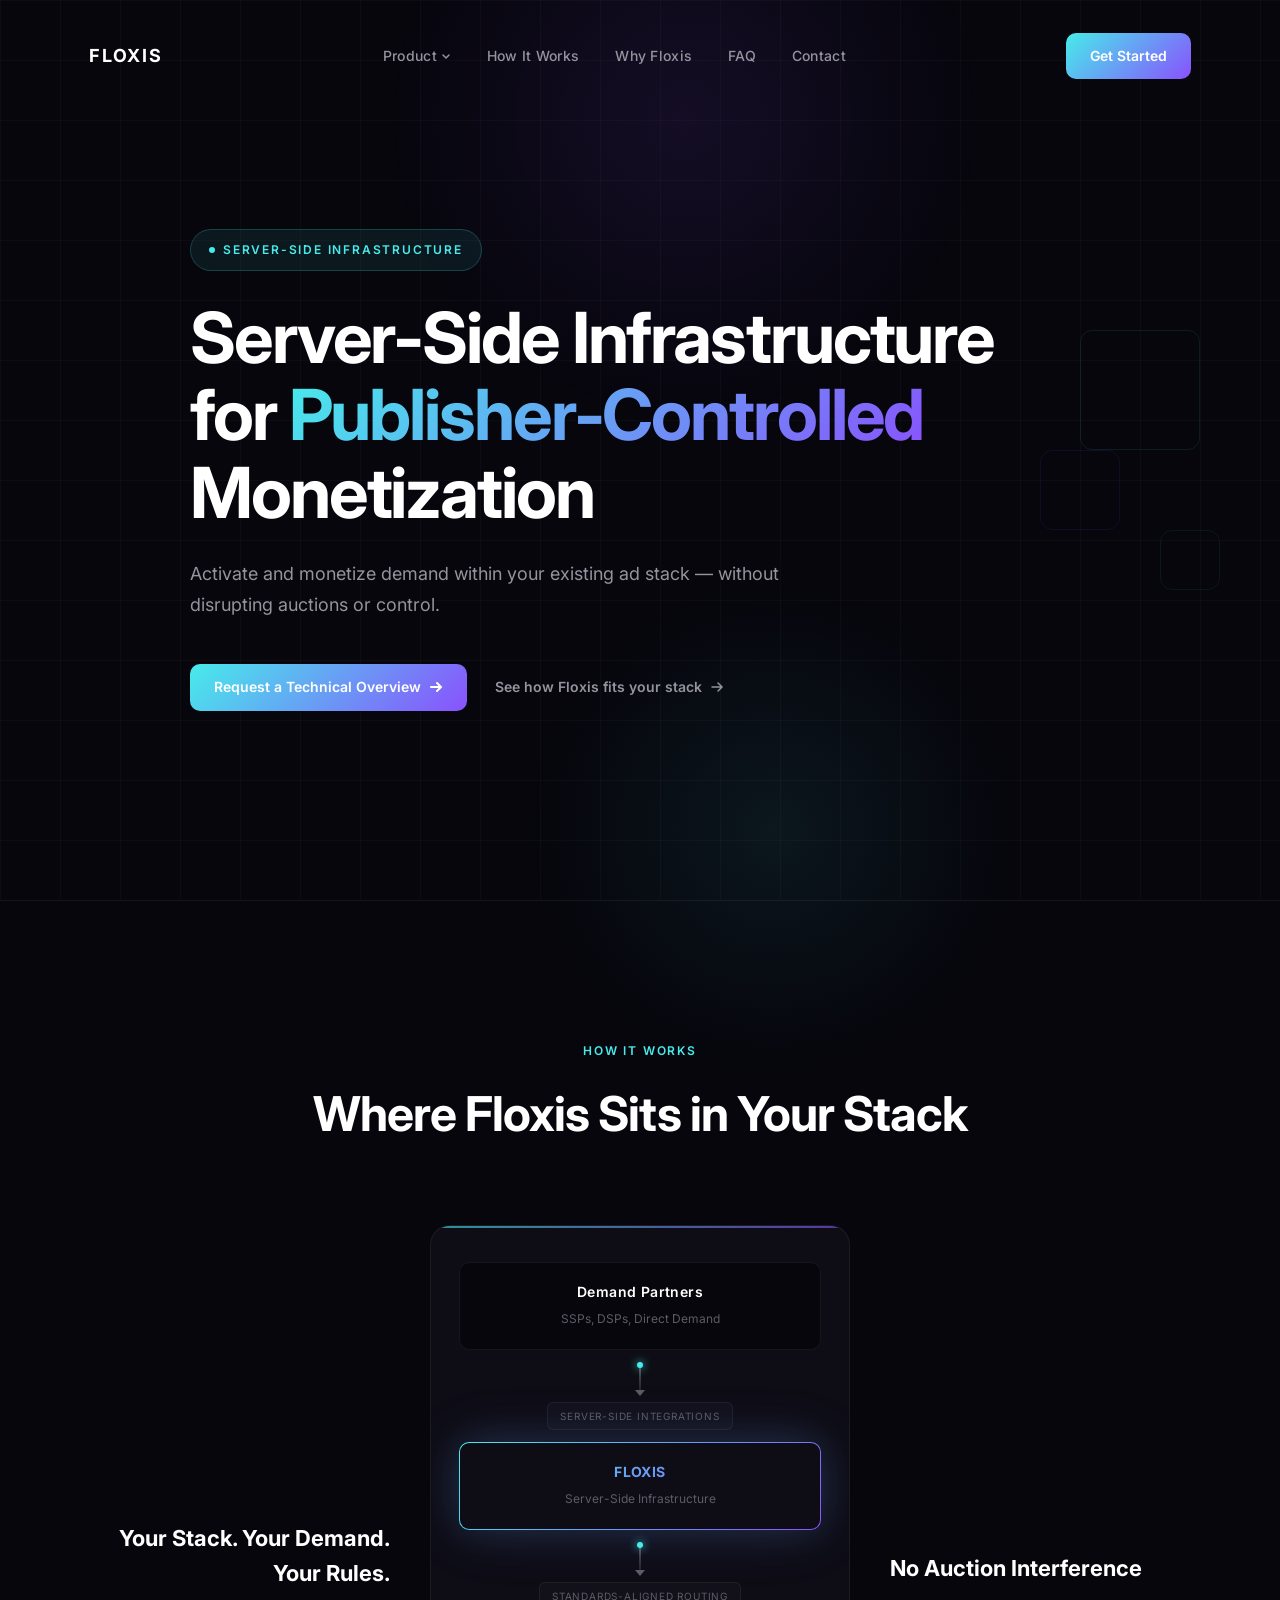
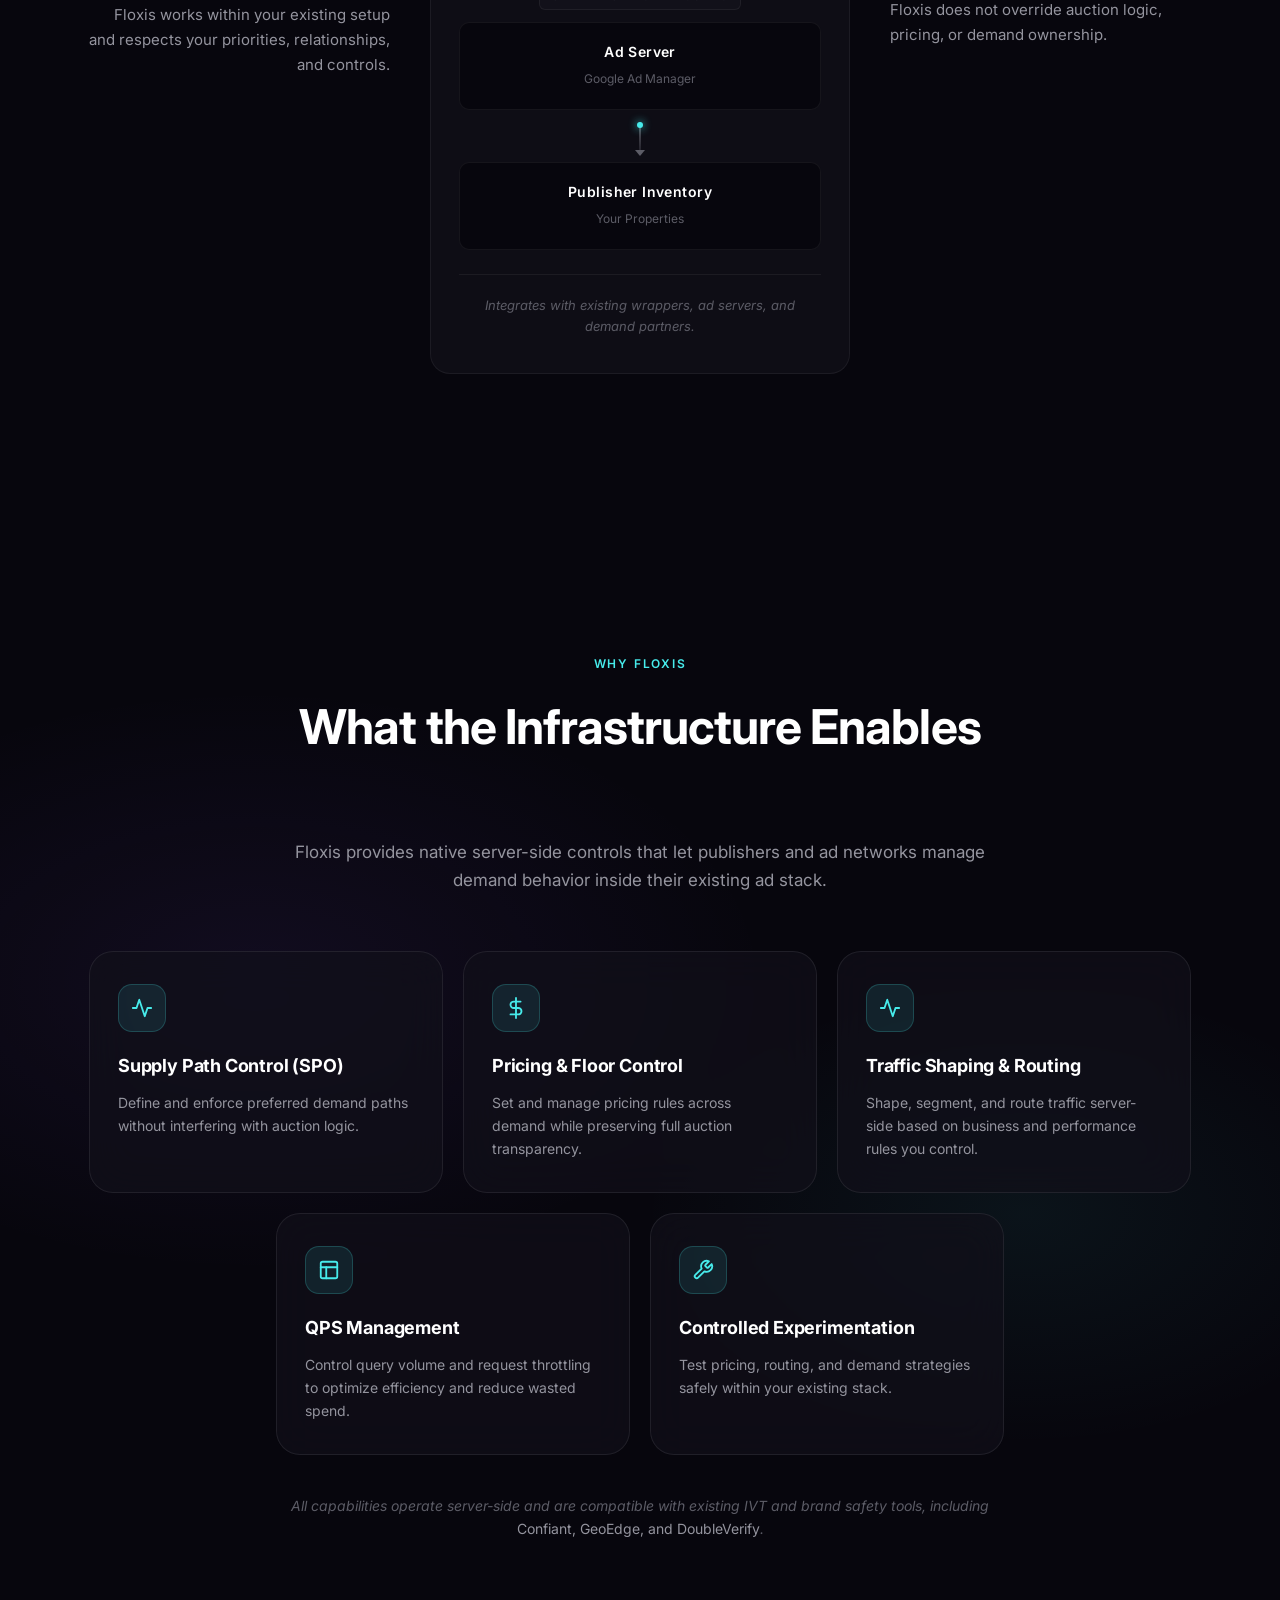
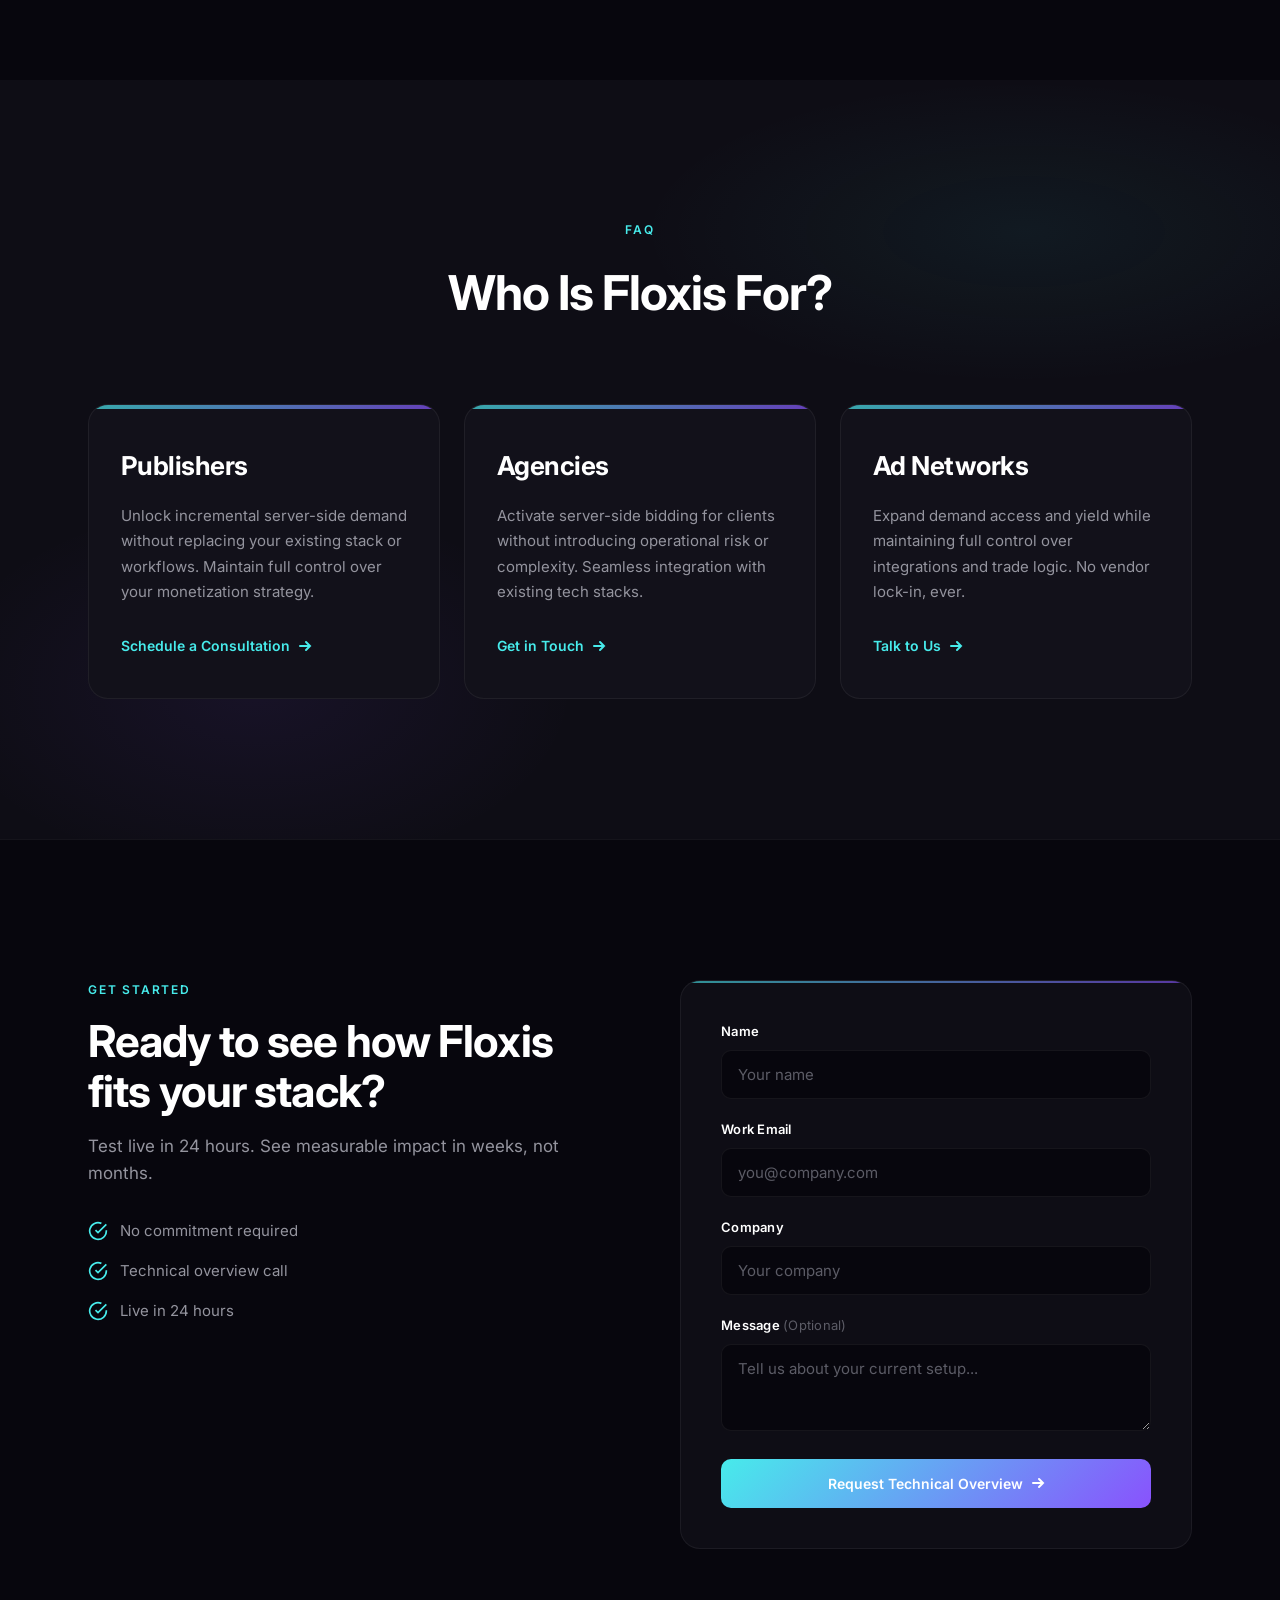
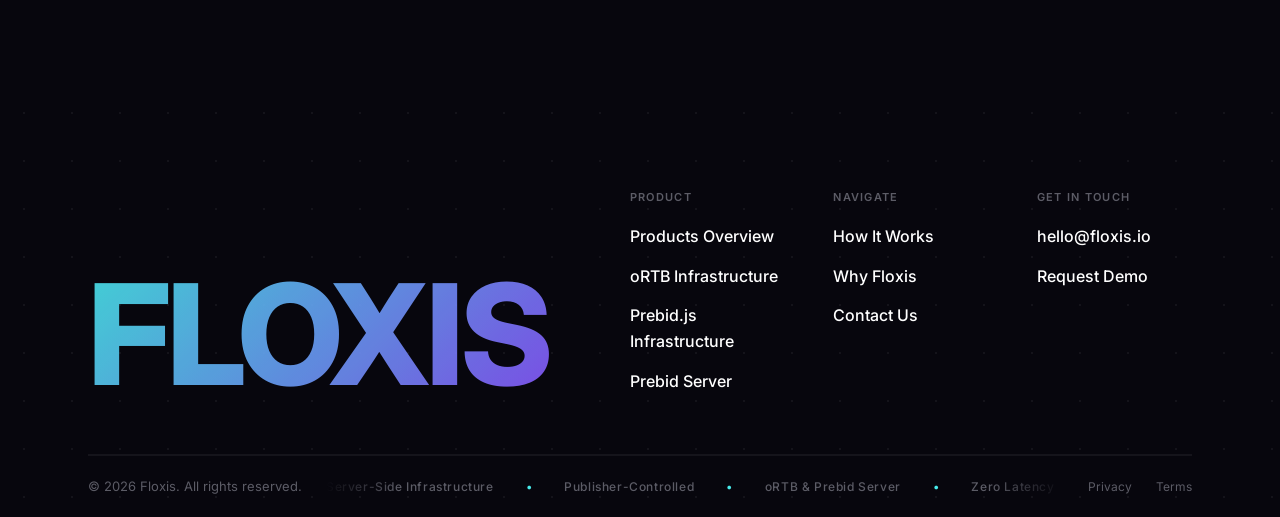
==== index.html @ 2d98938e "Add Product pages with dropdown nav and infrastructure detail pages Create products overview page an" ====
<!DOCTYPE html>
<html lang="en" data-theme="dark">
<head>
    <meta charset="UTF-8">
    <meta name="viewport" content="width=device-width, initial-scale=1.0">
    <title>Floxis — Server-Side Infrastructure for Publisher-Controlled Monetization</title>
    <link rel="preconnect" href="https://fonts.googleapis.com">
    <link rel="preconnect" href="https://fonts.gstatic.com" crossorigin>
    <link href="https://fonts.googleapis.com/css2?family=Inter:wght@400;500;600;700;800&display=swap" rel="stylesheet">
    <style>
        *, *::before, *::after {
            margin: 0;
            padding: 0;
            box-sizing: border-box;
        }

        :root {
            /* Brand Colors from Floxis Brand Guide */
            --cyan: #47EBEB;
            --cyan-light: #87FFFF;
            --cyan-dark: #00B8B9;
            --purple: #8952FD;
            --purple-light: #9F75F9;
            --purple-dark: #632CDA;

            /* Gradient */
            --gradient: linear-gradient(135deg, #47EBEB 0%, #8952FD 100%);
            --glow-cyan: rgba(71, 235, 235, 0.15);
            --glow-purple: rgba(137, 82, 253, 0.15);
        }

        /* Dark Theme (Default) */
        [data-theme="dark"] {
            --bg: #07060D;
            --bg-elevated: #0E0D15;
            --bg-card: #12111A;
            --text-primary: #FFFFFF;
            --text-secondary: #94949E;
            --text-dim: #5C5C66;
            --border: rgba(255, 255, 255, 0.06);
            --border-light: rgba(255, 255, 255, 0.12);
            --nav-bg: rgba(7, 6, 13, 0.92);
            --card-bg: #12111A;
            --input-bg: #07060D;
        }

        /* Light Theme (kept for future use - toggle removed, always dark) */
        [data-theme="light"] {
            --bg: #FFFFFF;
            --bg-elevated: #F8F7F4;
            --bg-card: #FFFFFF;
            --text-primary: #1A1A1A;
            --text-secondary: #666666;
            --text-dim: #999999;
            --border: rgba(0, 0, 0, 0.08);
            --border-light: rgba(0, 0, 0, 0.12);
            --nav-bg: rgba(255, 255, 255, 0.92);
            --card-bg: #FFFFFF;
            --input-bg: #F5F5F5;
            --glow-cyan: rgba(71, 235, 235, 0.25);
            --glow-purple: rgba(137, 82, 253, 0.2);
            --accent: #8952FD;
            --accent-light: #9F75F9;
            --gradient-text: linear-gradient(135deg, #632CDA 0%, #47EBEB 100%);
        }

        [data-theme="dark"] {
            --accent: #47EBEB;
            --accent-light: #87FFFF;
            --gradient-text: linear-gradient(135deg, #47EBEB 0%, #8952FD 100%);
        }

        html {
            scroll-behavior: smooth;
        }

        body {
            font-family: 'Inter', -apple-system, BlinkMacSystemFont, sans-serif;
            background: var(--bg);
            color: var(--text-primary);
            line-height: 1.6;
            -webkit-font-smoothing: antialiased;
            -moz-osx-font-smoothing: grayscale;
            overflow-x: hidden;
            transition: background 0.5s ease, color 0.5s ease;
        }

        ::selection {
            background: var(--accent);
            color: var(--bg);
        }

        /* Background Effects - Subtle grid for "axis" concept */
        .bg-grid {
            position: fixed;
            inset: 0;
            background-image:
                linear-gradient(var(--border) 1px, transparent 1px),
                linear-gradient(90deg, var(--border) 1px, transparent 1px);
            background-size: 60px 60px;
            pointer-events: none;
            z-index: 0;
            opacity: 0.5;
            transition: opacity 0.5s ease;
        }

        [data-theme="light"] .bg-grid {
            opacity: 0.3;
        }

        .bg-glow {
            position: fixed;
            top: -20%;
            left: 30%;
            width: 600px;
            height: 600px;
            background: radial-gradient(ellipse at center, var(--glow-purple) 0%, transparent 70%);
            pointer-events: none;
            z-index: 0;
            opacity: 0.7;
            transition: opacity 0.5s ease;
        }

        .bg-glow-cyan {
            position: fixed;
            bottom: -20%;
            right: 20%;
            width: 500px;
            height: 500px;
            background: radial-gradient(ellipse at center, var(--glow-cyan) 0%, transparent 70%);
            pointer-events: none;
            z-index: 0;
            opacity: 0.5;
            transition: opacity 0.5s ease;
        }

        [data-theme="light"] .bg-glow,
        [data-theme="light"] .bg-glow-cyan {
            opacity: 0.4;
        }

        .container {
            max-width: 1200px;
            margin: 0 auto;
            padding: 0 48px;
            position: relative;
            z-index: 1;
        }

        @media (max-width: 768px) {
            .container {
                padding: 0 24px;
            }
        }

        /* Navigation */
        nav {
            position: fixed;
            top: 0;
            left: 0;
            right: 0;
            z-index: 100;
            padding: 20px 0;
            transition: all 0.6s ease;
        }

        nav.scrolled {
            padding: 16px 0;
        }

        .nav-wrapper {
            max-width: 100%;
            margin: 0 auto;
            background: transparent;
            backdrop-filter: none;
            -webkit-backdrop-filter: none;
            border: 1px solid transparent;
            border-radius: 0;
            padding: 12px 0;
            transition: all 0.6s ease;
        }

        nav.scrolled .nav-wrapper {
            max-width: 1000px;
            background: var(--nav-bg);
            backdrop-filter: blur(16px);
            -webkit-backdrop-filter: blur(16px);
            border: 1px solid var(--border);
            border-radius: 12px;
            padding: 10px 24px;
        }

        /* Theme Toggle */
        .theme-toggle {
            width: 44px;
            height: 44px;
            border-radius: 10px;
            border: 1px solid var(--border);
            background: transparent;
            cursor: pointer;
            display: flex;
            align-items: center;
            justify-content: center;
            transition: all 0.3s ease;
            color: var(--text-secondary);
        }

        .theme-toggle:hover {
            border-color: var(--border-light);
            color: var(--text-primary);
            background: var(--bg-elevated);
        }

        .theme-toggle svg {
            width: 20px;
            height: 20px;
            transition: transform 0.3s ease;
        }

        .theme-toggle:hover svg {
            transform: rotate(15deg);
        }

        .theme-toggle .sun-icon {
            display: none;
        }

        .theme-toggle .moon-icon {
            display: block;
        }

        [data-theme="light"] .theme-toggle .sun-icon {
            display: block;
        }

        [data-theme="light"] .theme-toggle .moon-icon {
            display: none;
        }

        .nav-actions {
            display: flex;
            align-items: center;
            gap: 12px;
        }

        .nav-inner {
            display: flex;
            align-items: center;
            justify-content: space-between;
        }

        .nav-cta {
            transition: all 0.6s ease;
        }

        nav.scrolled .nav-cta {
            padding: 10px 18px;
            border-radius: 8px;
            font-size: 13px;
        }

        .logo {
            font-family: 'Inter', sans-serif;
            font-size: 18px;
            font-weight: 700;
            letter-spacing: 0.1em;
            color: var(--text-primary);
            text-decoration: none;
            transition: all 0.6s ease;
        }

        .logo:hover {
            color: var(--accent);
        }

        .nav-links {
            display: flex;
            align-items: center;
            gap: 36px;
            list-style: none;
            transition: gap 0.6s ease;
        }

        nav.scrolled .nav-links {
            gap: 28px;
        }

        .nav-links li {
            position: relative;
        }

        .nav-links a {
            font-size: 14px;
            font-weight: 500;
            color: var(--text-secondary);
            text-decoration: none;
            padding: 8px 0;
            display: inline-block;
            position: relative;
            transition: all 0.3s ease;
            letter-spacing: 0.02em;
        }

        nav.scrolled .nav-links a {
            color: var(--text-primary);
            font-weight: 500;
        }

        .nav-links a::after {
            content: '';
            position: absolute;
            bottom: 0;
            left: 0;
            right: 0;
            height: 2px;
            background: var(--gradient);
            transform: scaleX(0);
            transform-origin: right;
            transition: transform 0.4s cubic-bezier(0.19, 1, 0.22, 1);
        }

        .nav-links a:hover {
            color: var(--text-primary);
        }

        .nav-links a:hover::after {
            transform: scaleX(1);
            transform-origin: left;
        }

        /* Nav Dropdown */
        .nav-dropdown {
            position: relative;
        }

        .nav-dropdown > a {
            display: inline-flex;
            align-items: center;
            gap: 4px;
        }

        .nav-dropdown > a .dropdown-arrow {
            width: 10px;
            height: 10px;
            transition: transform 0.3s ease;
        }

        .nav-dropdown:hover > a .dropdown-arrow {
            transform: rotate(180deg);
        }

        .nav-dropdown-menu {
            position: absolute;
            top: calc(100% + 8px);
            left: 50%;
            transform: translateX(-50%);
            min-width: 240px;
            background: var(--bg-elevated);
            border: 1px solid var(--border);
            border-radius: 12px;
            padding: 8px;
            opacity: 0;
            visibility: hidden;
            transition: opacity 0.2s ease, visibility 0.2s ease, transform 0.2s ease;
            transform: translateX(-50%) translateY(4px);
            z-index: 200;
            backdrop-filter: blur(16px);
            -webkit-backdrop-filter: blur(16px);
        }

        [data-theme="light"] .nav-dropdown-menu {
            background: rgba(255, 255, 255, 0.95);
            box-shadow: 0 8px 32px rgba(0, 0, 0, 0.1);
        }

        .nav-dropdown:hover .nav-dropdown-menu {
            opacity: 1;
            visibility: visible;
            transform: translateX(-50%) translateY(0);
        }

        .nav-dropdown-menu a {
            display: block;
            padding: 10px 14px;
            font-size: 13px;
            font-weight: 500;
            color: var(--text-secondary);
            text-decoration: none;
            border-radius: 8px;
            transition: all 0.2s ease;
            white-space: nowrap;
        }

        .nav-dropdown-menu a::after {
            display: none;
        }

        .nav-dropdown-menu a:hover {
            color: var(--text-primary);
            background: rgba(71, 235, 235, 0.08);
        }

        [data-theme="light"] .nav-dropdown-menu a:hover {
            background: rgba(137, 82, 253, 0.08);
        }

        .btn {
            display: inline-flex;
            align-items: center;
            gap: 8px;
            font-family: 'Inter', sans-serif;
            font-size: 14px;
            font-weight: 600;
            text-decoration: none;
            transition: all 0.3s cubic-bezier(0.19, 1, 0.22, 1);
            cursor: pointer;
            border: none;
        }

        .btn-primary {
            background: var(--gradient);
            color: #FFFFFF;
            padding: 12px 24px;
            border-radius: 10px;
            position: relative;
            overflow: hidden;
            transition: all 0.4s cubic-bezier(0.19, 1, 0.22, 1);
        }

        [data-theme="light"] .btn-primary {
            background: linear-gradient(135deg, #8952FD 0%, #47EBEB 100%);
        }

        .btn-primary span {
            position: relative;
            z-index: 1;
            display: flex;
            align-items: center;
            gap: 8px;
        }

        .btn-primary:hover {
            transform: translateY(-2px);
            box-shadow: 0 8px 32px var(--glow-cyan), 0 4px 16px var(--glow-purple);
        }

        [data-theme="light"] .btn-primary:hover {
            background: linear-gradient(135deg, #632CDA 0%, #00B8B9 100%);
            box-shadow: 0 8px 32px var(--glow-purple), 0 4px 16px var(--glow-cyan);
        }

        .btn-ghost {
            color: var(--text-secondary);
            padding: 12px 0;
            position: relative;
        }

        .btn-ghost::after {
            content: '';
            position: absolute;
            bottom: 8px;
            left: 0;
            width: 0;
            height: 1px;
            background: var(--accent);
            transition: width 0.3s ease;
        }

        .btn-ghost:hover {
            color: var(--accent);
        }

        .btn-ghost:hover::after {
            width: 100%;
        }

        .btn-ghost svg {
            transition: transform 0.3s ease;
        }

        .btn-ghost:hover svg {
            transform: translateX(4px);
        }

        /* Hero */
        .hero {
            min-height: 100vh;
            display: flex;
            align-items: center;
            padding: 140px 0 100px;
            position: relative;
        }

        .hero-content {
            max-width: 900px;
        }

        .hero-label {
            display: inline-flex;
            align-items: center;
            gap: 8px;
            font-size: 12px;
            font-weight: 600;
            letter-spacing: 0.15em;
            text-transform: uppercase;
            color: var(--accent);
            margin-bottom: 28px;
            padding: 10px 18px;
            background: rgba(71, 235, 235, 0.08);
            border: 1px solid rgba(71, 235, 235, 0.2);
            border-radius: 100px;
            opacity: 0;
            animation: fadeUp 0.7s cubic-bezier(0.19, 1, 0.22, 1) forwards;
            transition: all 0.4s cubic-bezier(0.19, 1, 0.22, 1);
            cursor: default;
        }

        .hero-label:hover {
            background: rgba(71, 235, 235, 0.15);
            border-color: rgba(71, 235, 235, 0.4);
            transform: translateY(-2px);
            box-shadow: 0 8px 24px rgba(71, 235, 235, 0.2);
        }

        [data-theme="light"] .hero-label {
            background: rgba(137, 82, 253, 0.08);
            border-color: rgba(137, 82, 253, 0.2);
        }

        [data-theme="light"] .hero-label:hover {
            background: rgba(137, 82, 253, 0.15);
            border-color: rgba(137, 82, 253, 0.4);
            box-shadow: 0 8px 24px rgba(137, 82, 253, 0.2);
        }

        .hero-label::before {
            content: '';
            width: 6px;
            height: 6px;
            background: var(--accent);
            border-radius: 50%;
            animation: pulse 2s ease-in-out infinite;
        }

        @keyframes pulse {
            0%, 100% { opacity: 1; transform: scale(1); }
            50% { opacity: 0.5; transform: scale(1.2); }
        }

        .hero h1 {
            font-family: 'Inter', sans-serif;
            font-size: clamp(42px, 5.5vw, 72px);
            font-weight: 700;
            line-height: 1.1;
            letter-spacing: -0.03em;
            color: var(--text-primary);
            margin-bottom: 28px;
            opacity: 0;
            animation: fadeUp 0.7s cubic-bezier(0.19, 1, 0.22, 1) 0.1s forwards;
        }

        .hero h1 em {
            font-style: normal;
            background: var(--gradient-text);
            -webkit-background-clip: text;
            -webkit-text-fill-color: transparent;
            background-clip: text;
        }

        .hero-sub {
            font-size: 18px;
            line-height: 1.7;
            color: var(--text-secondary);
            max-width: 600px;
            margin-bottom: 44px;
            opacity: 0;
            animation: fadeUp 0.7s cubic-bezier(0.19, 1, 0.22, 1) 0.2s forwards;
        }

        .hero-ctas {
            display: flex;
            align-items: center;
            gap: 28px;
            flex-wrap: wrap;
            opacity: 0;
            animation: fadeUp 0.7s cubic-bezier(0.19, 1, 0.22, 1) 0.3s forwards;
        }

        @keyframes fadeUp {
            from {
                opacity: 0;
                transform: translateY(24px);
            }
            to {
                opacity: 1;
                transform: translateY(0);
            }
        }

        /* Floating elements */
        .hero-visual {
            position: absolute;
            right: 0;
            top: 50%;
            transform: translateY(-50%);
            width: 400px;
            height: 400px;
            pointer-events: none;
            opacity: 0.5;
        }

        .floating-shape {
            position: absolute;
            border: 1px solid var(--border);
            border-radius: 12px;
            animation: float 6s ease-in-out infinite;
        }

        .floating-shape:nth-child(1) {
            width: 120px;
            height: 120px;
            top: 20%;
            right: 20%;
            animation-delay: 0s;
            border-color: rgba(71, 235, 235, 0.2);
        }

        .floating-shape:nth-child(2) {
            width: 80px;
            height: 80px;
            top: 50%;
            right: 40%;
            animation-delay: -2s;
            border-color: rgba(137, 82, 253, 0.2);
        }

        .floating-shape:nth-child(3) {
            width: 60px;
            height: 60px;
            top: 70%;
            right: 15%;
            animation-delay: -4s;
            border-color: rgba(71, 235, 235, 0.15);
        }

        @keyframes float {
            0%, 100% { transform: translateY(0) rotate(0deg); }
            50% { transform: translateY(-20px) rotate(5deg); }
        }

        /* Stack Section */
        .stack-section {
            padding: 140px 0;
            border-top: 1px solid var(--border);
            position: relative;
            transition: border-color 0.5s ease;
        }

        .section-header {
            text-align: center;
            margin-bottom: 72px;
        }

        .section-label {
            font-size: 12px;
            font-weight: 600;
            letter-spacing: 0.15em;
            text-transform: uppercase;
            color: var(--accent);
            margin-bottom: 16px;
            transition: color 0.5s ease;
        }

        .section-title {
            font-family: 'Inter', sans-serif;
            font-size: clamp(32px, 4vw, 48px);
            font-weight: 700;
            color: var(--text-primary);
            letter-spacing: -0.02em;
        }

        .stack-layout {
            display: grid;
            grid-template-columns: 1fr 420px 1fr;
            gap: 40px;
            align-items: center;
        }

        @media (max-width: 1024px) {
            .stack-layout {
                grid-template-columns: 1fr;
                gap: 24px;
            }
        }

        .stack-callout {
            padding: 28px 0;
        }

        .stack-callout.left {
            text-align: right;
        }

        @media (max-width: 1024px) {
            .stack-callout,
            .stack-callout.left {
                text-align: center;
                background: var(--bg-card);
                padding: 28px;
                border-radius: 16px;
                border: 1px solid var(--border);
            }
        }

        .stack-callout h4 {
            font-family: 'Inter', sans-serif;
            font-size: 22px;
            font-weight: 700;
            color: var(--text-primary);
            margin-bottom: 12px;
        }

        .stack-callout p {
            font-size: 15px;
            color: var(--text-secondary);
            line-height: 1.65;
        }

        /* Stack Diagram */
        .stack-diagram {
            background: var(--bg-elevated);
            border: 1px solid var(--border);
            border-radius: 20px;
            padding: 36px 28px;
            position: relative;
            overflow: hidden;
        }

        .stack-diagram::before {
            content: '';
            position: absolute;
            top: 0;
            left: 0;
            right: 0;
            height: 2px;
            background: var(--gradient);
            opacity: 0.6;
        }

        .stack-layer {
            text-align: center;
            padding: 18px 20px;
            border-radius: 10px;
            border: 1px solid var(--border);
            background: var(--bg);
            transition: all 0.4s cubic-bezier(0.19, 1, 0.22, 1);
            position: relative;
            opacity: 0;
            transform: translateY(20px);
        }

        .stack-diagram.animated .stack-layer {
            animation: stackReveal 0.6s ease forwards;
        }

        .stack-diagram.animated .stack-layer:nth-child(1) { animation-delay: 0.1s; }
        .stack-diagram.animated .stack-connector:nth-child(2) { animation-delay: 0.2s; }
        .stack-diagram.animated .stack-layer:nth-child(3) { animation-delay: 0.3s; }
        .stack-diagram.animated .stack-connector:nth-child(4) { animation-delay: 0.4s; }
        .stack-diagram.animated .stack-layer:nth-child(5) { animation-delay: 0.5s; }
        .stack-diagram.animated .stack-connector:nth-child(6) { animation-delay: 0.6s; }
        .stack-diagram.animated .stack-layer:nth-child(7) { animation-delay: 0.7s; }
        .stack-diagram.animated .stack-footer { animation-delay: 0.8s; }

        .stack-connector {
            opacity: 0;
            transform: translateY(10px);
        }

        .stack-diagram.animated .stack-connector {
            animation: stackReveal 0.5s ease forwards;
        }

        .stack-footer {
            opacity: 0;
        }

        .stack-diagram.animated .stack-footer {
            animation: stackReveal 0.5s ease forwards;
        }

        @keyframes stackReveal {
            to {
                opacity: 1;
                transform: translateY(0);
            }
        }

        .stack-layer:hover {
            border-color: var(--border-light);
            transform: scale(1.02);
        }

        .stack-layer.floxis {
            border: 1.5px solid transparent;
            background: linear-gradient(var(--bg-elevated), var(--bg-elevated)) padding-box,
                        var(--gradient) border-box;
            box-shadow: 0 0 40px var(--glow-cyan), 0 0 60px var(--glow-purple);
        }

        .stack-diagram.animated .stack-layer.floxis {
            animation: stackReveal 0.6s ease forwards, floxisPulse 3s ease-in-out 1s infinite;
        }

        .stack-layer.floxis:hover {
            box-shadow: 0 0 60px var(--glow-cyan), 0 0 100px var(--glow-purple);
        }

        @keyframes floxisPulse {
            0%, 100% {
                box-shadow: 0 0 30px var(--glow-cyan), 0 0 50px var(--glow-purple);
            }
            50% {
                box-shadow: 0 0 50px var(--glow-cyan), 0 0 80px var(--glow-purple);
            }
        }

        .stack-layer h5 {
            font-family: 'Inter', sans-serif;
            font-size: 14px;
            font-weight: 600;
            color: var(--text-primary);
            margin-bottom: 2px;
            letter-spacing: 0.03em;
        }

        .stack-layer.floxis h5 {
            background: var(--gradient);
            -webkit-background-clip: text;
            -webkit-text-fill-color: transparent;
            background-clip: text;
            font-weight: 700;
        }

        .stack-layer span {
            font-size: 12px;
            color: var(--text-dim);
        }

        .stack-connector {
            display: flex;
            flex-direction: column;
            align-items: center;
            padding: 12px 0;
            position: relative;
        }

        .stack-connector-line {
            width: 2px;
            height: 28px;
            background: linear-gradient(to bottom, var(--text-dim), rgba(92, 92, 102, 0.3));
            position: relative;
            overflow: visible;
        }

        .stack-connector-line::before {
            content: '';
            position: absolute;
            top: 0;
            left: 50%;
            transform: translateX(-50%);
            width: 6px;
            height: 6px;
            background: var(--accent);
            border-radius: 50%;
            animation: flowDown 2s ease-in-out infinite;
            box-shadow: 0 0 8px var(--accent);
            transition: background 0.5s ease, box-shadow 0.5s ease;
        }

        .stack-connector:nth-child(2) .stack-connector-line::before {
            animation-delay: 0s;
        }

        .stack-connector:nth-child(4) .stack-connector-line::before {
            animation-delay: 0.5s;
        }

        .stack-connector:nth-child(6) .stack-connector-line::before {
            animation-delay: 1s;
        }

        @keyframes flowDown {
            0% {
                top: -4px;
                opacity: 0;
            }
            20% {
                opacity: 1;
            }
            80% {
                opacity: 1;
            }
            100% {
                top: calc(100% - 4px);
                opacity: 0;
            }
        }

        .stack-connector-line::after {
            content: '';
            position: absolute;
            bottom: -6px;
            left: 50%;
            transform: translateX(-50%);
            width: 0;
            height: 0;
            border-left: 5px solid transparent;
            border-right: 5px solid transparent;
            border-top: 6px solid var(--text-dim);
        }

        .stack-connector-label {
            font-size: 10px;
            letter-spacing: 0.08em;
            text-transform: uppercase;
            color: var(--text-dim);
            margin-top: 12px;
            background: var(--bg-card);
            padding: 5px 12px;
            border-radius: 6px;
            border: 1px solid var(--border);
        }

        .stack-footer {
            text-align: center;
            margin-top: 24px;
            padding-top: 20px;
            border-top: 1px solid var(--border);
        }

        .stack-footer p {
            font-size: 13px;
            color: var(--text-dim);
            font-style: italic;
        }

        /* Capabilities Section */
        .capabilities-section {
            padding: 140px 0;
            background: var(--bg);
            position: relative;
            overflow: hidden;
            transition: background 0.5s ease;
        }

        .capabilities-section::before {
            content: '';
            position: absolute;
            inset: 0;
            background:
                radial-gradient(ellipse 80% 50% at 20% 40%, rgba(137, 82, 253, 0.08) 0%, transparent 50%),
                radial-gradient(ellipse 60% 40% at 80% 60%, rgba(71, 235, 235, 0.06) 0%, transparent 50%);
            pointer-events: none;
        }

        [data-theme="light"] .capabilities-section::before {
            background:
                radial-gradient(ellipse 80% 50% at 20% 40%, rgba(137, 82, 253, 0.12) 0%, transparent 50%),
                radial-gradient(ellipse 60% 40% at 80% 60%, rgba(71, 235, 235, 0.1) 0%, transparent 50%);
        }

        .capabilities-intro {
            max-width: 700px;
            margin: 0 auto 56px;
            text-align: center;
        }

        .capabilities-intro p {
            font-size: 17px;
            color: var(--text-secondary);
            line-height: 1.7;
        }

        .capabilities-grid {
            display: flex;
            flex-wrap: wrap;
            justify-content: center;
            gap: 20px;
            position: relative;
            z-index: 1;
        }

        .capability-card {
            flex: 0 1 calc(33.333% - 14px);
            max-width: calc(33.333% - 14px);
        }

        @media (max-width: 1024px) {
            .capability-card {
                flex: 0 1 calc(50% - 10px);
                max-width: calc(50% - 10px);
            }
        }

        @media (max-width: 640px) {
            .capability-card {
                flex: 0 1 100%;
                max-width: 100%;
            }
        }

        .capability-card {
            position: relative;
            padding: 32px 28px;
            background: rgba(18, 17, 26, 0.7);
            border: 1px solid rgba(255, 255, 255, 0.08);
            border-radius: 24px;
            backdrop-filter: blur(20px);
            -webkit-backdrop-filter: blur(20px);
            overflow: hidden;
            transition: all 0.4s cubic-bezier(0.19, 1, 0.22, 1);
            display: flex;
            flex-direction: column;
            min-height: 200px;
            box-sizing: border-box;
        }

        [data-theme="light"] .capability-card {
            background: rgba(255, 255, 255, 0.85);
            border: 1px solid rgba(0, 0, 0, 0.08);
            box-shadow: 0 4px 24px rgba(0, 0, 0, 0.06);
        }

        .capability-card:hover {
            transform: translateY(-4px);
            border-color: rgba(71, 235, 235, 0.3);
            box-shadow: 0 16px 48px rgba(71, 235, 235, 0.12), 0 8px 24px rgba(137, 82, 253, 0.08);
        }

        [data-theme="light"] .capability-card:hover {
            border-color: rgba(137, 82, 253, 0.25);
            box-shadow: 0 16px 48px rgba(137, 82, 253, 0.1);
        }

        .capability-card-header {
            display: flex;
            justify-content: space-between;
            align-items: flex-start;
            margin-bottom: 20px;
        }

        .capability-icon {
            width: 48px;
            height: 48px;
            border-radius: 14px;
            background: rgba(71, 235, 235, 0.1);
            border: 1px solid rgba(71, 235, 235, 0.2);
            display: flex;
            align-items: center;
            justify-content: center;
            color: var(--cyan);
            transition: all 0.3s ease;
        }

        [data-theme="light"] .capability-icon {
            background: rgba(137, 82, 253, 0.08);
            border-color: rgba(137, 82, 253, 0.2);
            color: var(--purple);
        }

        .capability-card:hover .capability-icon {
            background: rgba(71, 235, 235, 0.15);
            border-color: rgba(71, 235, 235, 0.35);
            transform: scale(1.05);
        }

        [data-theme="light"] .capability-card:hover .capability-icon {
            background: rgba(137, 82, 253, 0.12);
            border-color: rgba(137, 82, 253, 0.35);
        }

        .capability-icon svg {
            width: 22px;
            height: 22px;
        }

        .capability-content {
            flex: 1;
            display: flex;
            flex-direction: column;
        }

        .capability-card h4 {
            font-family: 'Inter', sans-serif;
            font-size: 18px;
            font-weight: 700;
            color: var(--text-primary);
            margin-bottom: 10px;
            letter-spacing: -0.01em;
        }

        .capability-card p {
            font-size: 14px;
            color: var(--text-secondary);
            line-height: 1.65;
            flex: 1;
        }

        .capabilities-footer {
            margin-top: 40px;
            text-align: center;
        }

        .capabilities-footer p {
            font-size: 14px;
            color: var(--text-dim);
            font-style: italic;
            max-width: 700px;
            margin: 0 auto;
        }

        .capabilities-footer span {
            color: var(--text-secondary);
            font-style: normal;
        }

        /* CTA Section */
        .cta-section {
            padding: 140px 0;
            border-top: 1px solid var(--border);
            position: relative;
            transition: border-color 0.5s ease;
        }

        .cta-content-wrapper {
            display: grid;
            grid-template-columns: 1fr 1fr;
            gap: 80px;
            align-items: start;
        }

        @media (max-width: 900px) {
            .cta-content-wrapper {
                grid-template-columns: 1fr;
                gap: 48px;
            }
        }

        .cta-text h3 {
            font-family: 'Inter', sans-serif;
            font-size: clamp(32px, 4vw, 44px);
            font-weight: 700;
            color: var(--text-primary);
            margin-bottom: 16px;
            letter-spacing: -0.02em;
            line-height: 1.15;
        }

        .cta-description {
            font-size: 17px;
            color: var(--text-secondary);
            margin-bottom: 32px;
            line-height: 1.6;
        }

        .cta-features {
            display: flex;
            flex-direction: column;
            gap: 16px;
        }

        .cta-feature {
            display: flex;
            align-items: center;
            gap: 12px;
            font-size: 15px;
            color: var(--text-secondary);
        }

        .cta-feature svg {
            flex-shrink: 0;
            color: var(--accent);
            transition: color 0.5s ease;
        }

        /* Contact Form */
        .contact-form-wrapper {
            background: var(--bg-elevated);
            border: 1px solid var(--border);
            border-radius: 20px;
            padding: 40px;
            position: relative;
            overflow: hidden;
            transition: background 0.5s ease, border-color 0.5s ease;
        }

        [data-theme="light"] .contact-form-wrapper {
            box-shadow: 0 4px 24px rgba(0, 0, 0, 0.08);
        }

        .contact-form-wrapper::before {
            content: '';
            position: absolute;
            top: 0;
            left: 0;
            right: 0;
            height: 2px;
            background: var(--gradient);
            opacity: 0.6;
        }

        .contact-form {
            display: flex;
            flex-direction: column;
            gap: 20px;
        }

        .form-group {
            display: flex;
            flex-direction: column;
            gap: 8px;
        }

        .form-group label {
            font-size: 13px;
            font-weight: 600;
            color: var(--text-primary);
            letter-spacing: 0.02em;
        }

        .form-group label .optional {
            font-weight: 400;
            color: var(--text-dim);
        }

        .form-group input,
        .form-group textarea {
            background: var(--input-bg);
            border: 1px solid var(--border);
            border-radius: 10px;
            padding: 14px 16px;
            font-family: 'Inter', sans-serif;
            font-size: 15px;
            color: var(--text-primary);
            transition: all 0.3s ease;
            outline: none;
        }

        .form-group input::placeholder,
        .form-group textarea::placeholder {
            color: var(--text-dim);
        }

        .form-group input:focus,
        .form-group textarea:focus {
            border-color: var(--accent);
            box-shadow: 0 0 0 3px var(--glow-purple);
        }

        .form-group textarea {
            resize: vertical;
            min-height: 80px;
        }

        .btn-submit {
            width: 100%;
            justify-content: center;
            margin-top: 8px;
            padding: 16px 24px;
        }

        /* Who It's For Section */
        .audience-section {
            padding: 140px 0;
            background: var(--bg-elevated);
            position: relative;
            overflow: hidden;
            transition: background 0.5s ease;
        }

        [data-theme="light"] .audience-section {
            background: #F8F7F4;
        }

        .audience-section::before {
            content: '';
            position: absolute;
            inset: 0;
            background:
                radial-gradient(ellipse 60% 40% at 80% 20%, rgba(71, 235, 235, 0.06) 0%, transparent 50%),
                radial-gradient(ellipse 50% 50% at 20% 80%, rgba(137, 82, 253, 0.08) 0%, transparent 50%);
            pointer-events: none;
        }

        .audience-grid {
            display: grid;
            grid-template-columns: repeat(3, 1fr);
            gap: 24px;
            position: relative;
            z-index: 1;
        }

        @media (max-width: 900px) {
            .audience-grid {
                grid-template-columns: 1fr;
                gap: 20px;
            }
        }

        .audience-card {
            background: var(--bg-card);
            border: 1px solid var(--border);
            border-radius: 20px;
            padding: 40px 32px;
            position: relative;
            overflow: hidden;
            transition: all 0.5s cubic-bezier(0.19, 1, 0.22, 1);
        }

        [data-theme="light"] .audience-card {
            background: #FFFFFF;
            border-color: rgba(0, 0, 0, 0.08);
            box-shadow: 0 2px 12px rgba(0, 0, 0, 0.04);
        }

        /* Gradient top border */
        .audience-card::before {
            content: '';
            position: absolute;
            top: 0;
            left: 0;
            right: 0;
            height: 4px;
            background: var(--gradient);
            opacity: 0.7;
            transition: opacity 0.4s ease;
        }

        .audience-card:hover {
            transform: translateY(-4px);
            border-color: rgba(137, 82, 253, 0.2);
            box-shadow: 0 16px 48px rgba(137, 82, 253, 0.12);
        }

        [data-theme="light"] .audience-card:hover {
            box-shadow: 0 16px 48px rgba(137, 82, 253, 0.1);
        }

        .audience-card:hover::before {
            opacity: 1;
        }

        .audience-card h4 {
            font-family: 'Inter', sans-serif;
            font-size: 26px;
            font-weight: 700;
            color: var(--text-primary);
            margin-bottom: 16px;
            letter-spacing: -0.02em;
        }

        .audience-card p {
            font-size: 15px;
            color: var(--text-secondary);
            line-height: 1.7;
            margin-bottom: 28px;
        }

        .audience-card .btn-ghost {
            font-size: 14px;
            font-weight: 600;
            color: var(--accent);
            padding: 0;
        }

        .audience-card .btn-ghost:hover {
            color: var(--accent);
        }

        /* Footer */
        footer {
            padding: 100px 0 0 0;
            background: var(--bg);
            position: relative;
            overflow: hidden;
            transition: background 0.5s ease;
        }

        /* Subtle cross/plus pattern background */
        footer::before {
            content: '';
            position: absolute;
            inset: 0;
            background-image:
                radial-gradient(circle at center, var(--text-dim) 1px, transparent 1px);
            background-size: 48px 48px;
            opacity: 0.15;
            pointer-events: none;
        }

        [data-theme="light"] footer::before {
            opacity: 0.25;
        }

        .footer-content {
            position: relative;
            z-index: 1;
        }

        .footer-main {
            display: grid;
            grid-template-columns: 1fr auto;
            gap: 80px;
            align-items: end;
            padding-bottom: 60px;
            border-bottom: 1px solid var(--border);
        }

        @media (max-width: 900px) {
            .footer-main {
                grid-template-columns: 1fr;
                gap: 48px;
            }
        }

        .footer-grid {
            display: grid;
            grid-template-columns: repeat(3, 1fr);
            gap: 48px;
        }

        @media (max-width: 768px) {
            .footer-grid {
                grid-template-columns: 1fr;
                gap: 36px;
            }
        }

        .footer-col {
            display: flex;
            flex-direction: column;
            gap: 14px;
        }

        .footer-col-label {
            font-size: 11px;
            font-weight: 600;
            letter-spacing: 0.12em;
            text-transform: uppercase;
            color: var(--text-dim);
            margin-bottom: 4px;
        }

        .footer-col a {
            font-size: 16px;
            font-weight: 500;
            color: var(--text-primary);
            text-decoration: none;
            transition: all 0.3s ease;
            position: relative;
            width: fit-content;
        }

        .footer-col a::after {
            content: '';
            position: absolute;
            bottom: -2px;
            left: 0;
            width: 0;
            height: 1px;
            background: var(--accent);
            transition: width 0.3s ease;
        }

        .footer-col a:hover {
            color: var(--accent);
        }

        .footer-col a:hover::after {
            width: 100%;
        }

        /* Large logo section */
        .footer-brand {
            position: relative;
        }

        .footer-logo-large {
            font-family: 'Inter', sans-serif;
            font-size: clamp(64px, 12vw, 140px);
            font-weight: 800;
            letter-spacing: -0.03em;
            line-height: 0.85;
            background: var(--gradient);
            -webkit-background-clip: text;
            -webkit-text-fill-color: transparent;
            background-clip: text;
            opacity: 0.9;
            user-select: none;
        }

        @media (max-width: 900px) {
            .footer-brand {
                order: -1;
            }
        }

        /* Bottom bar with ticker */
        .footer-bottom {
            border-top: 1px solid var(--border);
            padding: 20px 0;
            display: flex;
            align-items: center;
            justify-content: space-between;
            gap: 24px;
        }

        @media (max-width: 768px) {
            .footer-bottom {
                flex-direction: column;
                text-align: center;
            }
        }

        .footer-copy {
            font-size: 13px;
            color: var(--text-dim);
        }

        .footer-ticker {
            flex: 1;
            overflow: hidden;
            mask-image: linear-gradient(90deg, transparent, black 10%, black 90%, transparent);
            -webkit-mask-image: linear-gradient(90deg, transparent, black 10%, black 90%, transparent);
        }

        .footer-ticker-inner {
            display: flex;
            gap: 32px;
            animation: ticker 30s linear infinite;
            white-space: nowrap;
        }

        .footer-ticker-inner span {
            font-size: 12px;
            font-weight: 500;
            letter-spacing: 0.05em;
            color: var(--text-dim);
            display: flex;
            align-items: center;
            gap: 32px;
        }

        .footer-ticker-inner span::after {
            content: '•';
            color: var(--accent);
        }

        @keyframes ticker {
            0% { transform: translateX(0); }
            100% { transform: translateX(-50%); }
        }

        .footer-legal {
            display: flex;
            gap: 24px;
        }

        .footer-legal a {
            font-size: 12px;
            color: var(--text-dim);
            text-decoration: none;
            transition: color 0.3s ease;
        }

        .footer-legal a:hover {
            color: var(--text-primary);
        }

        /* Mobile nav */
        @media (max-width: 768px) {
            .nav-links {
                display: none;
            }

            .hero-ctas {
                flex-direction: column;
                align-items: flex-start;
                gap: 16px;
            }

            .hero-visual {
                display: none;
            }

            .footer-links {
                flex-wrap: wrap;
                justify-content: center;
                gap: 20px;
            }

            .contact-form-wrapper {
                padding: 28px 24px;
            }
        }

        /* Scroll animations */
        .fade-in {
            opacity: 0;
            transform: translateY(32px);
            transition: opacity 0.7s cubic-bezier(0.19, 1, 0.22, 1),
                        transform 0.7s cubic-bezier(0.19, 1, 0.22, 1);
        }

        .fade-in.visible {
            opacity: 1;
            transform: translateY(0);
        }

        .fade-in:nth-child(1) { transition-delay: 0s; }
        .fade-in:nth-child(2) { transition-delay: 0.1s; }
        .fade-in:nth-child(3) { transition-delay: 0.2s; }
    </style>
</head>
<body>
    <div class="bg-grid"></div>
    <div class="bg-glow"></div>
    <div class="bg-glow-cyan"></div>

    <!-- Navigation -->
    <nav id="nav">
        <div class="container">
            <div class="nav-wrapper">
                <div class="nav-inner">
                    <a href="#" class="logo">FLOXIS</a>
                    <ul class="nav-links">
                        <li class="nav-dropdown">
                            <a href="products.html">Product <svg class="dropdown-arrow" viewBox="0 0 10 10" fill="none" stroke="currentColor" stroke-width="1.5" stroke-linecap="round"><path d="M2 4l3 3 3-3"/></svg></a>
                            <div class="nav-dropdown-menu">
                                <a href="products.html">Products Overview</a>
                                <a href="product-ortb.html">oRTB Infrastructure</a>
                                <a href="product-prebidjs.html">Prebid.js Infrastructure</a>
                                <a href="product-prebid-server.html">Prebid Server Infrastructure</a>
                            </div>
                        </li>
                        <li><a href="#stack">How It Works</a></li>
                        <li><a href="#values">Why Floxis</a></li>
                        <li><a href="#faq">FAQ</a></li>
                        <li><a href="#cta">Contact</a></li>
                    </ul>
                    <div class="nav-actions">
                        <a href="#cta" class="btn btn-primary nav-cta">
                            <span>Get Started</span>
                        </a>
                    </div>
                </div>
            </div>
        </div>
    </nav>

    <!-- Hero -->
    <section class="hero">
        <div class="container">
            <div class="hero-content">
                <span class="hero-label">Server-Side Infrastructure</span>
                <h1>Server-Side Infrastructure for <em>Publisher-Controlled</em> Monetization</h1>
                <p class="hero-sub">Activate and monetize demand within your existing ad stack — without disrupting auctions or control.</p>
                <div class="hero-ctas">
                    <a href="#cta" class="btn btn-primary">
                        <span>
                            Request a Technical Overview
                            <svg width="14" height="14" viewBox="0 0 14 14" fill="none" stroke="currentColor" stroke-width="2" stroke-linecap="round">
                                <path d="M2 7h10M8 3l4 4-4 4"/>
                            </svg>
                        </span>
                    </a>
                    <a href="#stack" class="btn btn-ghost">
                        See how Floxis fits your stack
                        <svg width="14" height="14" viewBox="0 0 14 14" fill="none" stroke="currentColor" stroke-width="1.5" stroke-linecap="round">
                            <path d="M2 7h10M8 3l4 4-4 4"/>
                        </svg>
                    </a>
                </div>
            </div>
        </div>
        <div class="hero-visual">
            <div class="floating-shape"></div>
            <div class="floating-shape"></div>
            <div class="floating-shape"></div>
        </div>
    </section>

    <!-- Stack Section -->
    <section class="stack-section" id="stack">
        <div class="container">
            <div class="section-header fade-in">
                <p class="section-label">How It Works</p>
                <h2 class="section-title">Where Floxis Sits in Your Stack</h2>
            </div>

            <div class="stack-layout">
                <div class="stack-callout left fade-in">
                    <h4>Your Stack. Your Demand. Your Rules.</h4>
                    <p>Floxis works within your existing setup and respects your priorities, relationships, and controls.</p>
                </div>

                <div class="stack-diagram fade-in">
                    <div class="stack-layer">
                        <h5>Demand Partners</h5>
                        <span>SSPs, DSPs, Direct Demand</span>
                    </div>

                    <div class="stack-connector">
                        <div class="stack-connector-line"></div>
                        <span class="stack-connector-label">Server-side integrations</span>
                    </div>

                    <div class="stack-layer floxis">
                        <h5>FLOXIS</h5>
                        <span>Server-Side Infrastructure</span>
                    </div>

                    <div class="stack-connector">
                        <div class="stack-connector-line"></div>
                        <span class="stack-connector-label">Standards-aligned routing</span>
                    </div>

                    <div class="stack-layer">
                        <h5>Ad Server</h5>
                        <span>Google Ad Manager</span>
                    </div>

                    <div class="stack-connector">
                        <div class="stack-connector-line"></div>
                    </div>

                    <div class="stack-layer">
                        <h5>Publisher Inventory</h5>
                        <span>Your Properties</span>
                    </div>

                    <div class="stack-footer">
                        <p>Integrates with existing wrappers, ad servers, and demand partners.</p>
                    </div>
                </div>

                <div class="stack-callout fade-in">
                    <h4>No Auction Interference</h4>
                    <p>Floxis does not override auction logic, pricing, or demand ownership.</p>
                </div>
            </div>
        </div>
    </section>

    <!-- Capabilities Section -->
    <section class="capabilities-section" id="values">
        <div class="container">
            <div class="section-header fade-in">
                <p class="section-label">Why Floxis</p>
                <h2 class="section-title">What the Infrastructure Enables</h2>
            </div>

            <div class="capabilities-intro fade-in">
                <p>Floxis provides native server-side controls that let publishers and ad networks manage demand behavior inside their existing ad stack.</p>
            </div>

            <div class="capabilities-grid fade-in">
                <div class="capability-card">
                    <div class="capability-card-header">
                        <div class="capability-icon">
                            <svg viewBox="0 0 24 24" fill="none" stroke="currentColor" stroke-width="2" stroke-linecap="round" stroke-linejoin="round">
                                <path d="M22 12h-4l-3 9L9 3l-3 9H2"/>
                            </svg>
                        </div>
                    </div>
                    <div class="capability-content">
                        <h4>Supply Path Control (SPO)</h4>
                        <p>Define and enforce preferred demand paths without interfering with auction logic.</p>
                    </div>
                </div>

                <div class="capability-card">
                    <div class="capability-card-header">
                        <div class="capability-icon">
                            <svg viewBox="0 0 24 24" fill="none" stroke="currentColor" stroke-width="2" stroke-linecap="round" stroke-linejoin="round">
                                <line x1="12" y1="1" x2="12" y2="23"/>
                                <path d="M17 5H9.5a3.5 3.5 0 0 0 0 7h5a3.5 3.5 0 0 1 0 7H6"/>
                            </svg>
                        </div>
                    </div>
                    <div class="capability-content">
                        <h4>Pricing & Floor Control</h4>
                        <p>Set and manage pricing rules across demand while preserving full auction transparency.</p>
                    </div>
                </div>

                <div class="capability-card">
                    <div class="capability-card-header">
                        <div class="capability-icon">
                            <svg viewBox="0 0 24 24" fill="none" stroke="currentColor" stroke-width="2" stroke-linecap="round" stroke-linejoin="round">
                                <polyline points="22 12 18 12 15 21 9 3 6 12 2 12"/>
                            </svg>
                        </div>
                    </div>
                    <div class="capability-content">
                        <h4>Traffic Shaping & Routing</h4>
                        <p>Shape, segment, and route traffic server-side based on business and performance rules you control.</p>
                    </div>
                </div>

                <div class="capability-card">
                    <div class="capability-card-header">
                        <div class="capability-icon">
                            <svg viewBox="0 0 24 24" fill="none" stroke="currentColor" stroke-width="2" stroke-linecap="round" stroke-linejoin="round">
                                <rect x="3" y="3" width="18" height="18" rx="2" ry="2"/>
                                <line x1="3" y1="9" x2="21" y2="9"/>
                                <line x1="9" y1="21" x2="9" y2="9"/>
                            </svg>
                        </div>
                    </div>
                    <div class="capability-content">
                        <h4>QPS Management</h4>
                        <p>Control query volume and request throttling to optimize efficiency and reduce wasted spend.</p>
                    </div>
                </div>

                <div class="capability-card">
                    <div class="capability-card-header">
                        <div class="capability-icon">
                            <svg viewBox="0 0 24 24" fill="none" stroke="currentColor" stroke-width="2" stroke-linecap="round" stroke-linejoin="round">
                                <path d="M14.7 6.3a1 1 0 0 0 0 1.4l1.6 1.6a1 1 0 0 0 1.4 0l3.77-3.77a6 6 0 0 1-7.94 7.94l-6.91 6.91a2.12 2.12 0 0 1-3-3l6.91-6.91a6 6 0 0 1 7.94-7.94l-3.76 3.76z"/>
                            </svg>
                        </div>
                    </div>
                    <div class="capability-content">
                        <h4>Controlled Experimentation</h4>
                        <p>Test pricing, routing, and demand strategies safely within your existing stack.</p>
                    </div>
                </div>
            </div>

            <div class="capabilities-footer fade-in">
                <p>All capabilities operate server-side and are compatible with existing IVT and brand safety tools, including <span>Confiant, GeoEdge, and DoubleVerify</span>.</p>
            </div>
        </div>
    </section>

    <!-- FAQ Section -->
    <section class="audience-section" id="faq">
        <div class="container">
            <div class="section-header fade-in">
                <p class="section-label">FAQ</p>
                <h2 class="section-title">Who Is Floxis For?</h2>
            </div>
            <div class="audience-grid">
                <div class="audience-card fade-in">
                    <h4>Publishers</h4>
                    <p>Unlock incremental server-side demand without replacing your existing stack or workflows. Maintain full control over your monetization strategy.</p>
                    <a href="#cta" class="btn btn-ghost">
                        <span>Schedule a Consultation</span>
                        <svg width="14" height="14" viewBox="0 0 14 14" fill="none" stroke="currentColor" stroke-width="2" stroke-linecap="round">
                            <path d="M2 7h10M8 3l4 4-4 4"/>
                        </svg>
                    </a>
                </div>
                <div class="audience-card fade-in">
                    <h4>Agencies</h4>
                    <p>Activate server-side bidding for clients without introducing operational risk or complexity. Seamless integration with existing tech stacks.</p>
                    <a href="#cta" class="btn btn-ghost">
                        <span>Get in Touch</span>
                        <svg width="14" height="14" viewBox="0 0 14 14" fill="none" stroke="currentColor" stroke-width="2" stroke-linecap="round">
                            <path d="M2 7h10M8 3l4 4-4 4"/>
                        </svg>
                    </a>
                </div>
                <div class="audience-card fade-in">
                    <h4>Ad Networks</h4>
                    <p>Expand demand access and yield while maintaining full control over integrations and trade logic. No vendor lock-in, ever.</p>
                    <a href="#cta" class="btn btn-ghost">
                        <span>Talk to Us</span>
                        <svg width="14" height="14" viewBox="0 0 14 14" fill="none" stroke="currentColor" stroke-width="2" stroke-linecap="round">
                            <path d="M2 7h10M8 3l4 4-4 4"/>
                        </svg>
                    </a>
                </div>
            </div>
        </div>
    </section>

    <!-- CTA & Contact Section -->
    <section class="cta-section" id="cta">
        <div class="container">
            <div class="cta-content-wrapper fade-in">
                <div class="cta-text">
                    <p class="section-label">Get Started</p>
                    <h3>Ready to see how Floxis fits your stack?</h3>
                    <p class="cta-description">Test live in 24 hours. See measurable impact in weeks, not months.</p>

                    <div class="cta-features">
                        <div class="cta-feature">
                            <svg width="20" height="20" viewBox="0 0 24 24" fill="none" stroke="currentColor" stroke-width="2" class="feature-icon">
                                <path d="M22 11.08V12a10 10 0 1 1-5.93-9.14"/>
                                <polyline points="22 4 12 14.01 9 11.01"/>
                            </svg>
                            <span>No commitment required</span>
                        </div>
                        <div class="cta-feature">
                            <svg width="20" height="20" viewBox="0 0 24 24" fill="none" stroke="currentColor" stroke-width="2" class="feature-icon">
                                <path d="M22 11.08V12a10 10 0 1 1-5.93-9.14"/>
                                <polyline points="22 4 12 14.01 9 11.01"/>
                            </svg>
                            <span>Technical overview call</span>
                        </div>
                        <div class="cta-feature">
                            <svg width="20" height="20" viewBox="0 0 24 24" fill="none" stroke="currentColor" stroke-width="2" class="feature-icon">
                                <path d="M22 11.08V12a10 10 0 1 1-5.93-9.14"/>
                                <polyline points="22 4 12 14.01 9 11.01"/>
                            </svg>
                            <span>Live in 24 hours</span>
                        </div>
                    </div>
                </div>

                <div class="contact-form-wrapper">
                    <form class="contact-form" id="contactForm">
                        <div class="form-group">
                            <label for="name">Name</label>
                            <input type="text" id="name" name="name" placeholder="Your name" required>
                        </div>
                        <div class="form-group">
                            <label for="email">Work Email</label>
                            <input type="email" id="email" name="email" placeholder="you@company.com" required>
                        </div>
                        <div class="form-group">
                            <label for="company">Company</label>
                            <input type="text" id="company" name="company" placeholder="Your company">
                        </div>
                        <div class="form-group">
                            <label for="message">Message <span class="optional">(Optional)</span></label>
                            <textarea id="message" name="message" rows="3" placeholder="Tell us about your current setup..."></textarea>
                        </div>
                        <button type="submit" class="btn btn-primary btn-submit">
                            <span>
                                Request Technical Overview
                                <svg width="14" height="14" viewBox="0 0 14 14" fill="none" stroke="currentColor" stroke-width="2" stroke-linecap="round">
                                    <path d="M2 7h10M8 3l4 4-4 4"/>
                                </svg>
                            </span>
                        </button>
                    </form>
                </div>
            </div>
        </div>
    </section>

    <!-- Footer -->
    <footer>
        <div class="container">
            <div class="footer-content">
                <!-- Logo + Links side by side -->
                <div class="footer-main">
                    <!-- Large brand logo on left -->
                    <div class="footer-brand">
                        <span class="footer-logo-large">FLOXIS</span>
                    </div>

                    <!-- Three column links on right -->
                    <div class="footer-grid">
                        <div class="footer-col">
                            <span class="footer-col-label">Product</span>
                            <a href="products.html">Products Overview</a>
                            <a href="product-ortb.html">oRTB Infrastructure</a>
                            <a href="product-prebidjs.html">Prebid.js Infrastructure</a>
                            <a href="product-prebid-server.html">Prebid Server</a>
                        </div>
                        <div class="footer-col">
                            <span class="footer-col-label">Navigate</span>
                            <a href="#stack">How It Works</a>
                            <a href="#values">Why Floxis</a>
                            <a href="#cta">Contact Us</a>
                        </div>
                        <div class="footer-col">
                            <span class="footer-col-label">Get In Touch</span>
                            <a href="mailto:hello@floxis.io">hello@floxis.io</a>
                            <a href="#cta">Request Demo</a>
                        </div>
                    </div>
                </div>

                <!-- Bottom bar -->
                <div class="footer-bottom">
                    <p class="footer-copy">© 2026 Floxis. All rights reserved.</p>
                    <div class="footer-ticker">
                        <div class="footer-ticker-inner">
                            <span>Server-Side Infrastructure</span>
                            <span>Publisher-Controlled</span>
                            <span>oRTB & Prebid Server</span>
                            <span>Zero Latency</span>
                            <span>No Lock-In</span>
                            <span>Server-Side Infrastructure</span>
                            <span>Publisher-Controlled</span>
                            <span>oRTB & Prebid Server</span>
                            <span>Zero Latency</span>
                            <span>No Lock-In</span>
                        </div>
                    </div>
                    <div class="footer-legal">
                        <a href="#">Privacy</a>
                        <a href="#">Terms</a>
                    </div>
                </div>
            </div>
        </div>
    </footer>

    <script>
        /* Theme toggle (disabled - dark mode only)
        const themeToggle = document.getElementById('themeToggle');
        const html = document.documentElement;

        const savedTheme = localStorage.getItem('floxis-theme');
        if (savedTheme) {
            html.setAttribute('data-theme', savedTheme);
        }

        themeToggle.addEventListener('click', () => {
            const currentTheme = html.getAttribute('data-theme');
            const newTheme = currentTheme === 'dark' ? 'light' : 'dark';
            html.setAttribute('data-theme', newTheme);
            localStorage.setItem('floxis-theme', newTheme);
        });
        */

        // Nav scroll effect
        const nav = document.getElementById('nav');
        window.addEventListener('scroll', () => {
            nav.classList.toggle('scrolled', window.scrollY > 50);
        });

        // Scroll reveal animations
        const observerOptions = {
            threshold: 0.15,
            rootMargin: '0px 0px -60px 0px'
        };

        const observer = new IntersectionObserver((entries) => {
            entries.forEach((entry) => {
                if (entry.isIntersecting) {
                    entry.target.classList.add('visible');
                }
            });
        }, observerOptions);

        document.querySelectorAll('.fade-in').forEach(el => observer.observe(el));

        // Stack diagram animation
        const stackDiagram = document.querySelector('.stack-diagram');
        const stackObserver = new IntersectionObserver((entries) => {
            entries.forEach((entry) => {
                if (entry.isIntersecting) {
                    entry.target.classList.add('animated');
                    stackObserver.unobserve(entry.target);
                }
            });
        }, { threshold: 0.3 });

        if (stackDiagram) {
            stackObserver.observe(stackDiagram);
        }

        // Contact form handling
        const contactForm = document.getElementById('contactForm');
        if (contactForm) {
            contactForm.addEventListener('submit', function(e) {
                e.preventDefault();

                const submitBtn = contactForm.querySelector('.btn-submit');
                const originalContent = submitBtn.innerHTML;

                // Show loading state
                submitBtn.innerHTML = '<span>Sending...</span>';
                submitBtn.disabled = true;

                // Simulate form submission (replace with actual form handling)
                setTimeout(() => {
                    submitBtn.innerHTML = '<span>✓ Request Sent!</span>';
                    submitBtn.style.background = 'var(--accent)';

                    // Reset form
                    contactForm.reset();

                    // Reset button after delay
                    setTimeout(() => {
                        submitBtn.innerHTML = originalContent;
                        submitBtn.style.background = '';
                        submitBtn.disabled = false;
                    }, 3000);
                }, 1500);
            });
        }
    </script>
</body>
</html>
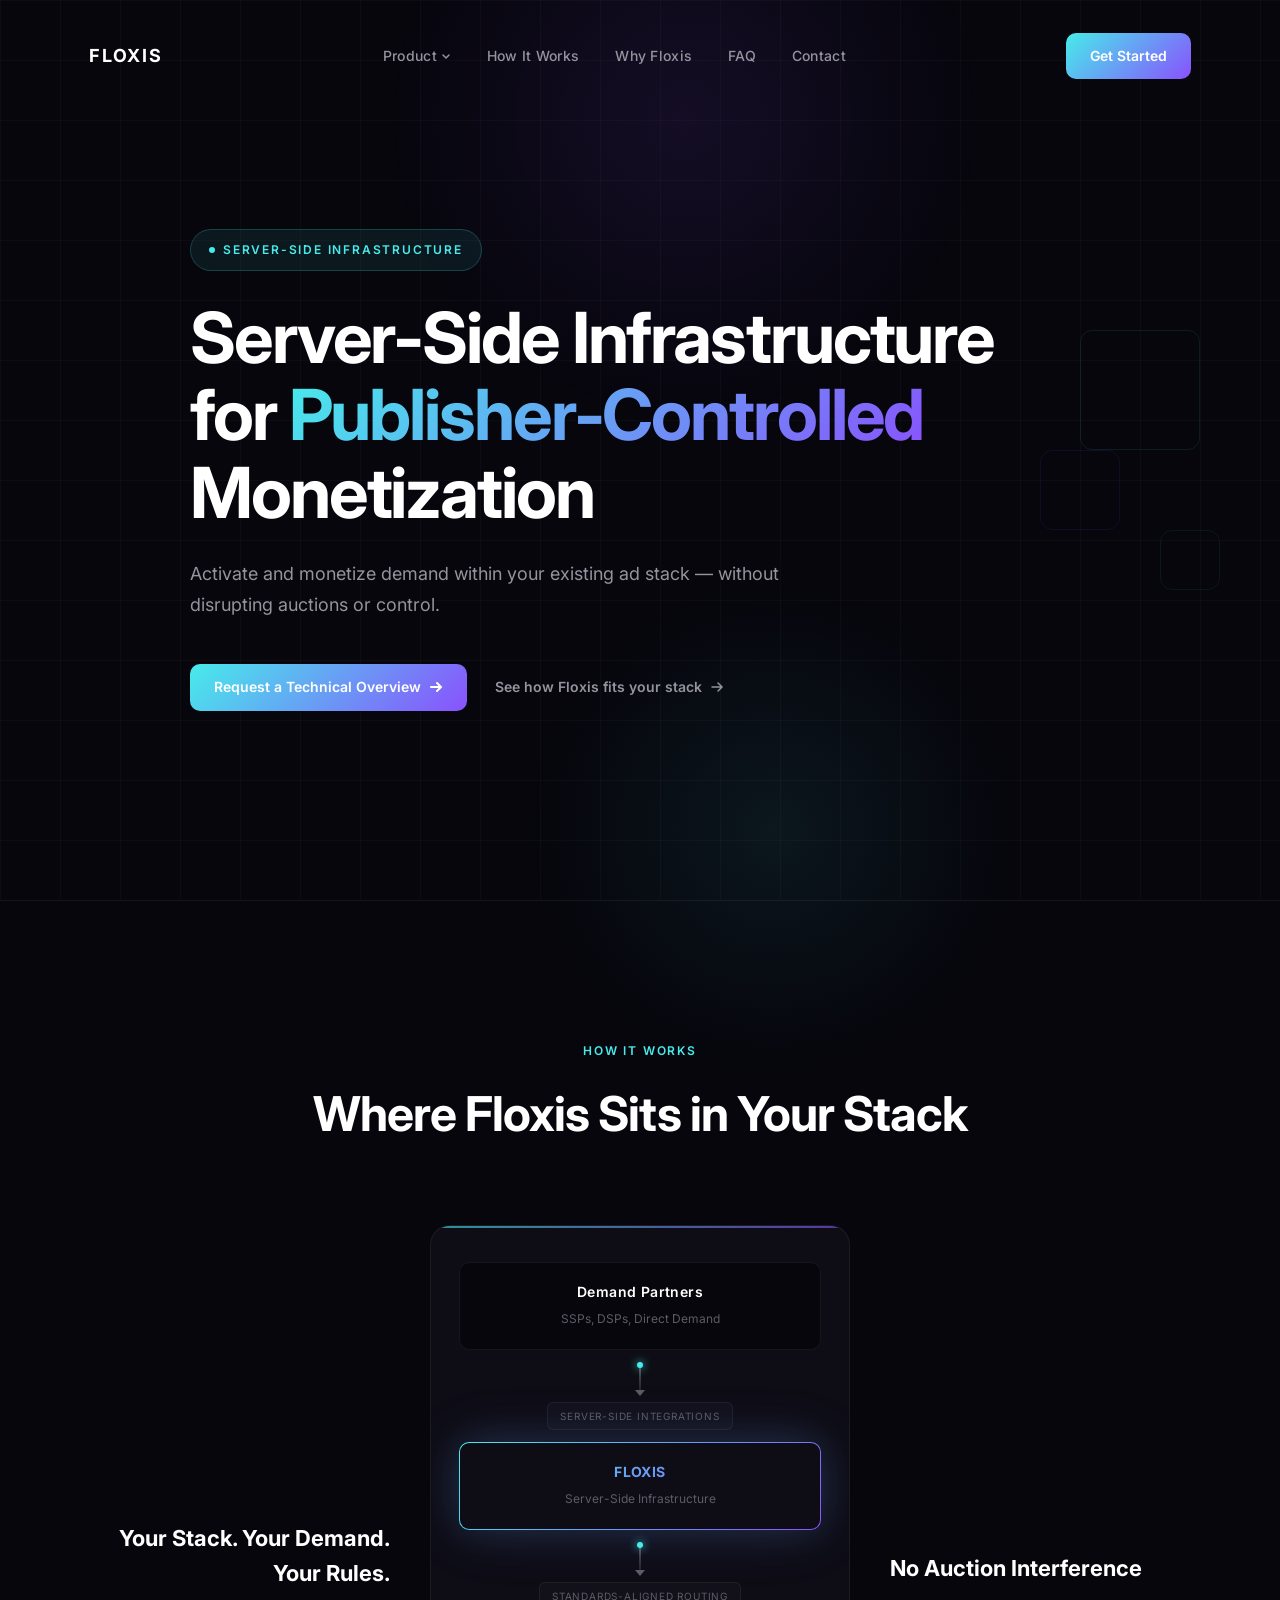
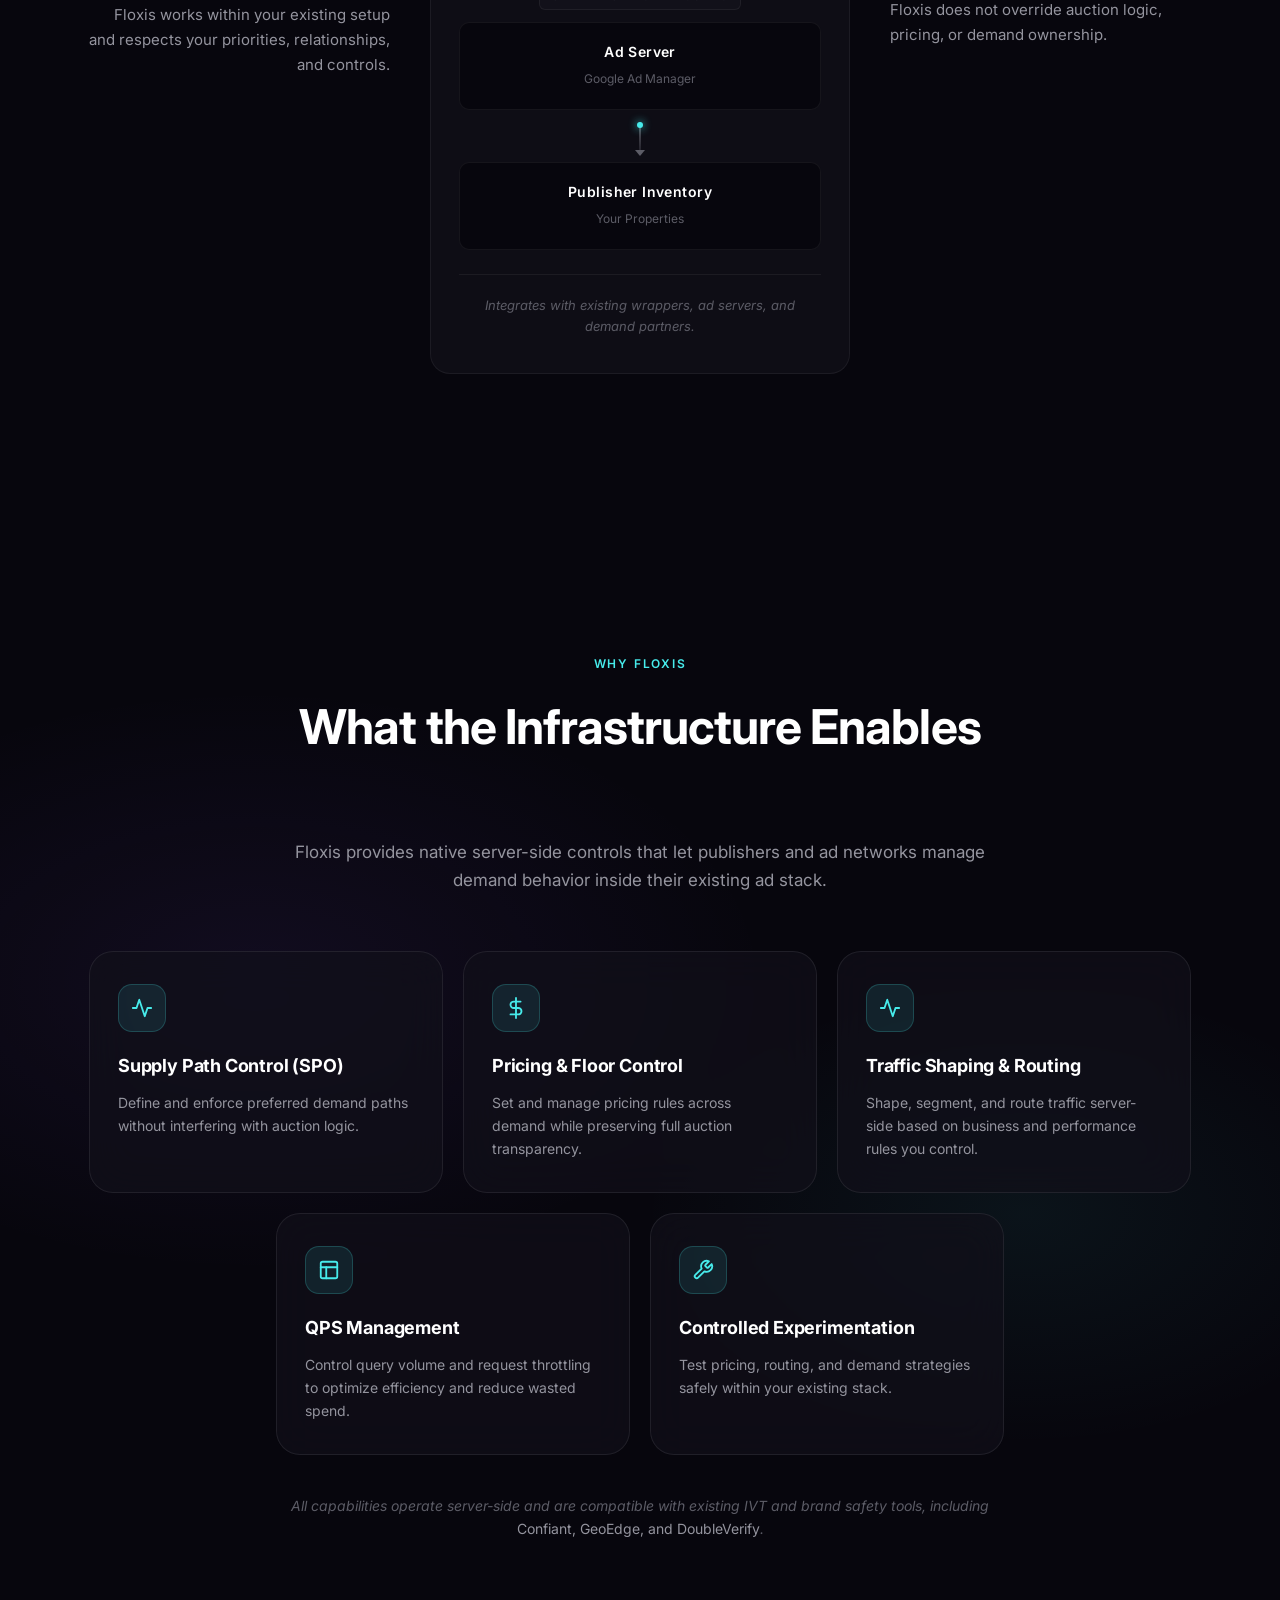
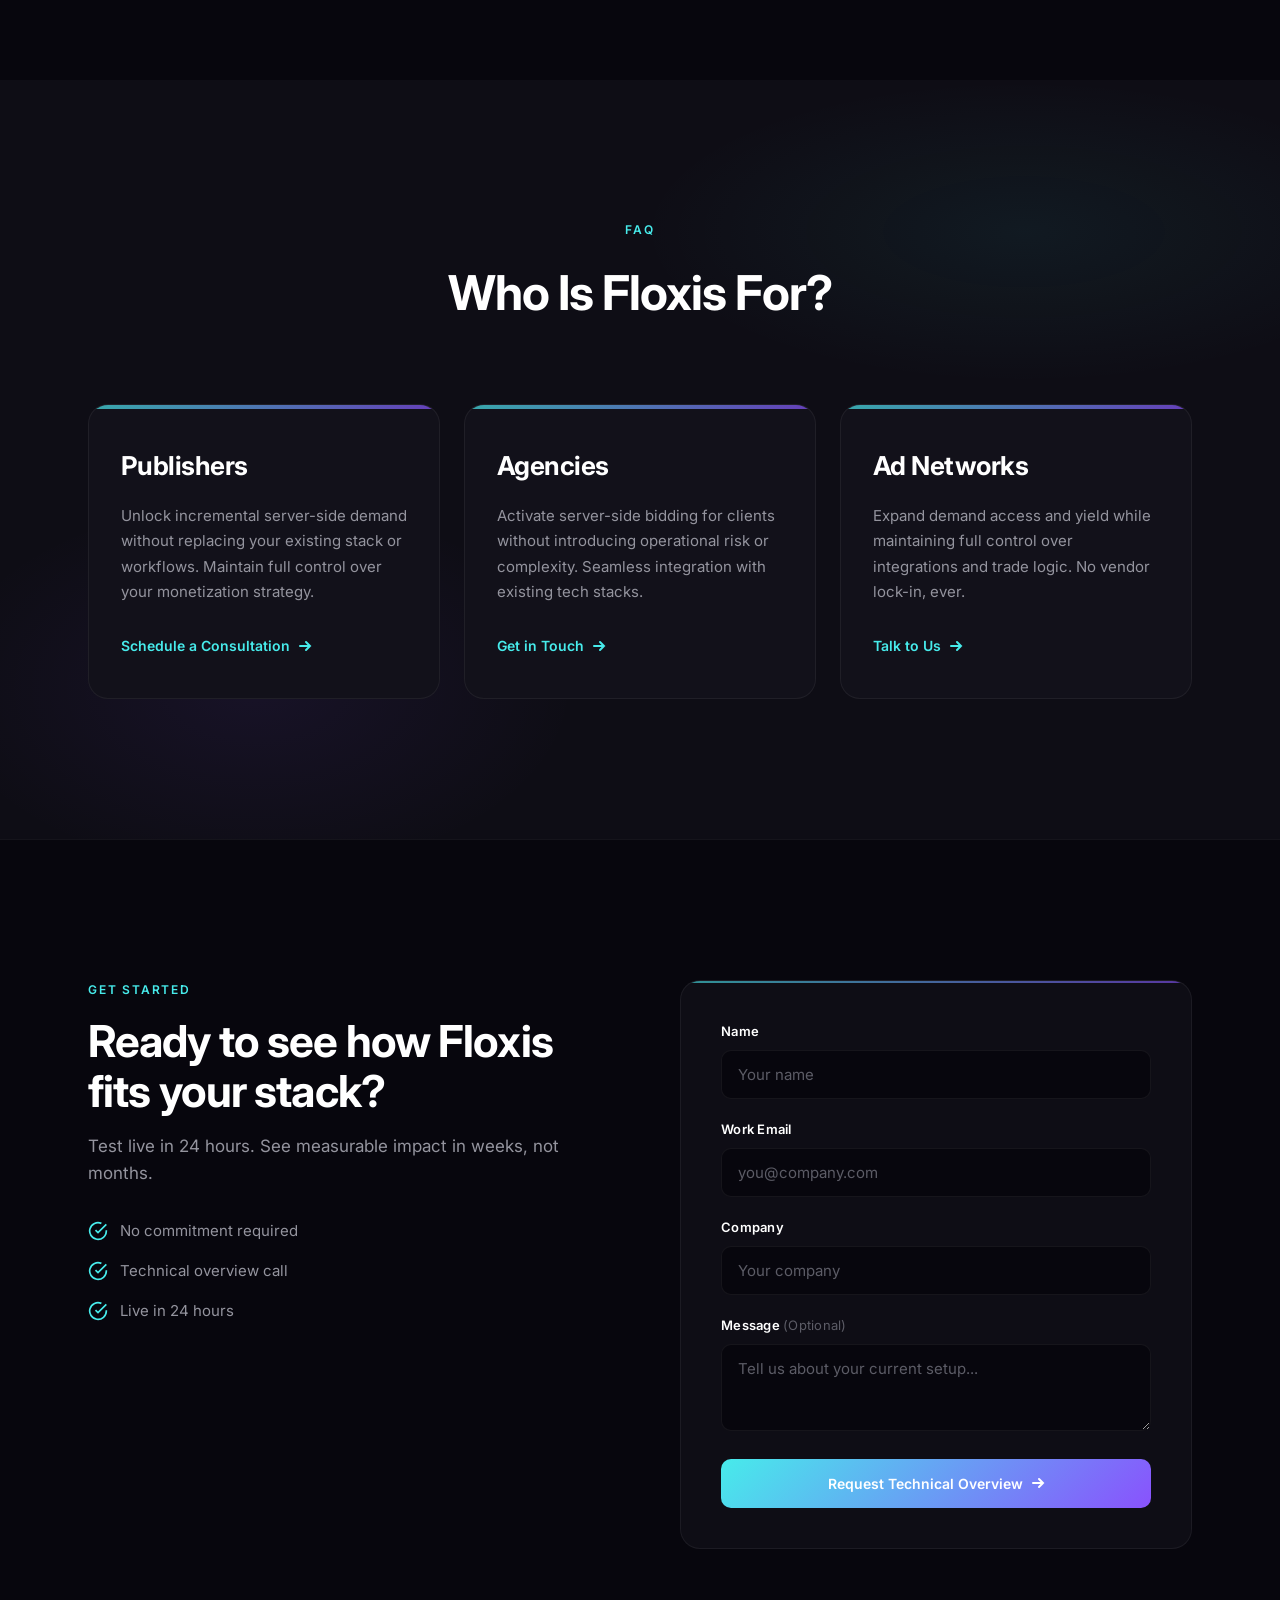
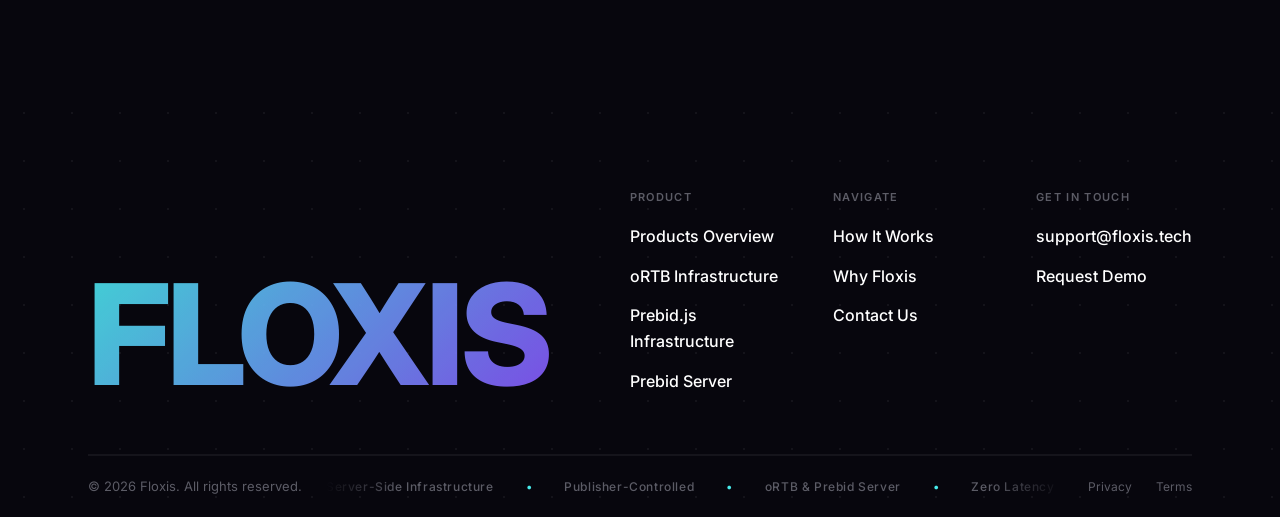
==== commit 064d3094: "Update index.html" ====
--- a/index.html
+++ b/index.html
@@ -1638,7 +1638,6 @@
                         <li class="nav-dropdown">
                             <a href="products.html">Product <svg class="dropdown-arrow" viewBox="0 0 10 10" fill="none" stroke="currentColor" stroke-width="1.5" stroke-linecap="round"><path d="M2 4l3 3 3-3"/></svg></a>
                             <div class="nav-dropdown-menu">
-                                <a href="products.html">Products Overview</a>
                                 <a href="product-ortb.html">oRTB Infrastructure</a>
                                 <a href="product-prebidjs.html">Prebid.js Infrastructure</a>
                                 <a href="product-prebid-server.html">Prebid Server Infrastructure</a>
@@ -1923,7 +1922,14 @@
                 </div>
 
                 <div class="contact-form-wrapper">
-                    <form class="contact-form" id="contactForm">
+                    <form class="contact-form" id="contactForm" action="https://formsubmit.co/support@floxis.tech" method="POST">
+                        <input type="hidden" name="_subject" value="New Contact Form Submission — Floxis">
+                        <input type="hidden" name="_replyto" value="">
+                        <input type="hidden" name="_captcha" value="false">
+                        <input type="hidden" name="_template" value="table">
+                        <input type="text" name="_honey" style="display:none">
+                        <input type="hidden" name="_autoresponse" value="Thank you for reaching out to Floxis! We've received your message and our team will get back to you shortly.">
+                        <input type="hidden" name="_next" value="https://floxis.tech/thanks.html">
                         <div class="form-group">
                             <label for="name">Name</label>
                             <input type="text" id="name" name="name" placeholder="Your name" required>
@@ -1982,7 +1988,7 @@
                         </div>
                         <div class="footer-col">
                             <span class="footer-col-label">Get In Touch</span>
-                            <a href="mailto:hello@floxis.io">hello@floxis.io</a>
+                            <a href="mailto:support@floxis.tech">support@floxis.tech</a>
                             <a href="#cta">Request Demo</a>
                         </div>
                     </div>
@@ -2069,34 +2075,18 @@
             stackObserver.observe(stackDiagram);
         }
 
-        // Contact form handling
+        // Contact form — sync reply-to and show loading state on submit
         const contactForm = document.getElementById('contactForm');
         if (contactForm) {
-            contactForm.addEventListener('submit', function(e) {
-                e.preventDefault();
-
+            const emailInput = contactForm.querySelector('#email');
+            const replyTo = contactForm.querySelector('[name="_replyto"]');
+            emailInput.addEventListener('input', () => { replyTo.value = emailInput.value; });
+
+            contactForm.addEventListener('submit', function() {
+                replyTo.value = emailInput.value;
                 const submitBtn = contactForm.querySelector('.btn-submit');
-                const originalContent = submitBtn.innerHTML;
-
-                // Show loading state
                 submitBtn.innerHTML = '<span>Sending...</span>';
                 submitBtn.disabled = true;
-
-                // Simulate form submission (replace with actual form handling)
-                setTimeout(() => {
-                    submitBtn.innerHTML = '<span>✓ Request Sent!</span>';
-                    submitBtn.style.background = 'var(--accent)';
-
-                    // Reset form
-                    contactForm.reset();
-
-                    // Reset button after delay
-                    setTimeout(() => {
-                        submitBtn.innerHTML = originalContent;
-                        submitBtn.style.background = '';
-                        submitBtn.disabled = false;
-                    }, 3000);
-                }, 1500);
             });
         }
     </script>
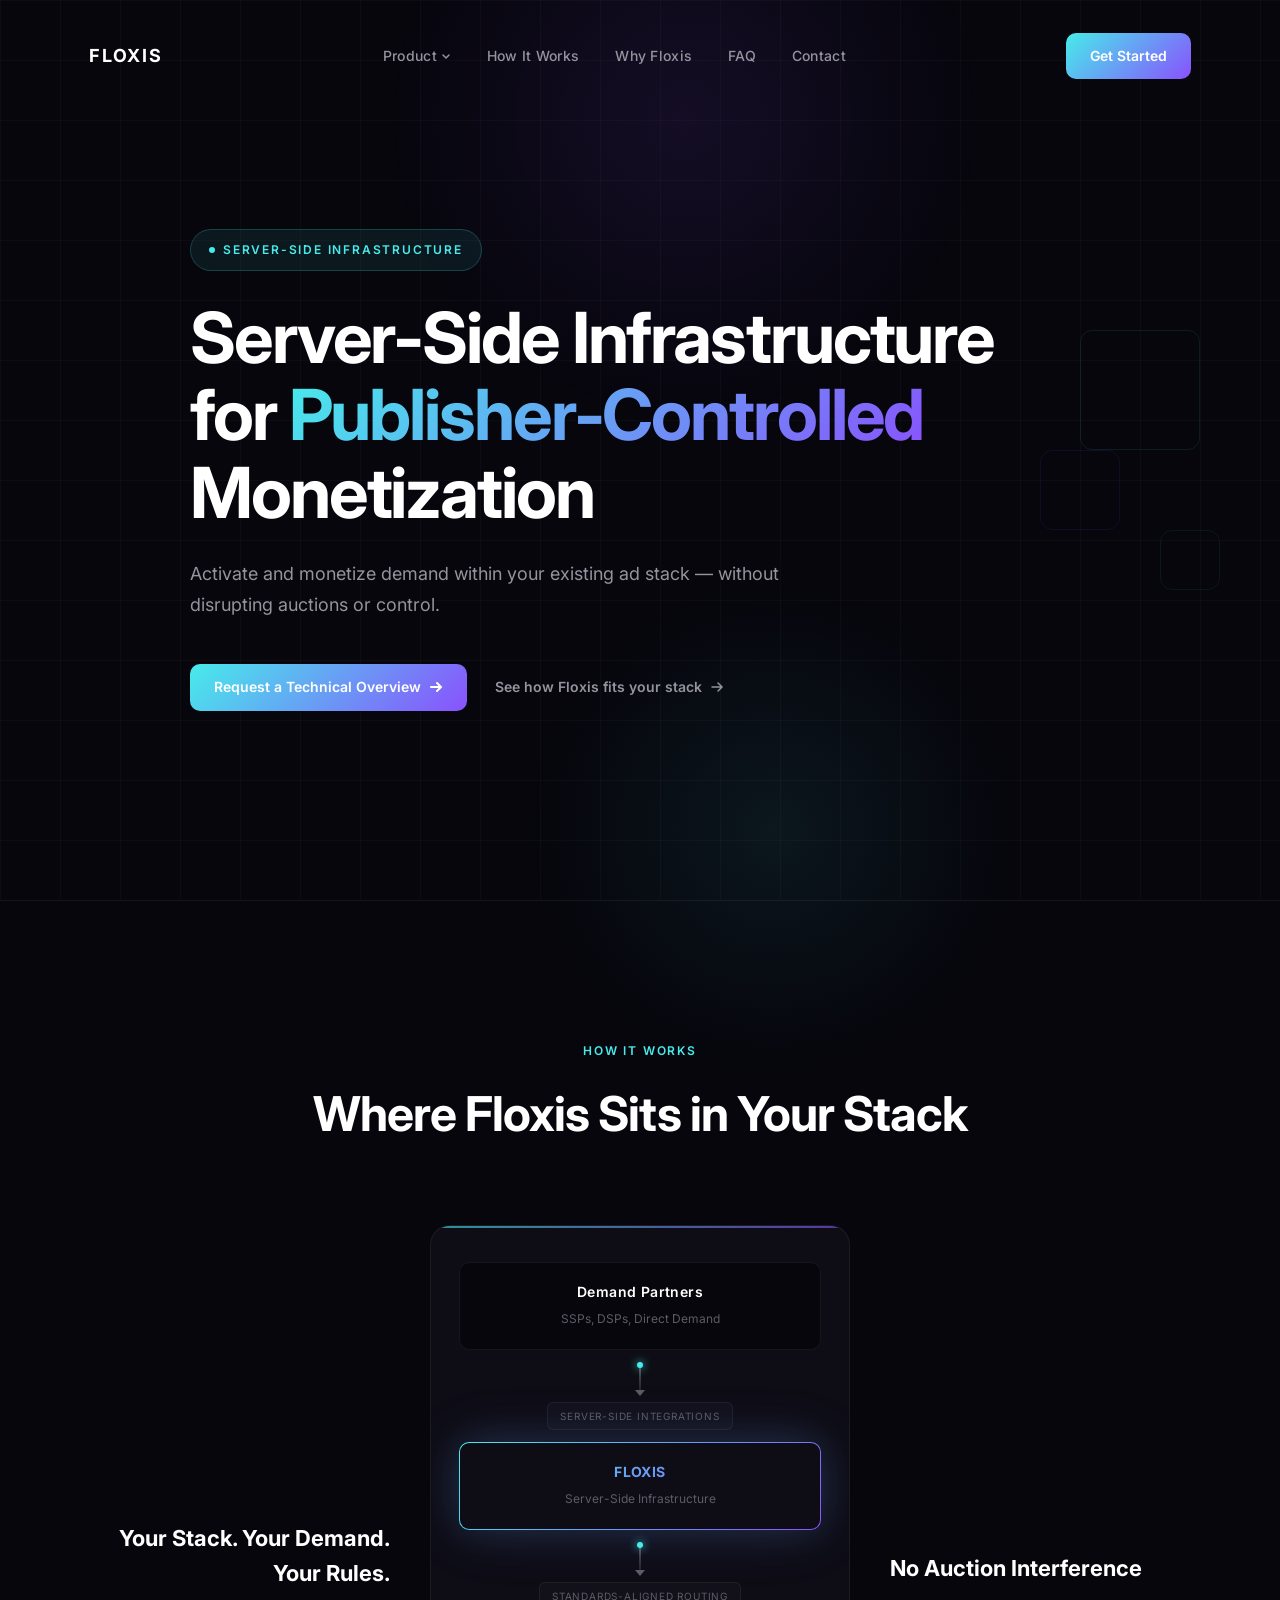
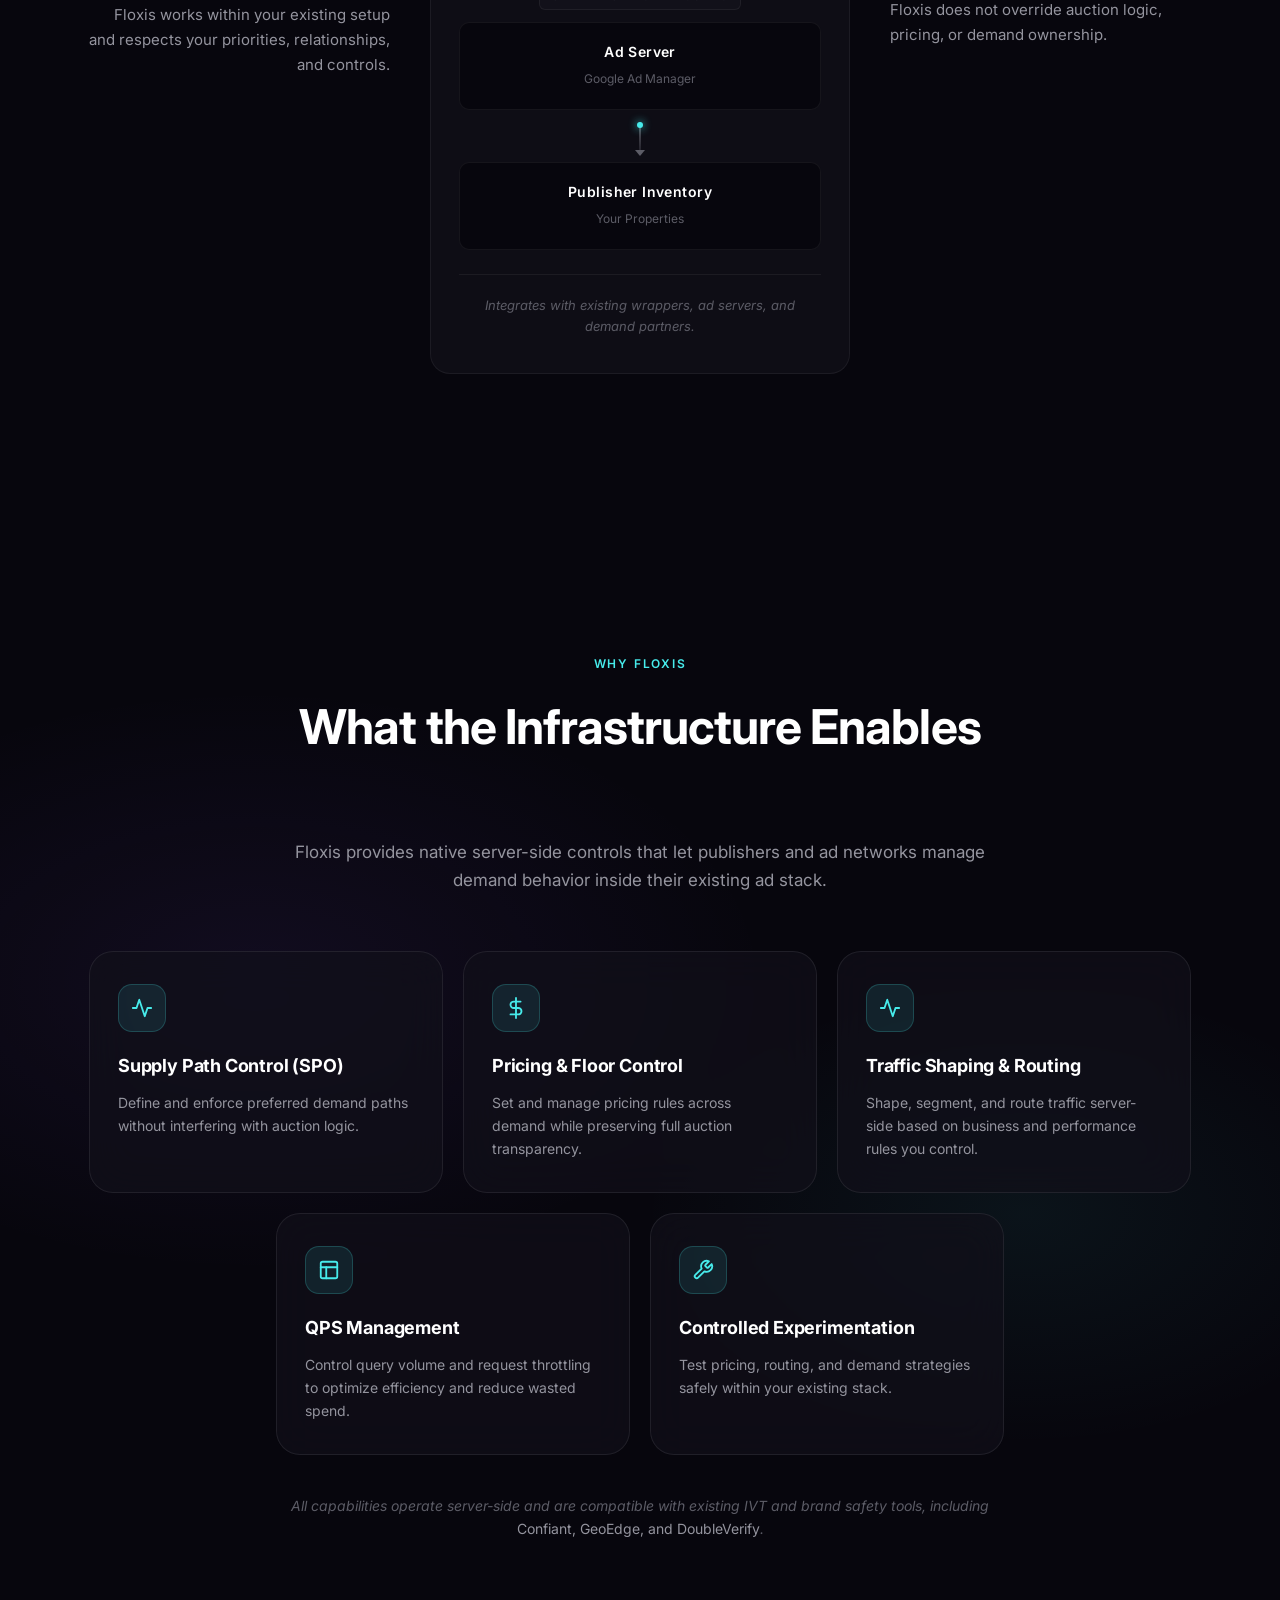
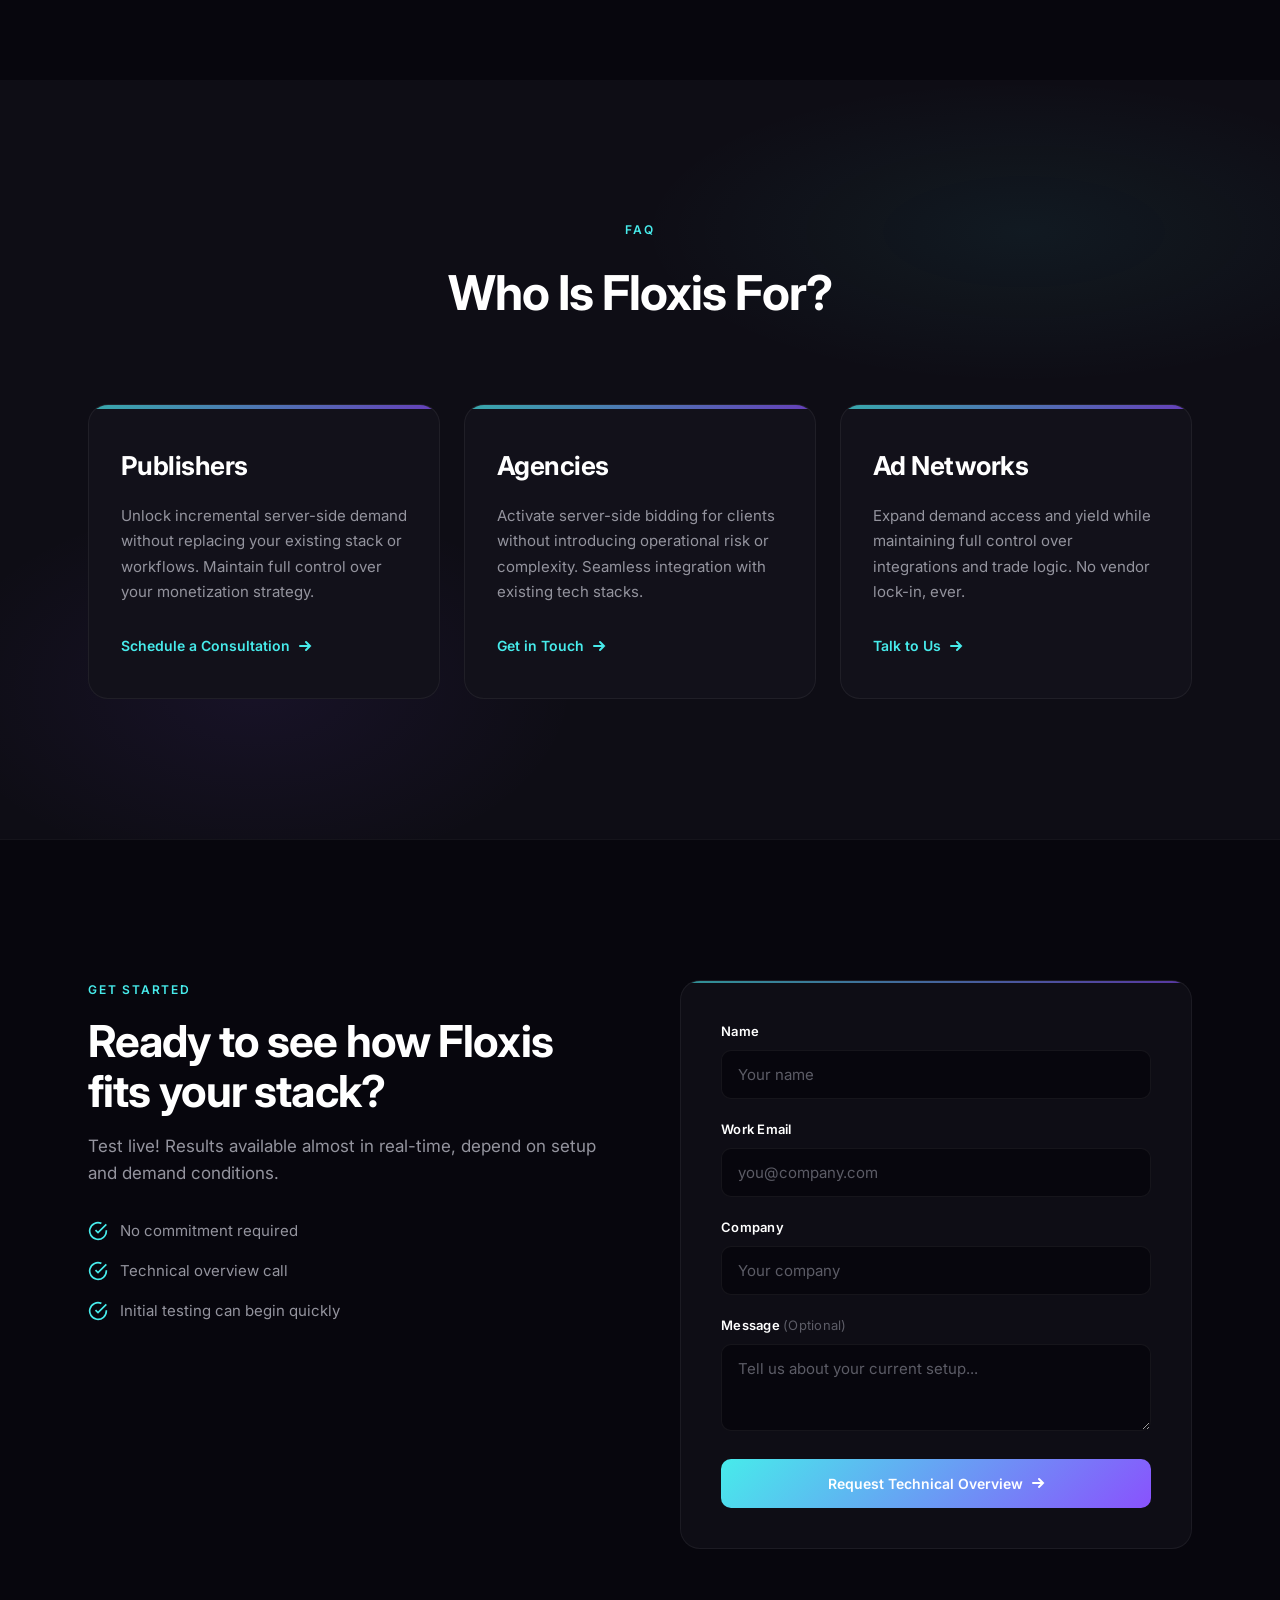
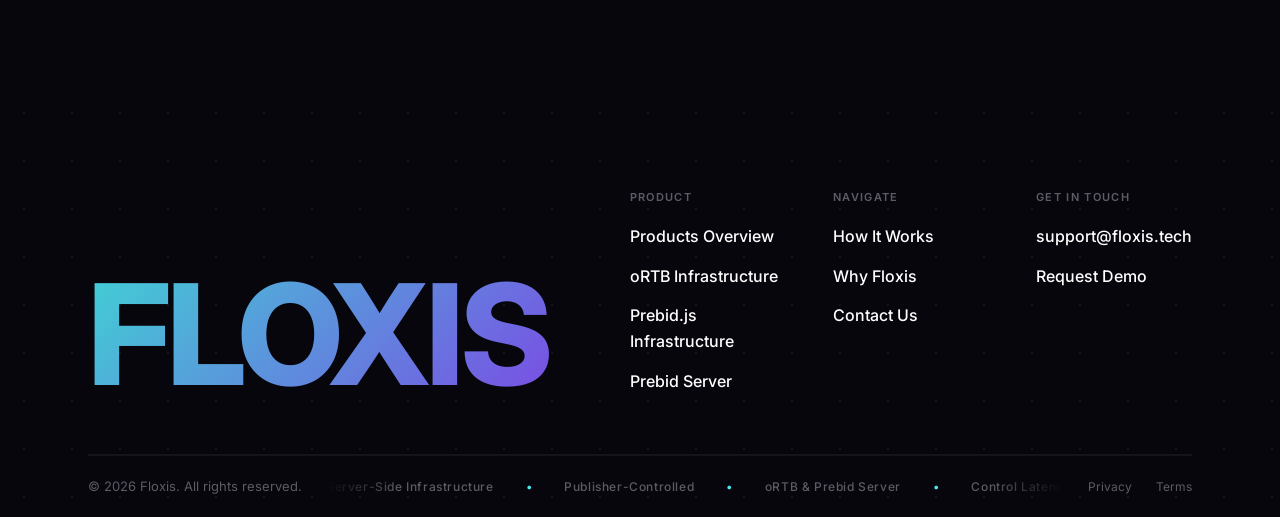
==== commit 95171358: "Update index.html" ====
--- a/index.html
+++ b/index.html
@@ -1894,7 +1894,7 @@
                 <div class="cta-text">
                     <p class="section-label">Get Started</p>
                     <h3>Ready to see how Floxis fits your stack?</h3>
-                    <p class="cta-description">Test live in 24 hours. See measurable impact in weeks, not months.</p>
+                    <p class="cta-description">Test live! Results available almost in real-time, depend on setup and demand conditions.</p>
 
                     <div class="cta-features">
                         <div class="cta-feature">
@@ -1916,7 +1916,7 @@
                                 <path d="M22 11.08V12a10 10 0 1 1-5.93-9.14"/>
                                 <polyline points="22 4 12 14.01 9 11.01"/>
                             </svg>
-                            <span>Live in 24 hours</span>
+                            <span>Initial testing can begin quickly</span>
                         </div>
                     </div>
                 </div>
@@ -2002,13 +2002,13 @@
                             <span>Server-Side Infrastructure</span>
                             <span>Publisher-Controlled</span>
                             <span>oRTB & Prebid Server</span>
-                            <span>Zero Latency</span>
-                            <span>No Lock-In</span>
+                            <span>Control Latency</span>
+                            <span>No Commitment</span>
                             <span>Server-Side Infrastructure</span>
                             <span>Publisher-Controlled</span>
                             <span>oRTB & Prebid Server</span>
-                            <span>Zero Latency</span>
-                            <span>No Lock-In</span>
+                            <span>Control Latency</span>
+                            <span>No Commitment</span>
                         </div>
                     </div>
                     <div class="footer-legal">
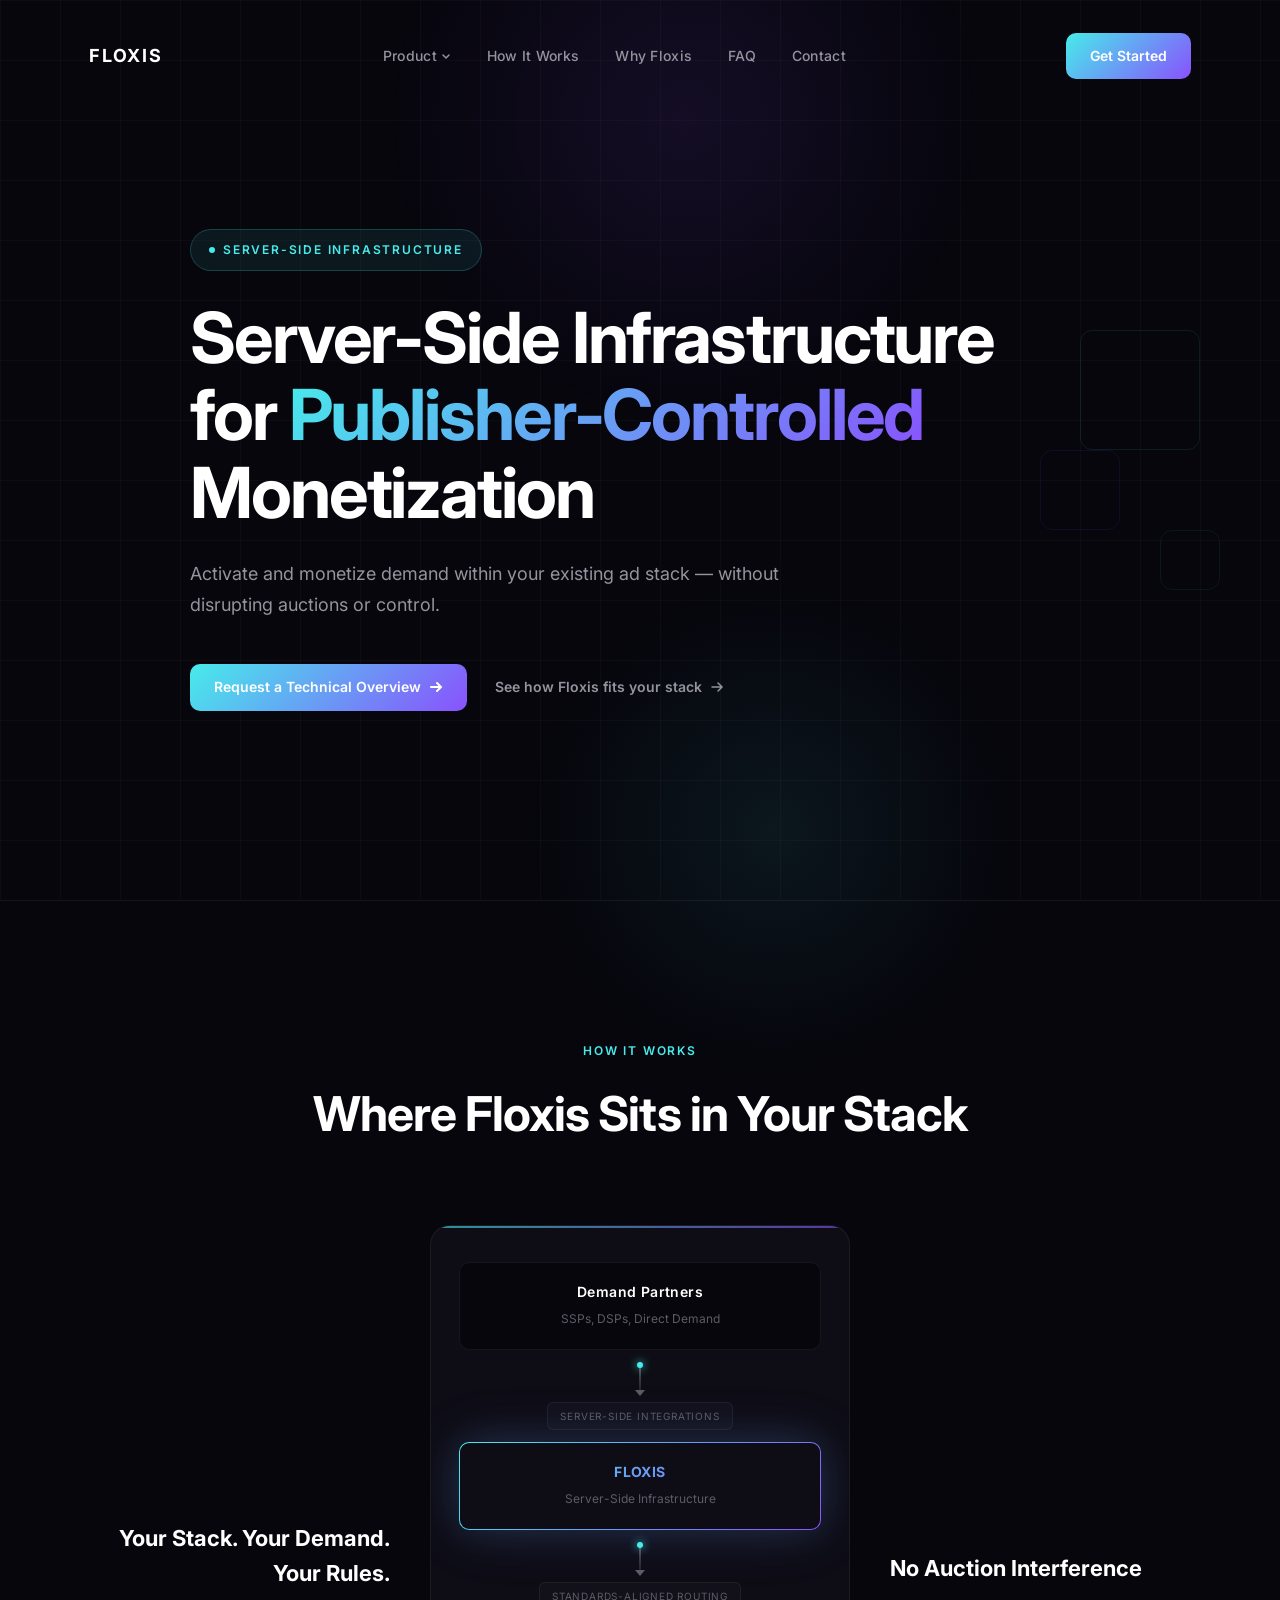
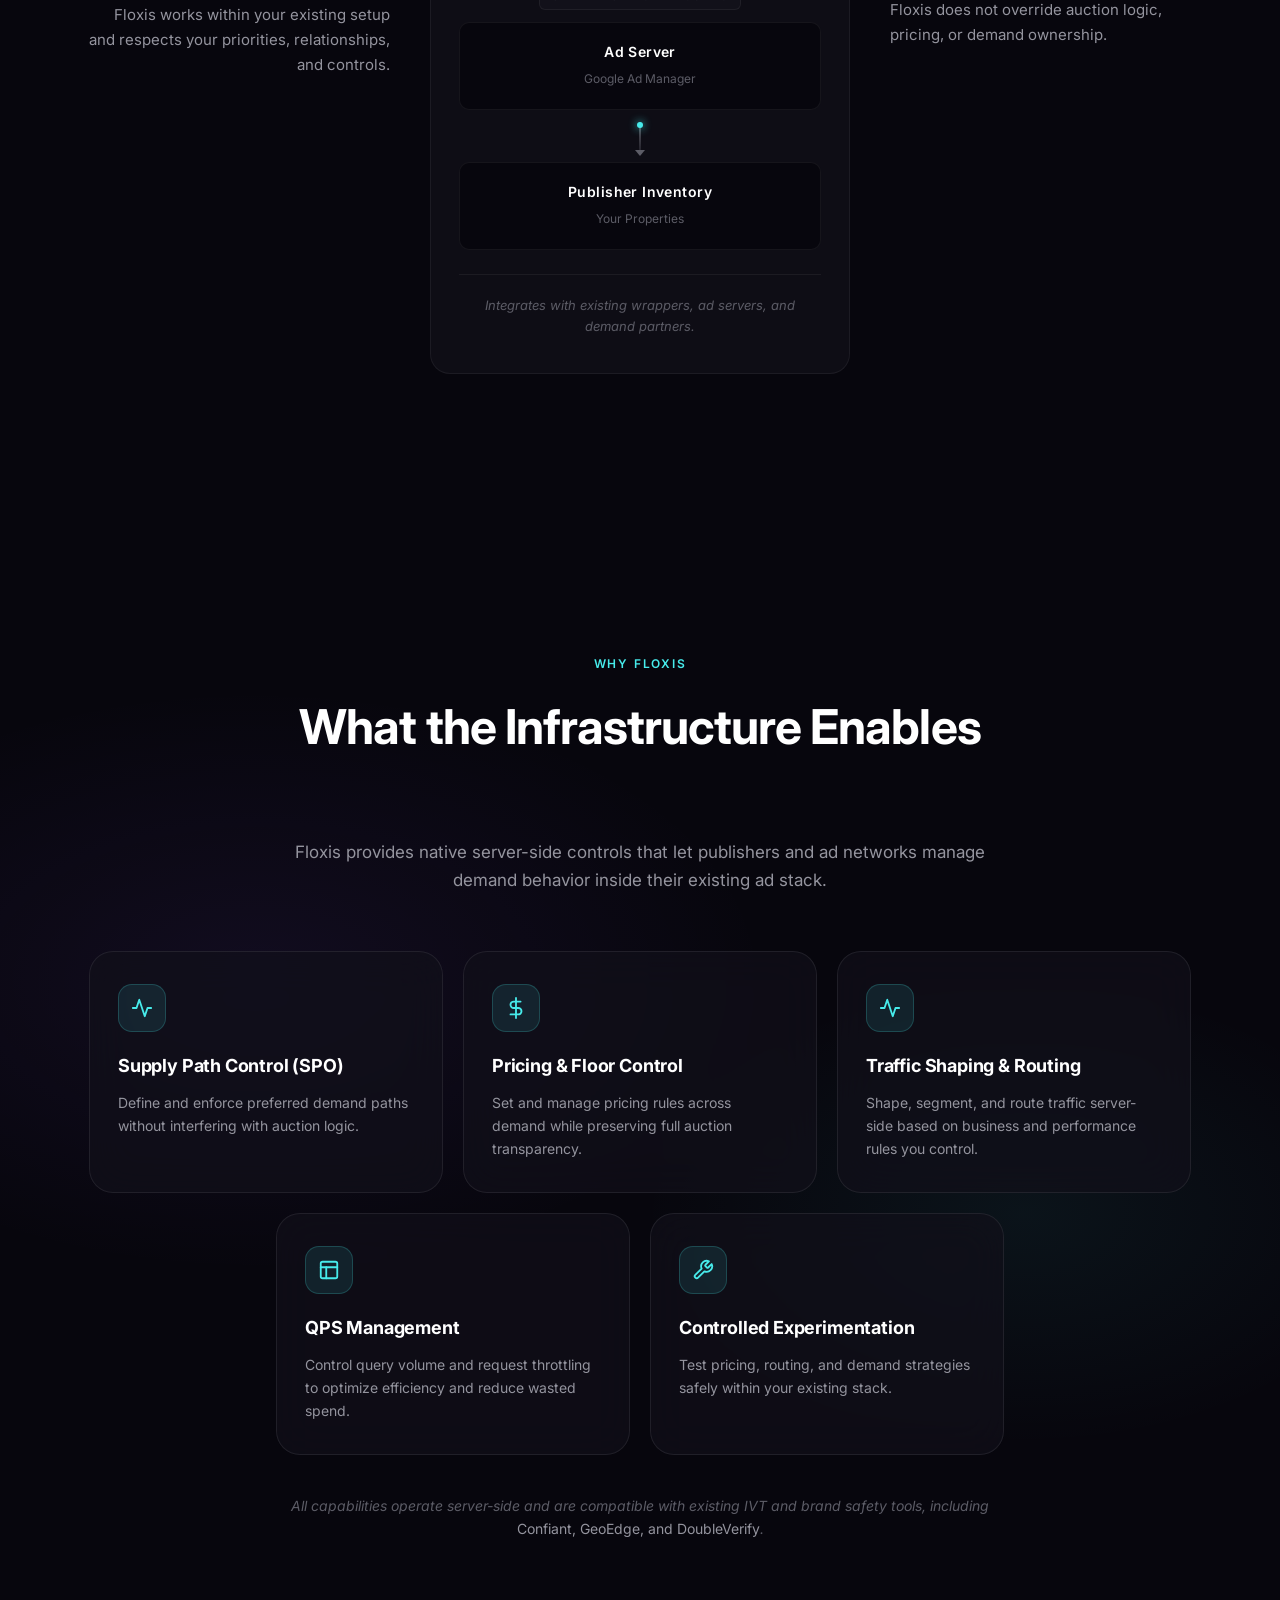
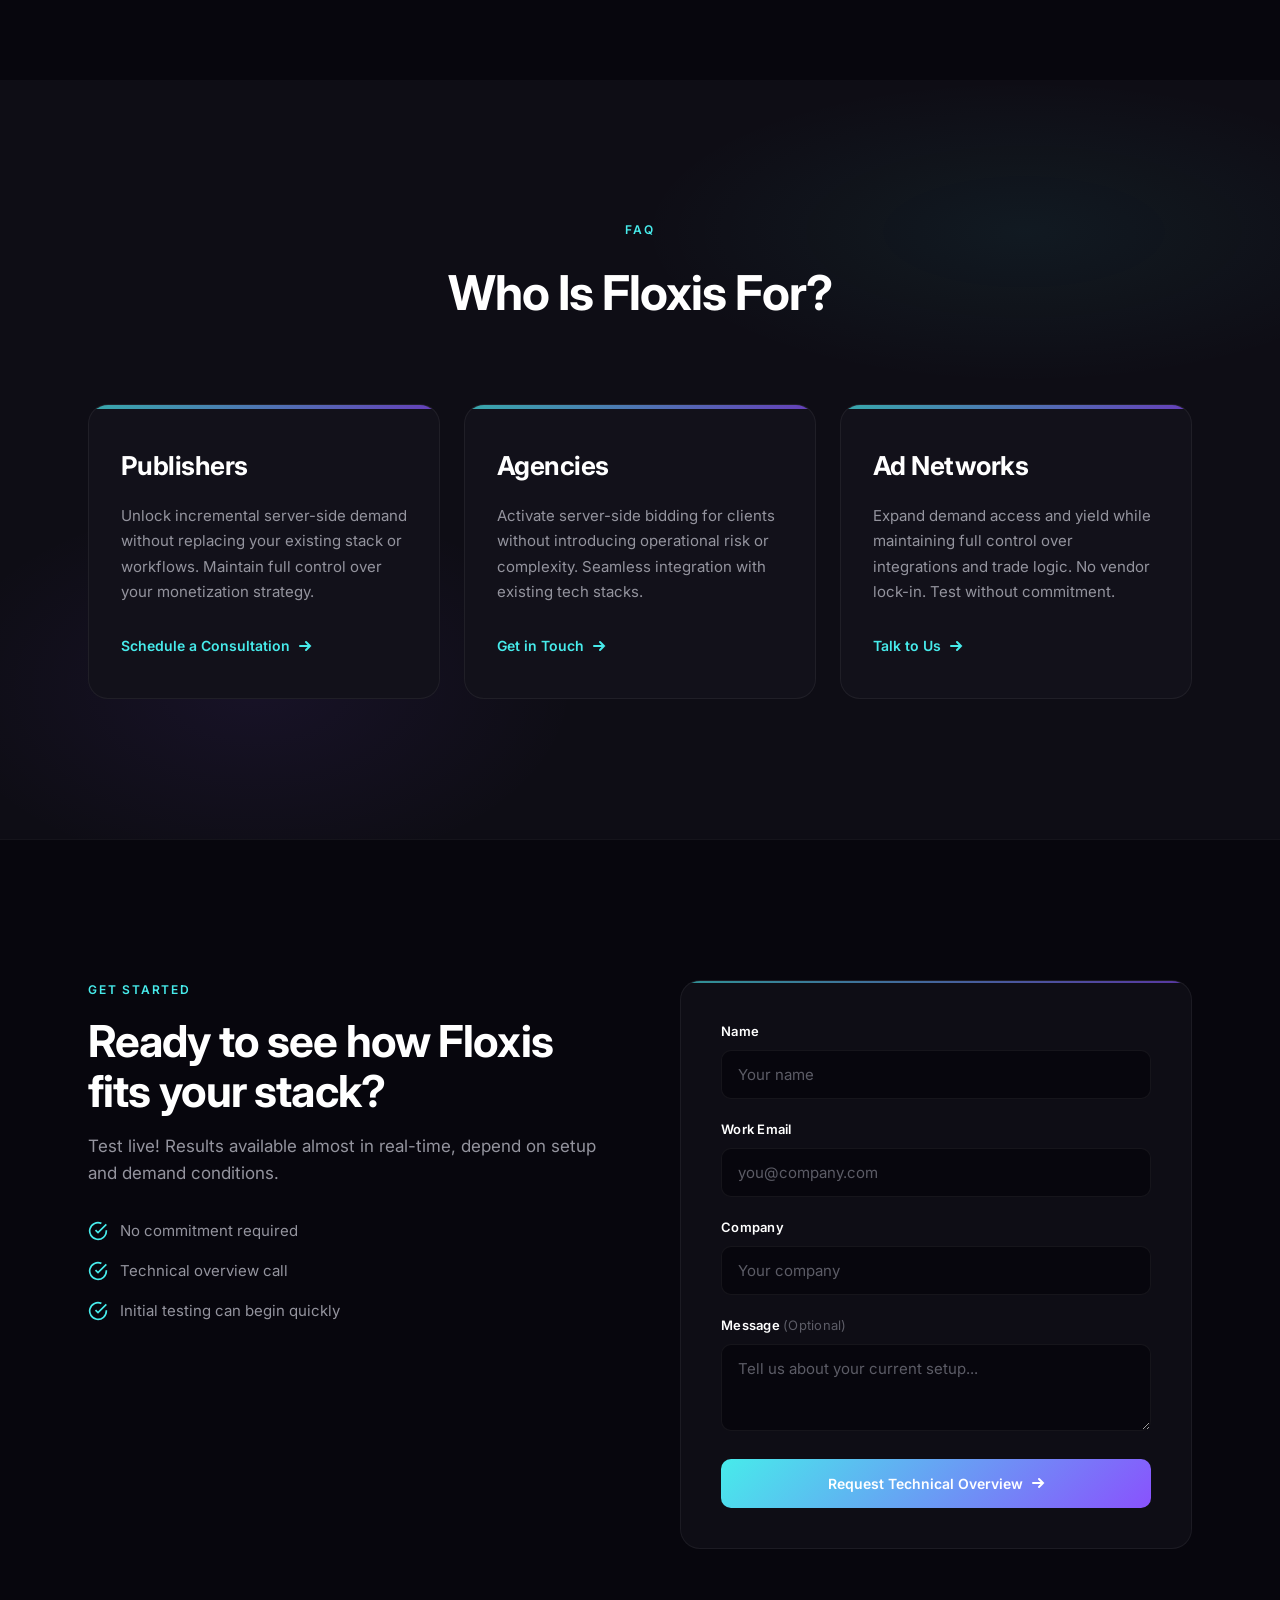
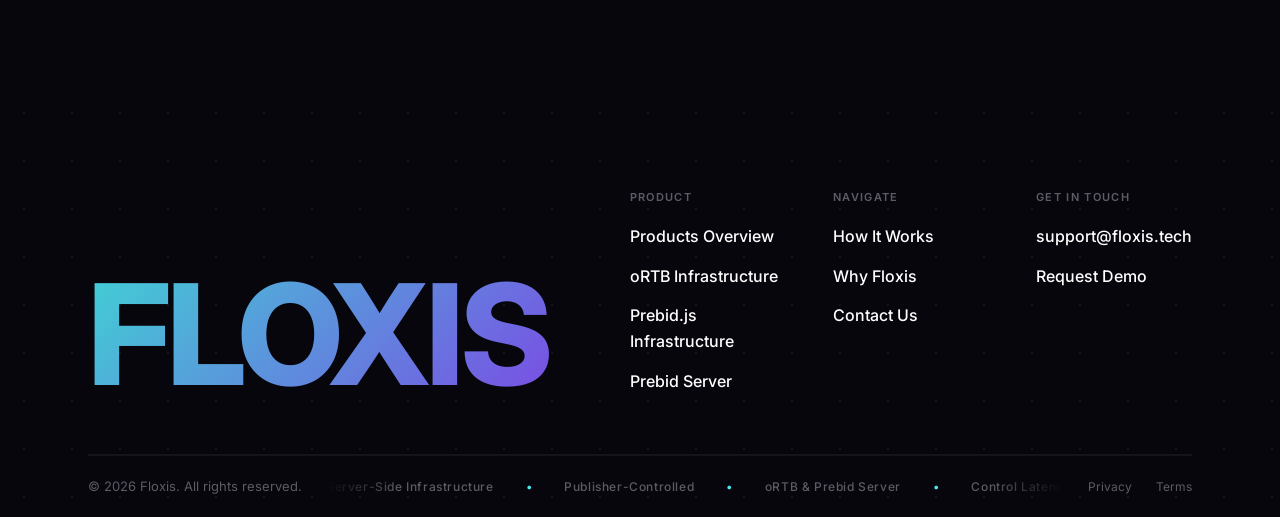
==== commit 495c33e6: "Update index.html" ====
--- a/index.html
+++ b/index.html
@@ -1875,7 +1875,7 @@
                 </div>
                 <div class="audience-card fade-in">
                     <h4>Ad Networks</h4>
-                    <p>Expand demand access and yield while maintaining full control over integrations and trade logic. No vendor lock-in, ever.</p>
+                    <p>Expand demand access and yield while maintaining full control over integrations and trade logic. No vendor lock-in. Test without commitment.</p>
                     <a href="#cta" class="btn btn-ghost">
                         <span>Talk to Us</span>
                         <svg width="14" height="14" viewBox="0 0 14 14" fill="none" stroke="currentColor" stroke-width="2" stroke-linecap="round">
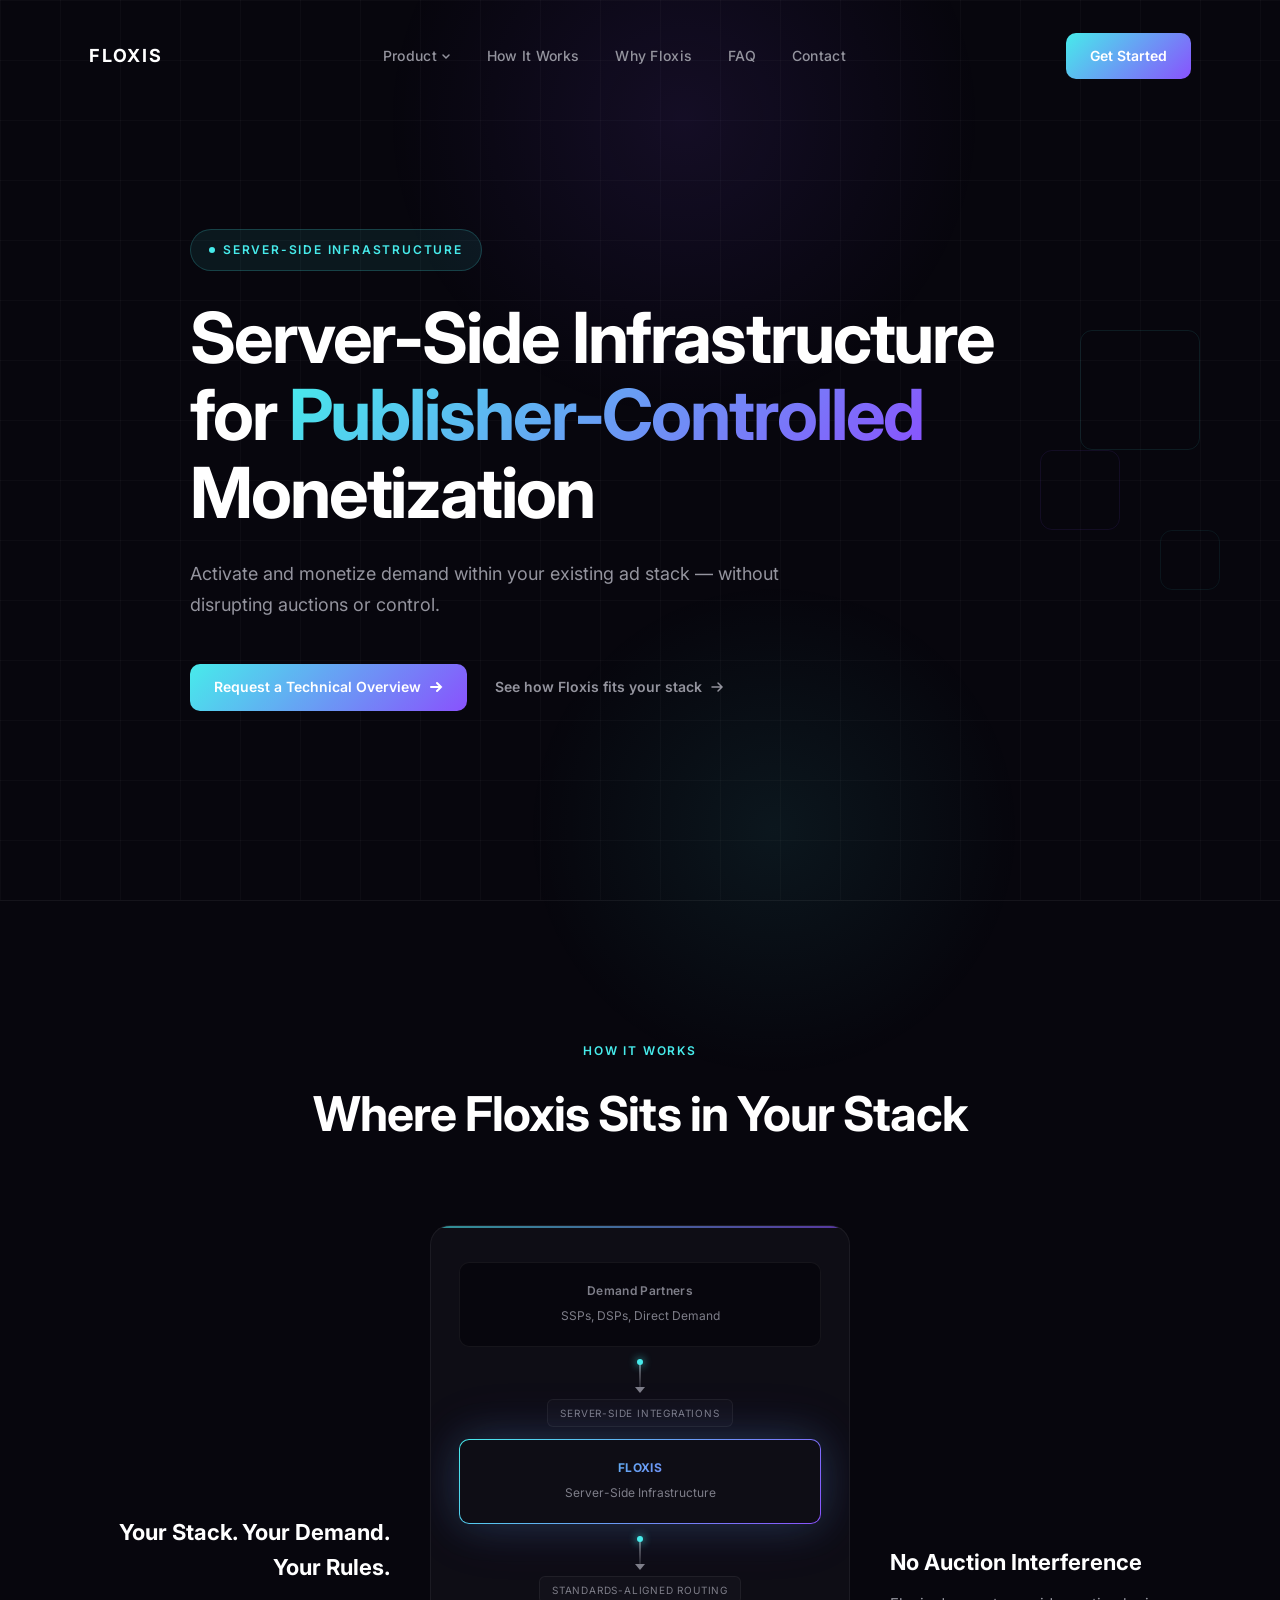
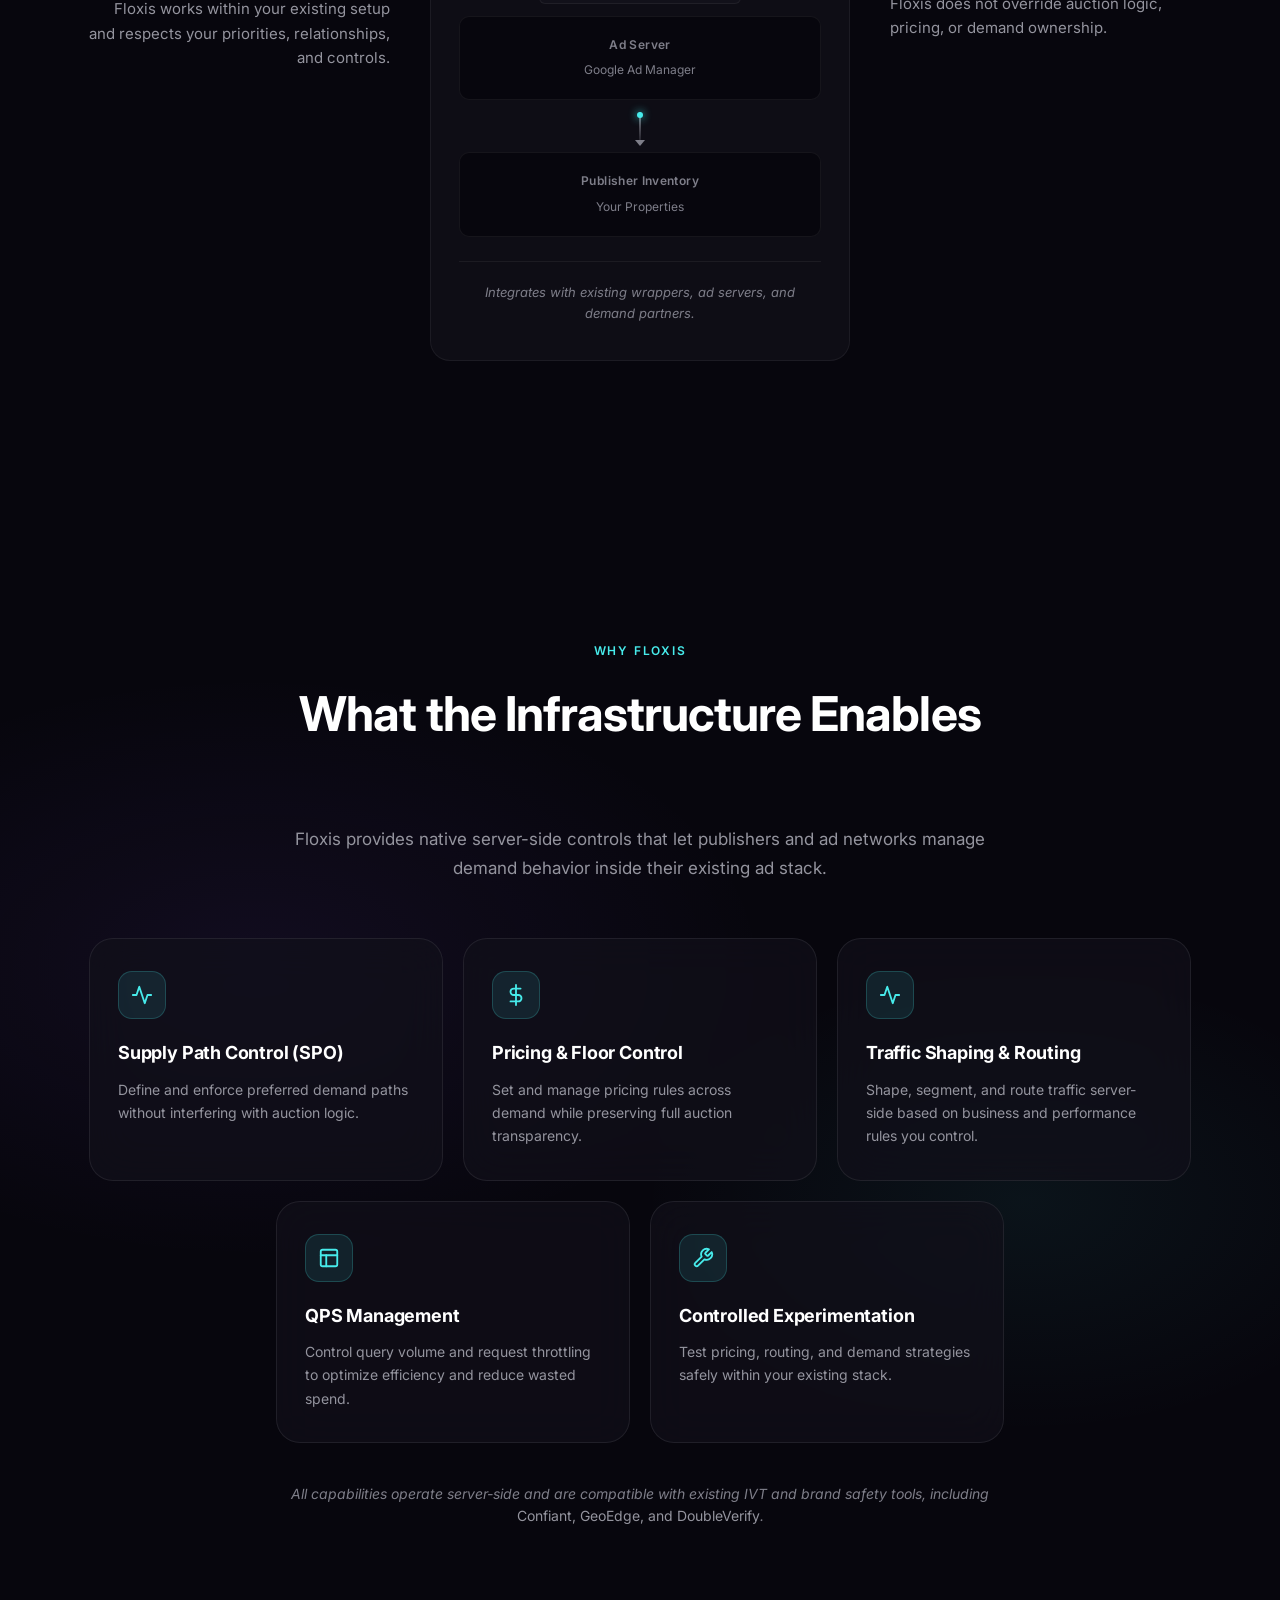
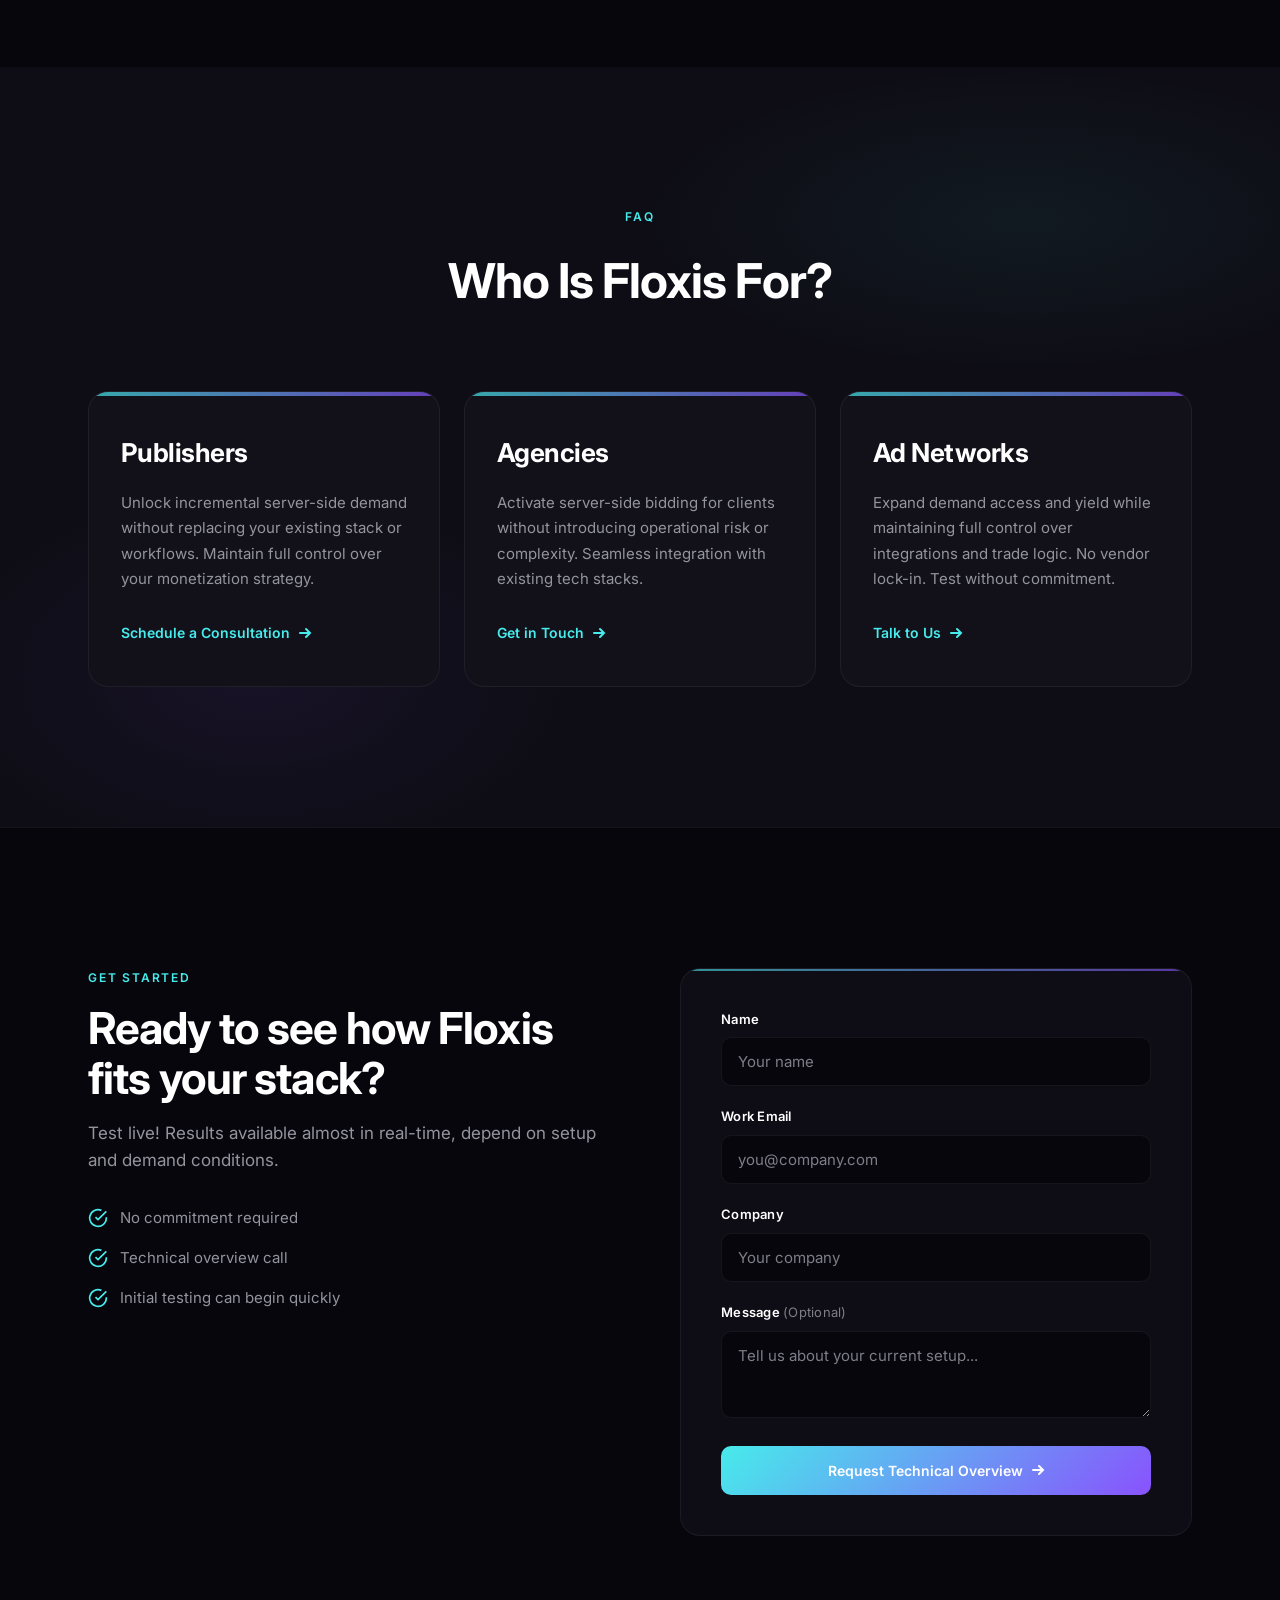
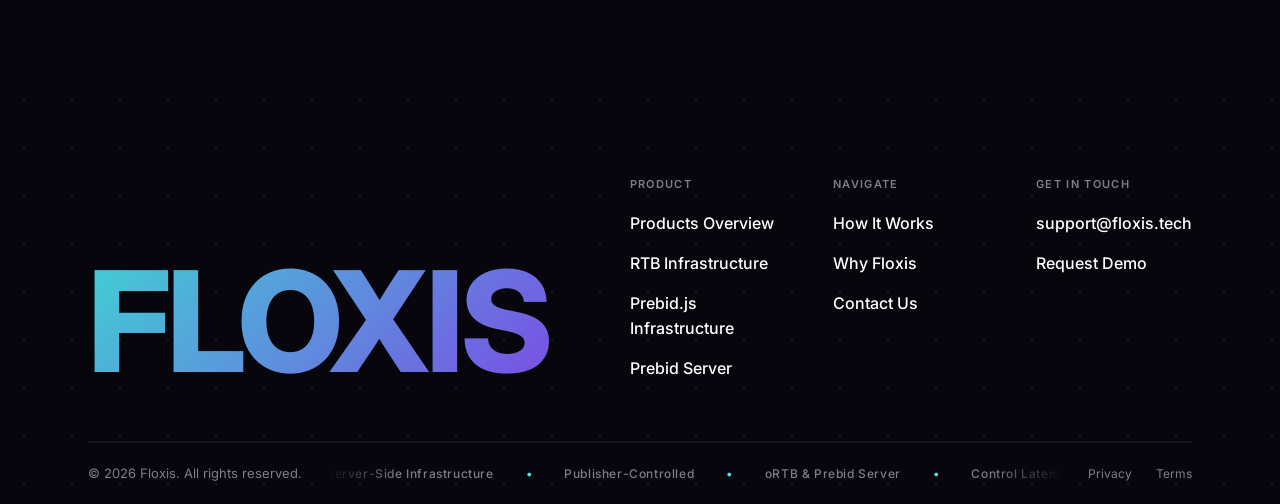
==== commit 833cb550: "Refactor site for accessibility, SEO, and shared CSS - Extract shared styles to assets/site.css (des" ====
--- a/index.html
+++ b/index.html
@@ -4,76 +4,24 @@
     <meta charset="UTF-8">
     <meta name="viewport" content="width=device-width, initial-scale=1.0">
     <title>Floxis — Server-Side Infrastructure for Publisher-Controlled Monetization</title>
+    <meta name="description" content="Publisher-owned server-side ad infrastructure for oRTB, Prebid.js, and Prebid Server. Zero latency, no lock-in, full control over demand and routing.">
+    <meta name="robots" content="index, follow">
+    <meta name="theme-color" content="#07060D">
+    <link rel="canonical" href="https://floxis.tech/">
+    <meta property="og:type" content="website">
+    <meta property="og:site_name" content="Floxis">
+    <meta property="og:title" content="Floxis — Server-Side Infrastructure for Publisher-Controlled Monetization">
+    <meta property="og:description" content="Publisher-owned server-side ad infrastructure for oRTB, Prebid.js, and Prebid Server. Zero latency, no lock-in, full control over demand and routing.">
+    <meta property="og:url" content="https://floxis.tech/">
+    <meta name="twitter:card" content="summary_large_image">
+    <meta name="twitter:title" content="Floxis — Server-Side Infrastructure for Publisher-Controlled Monetization">
+    <meta name="twitter:description" content="Publisher-owned server-side ad infrastructure for oRTB, Prebid.js, and Prebid Server. Zero latency, no lock-in, full control over demand and routing.">
     <link rel="preconnect" href="https://fonts.googleapis.com">
+    <link rel="preconnect" href="https://formsubmit.co">
     <link rel="preconnect" href="https://fonts.gstatic.com" crossorigin>
     <link href="https://fonts.googleapis.com/css2?family=Inter:wght@400;500;600;700;800&display=swap" rel="stylesheet">
+    <link rel="stylesheet" href="assets/site.css">
     <style>
-        *, *::before, *::after {
-            margin: 0;
-            padding: 0;
-            box-sizing: border-box;
-        }
-
-        :root {
-            /* Brand Colors from Floxis Brand Guide */
-            --cyan: #47EBEB;
-            --cyan-light: #87FFFF;
-            --cyan-dark: #00B8B9;
-            --purple: #8952FD;
-            --purple-light: #9F75F9;
-            --purple-dark: #632CDA;
-
-            /* Gradient */
-            --gradient: linear-gradient(135deg, #47EBEB 0%, #8952FD 100%);
-            --glow-cyan: rgba(71, 235, 235, 0.15);
-            --glow-purple: rgba(137, 82, 253, 0.15);
-        }
-
-        /* Dark Theme (Default) */
-        [data-theme="dark"] {
-            --bg: #07060D;
-            --bg-elevated: #0E0D15;
-            --bg-card: #12111A;
-            --text-primary: #FFFFFF;
-            --text-secondary: #94949E;
-            --text-dim: #5C5C66;
-            --border: rgba(255, 255, 255, 0.06);
-            --border-light: rgba(255, 255, 255, 0.12);
-            --nav-bg: rgba(7, 6, 13, 0.92);
-            --card-bg: #12111A;
-            --input-bg: #07060D;
-        }
-
-        /* Light Theme (kept for future use - toggle removed, always dark) */
-        [data-theme="light"] {
-            --bg: #FFFFFF;
-            --bg-elevated: #F8F7F4;
-            --bg-card: #FFFFFF;
-            --text-primary: #1A1A1A;
-            --text-secondary: #666666;
-            --text-dim: #999999;
-            --border: rgba(0, 0, 0, 0.08);
-            --border-light: rgba(0, 0, 0, 0.12);
-            --nav-bg: rgba(255, 255, 255, 0.92);
-            --card-bg: #FFFFFF;
-            --input-bg: #F5F5F5;
-            --glow-cyan: rgba(71, 235, 235, 0.25);
-            --glow-purple: rgba(137, 82, 253, 0.2);
-            --accent: #8952FD;
-            --accent-light: #9F75F9;
-            --gradient-text: linear-gradient(135deg, #632CDA 0%, #47EBEB 100%);
-        }
-
-        [data-theme="dark"] {
-            --accent: #47EBEB;
-            --accent-light: #87FFFF;
-            --gradient-text: linear-gradient(135deg, #47EBEB 0%, #8952FD 100%);
-        }
-
-        html {
-            scroll-behavior: smooth;
-        }
-
         body {
             font-family: 'Inter', -apple-system, BlinkMacSystemFont, sans-serif;
             background: var(--bg);
@@ -85,337 +33,11 @@
             transition: background 0.5s ease, color 0.5s ease;
         }
 
-        ::selection {
-            background: var(--accent);
-            color: var(--bg);
-        }
-
         /* Background Effects - Subtle grid for "axis" concept */
-        .bg-grid {
-            position: fixed;
-            inset: 0;
-            background-image:
-                linear-gradient(var(--border) 1px, transparent 1px),
-                linear-gradient(90deg, var(--border) 1px, transparent 1px);
-            background-size: 60px 60px;
-            pointer-events: none;
-            z-index: 0;
-            opacity: 0.5;
-            transition: opacity 0.5s ease;
-        }
-
-        [data-theme="light"] .bg-grid {
-            opacity: 0.3;
-        }
-
-        .bg-glow {
-            position: fixed;
-            top: -20%;
-            left: 30%;
-            width: 600px;
-            height: 600px;
-            background: radial-gradient(ellipse at center, var(--glow-purple) 0%, transparent 70%);
-            pointer-events: none;
-            z-index: 0;
-            opacity: 0.7;
-            transition: opacity 0.5s ease;
-        }
-
-        .bg-glow-cyan {
-            position: fixed;
-            bottom: -20%;
-            right: 20%;
-            width: 500px;
-            height: 500px;
-            background: radial-gradient(ellipse at center, var(--glow-cyan) 0%, transparent 70%);
-            pointer-events: none;
-            z-index: 0;
-            opacity: 0.5;
-            transition: opacity 0.5s ease;
-        }
-
-        [data-theme="light"] .bg-glow,
-        [data-theme="light"] .bg-glow-cyan {
-            opacity: 0.4;
-        }
-
-        .container {
-            max-width: 1200px;
-            margin: 0 auto;
-            padding: 0 48px;
-            position: relative;
-            z-index: 1;
-        }
-
-        @media (max-width: 768px) {
-            .container {
-                padding: 0 24px;
-            }
-        }
 
         /* Navigation */
-        nav {
-            position: fixed;
-            top: 0;
-            left: 0;
-            right: 0;
-            z-index: 100;
-            padding: 20px 0;
-            transition: all 0.6s ease;
-        }
-
-        nav.scrolled {
-            padding: 16px 0;
-        }
-
-        .nav-wrapper {
-            max-width: 100%;
-            margin: 0 auto;
-            background: transparent;
-            backdrop-filter: none;
-            -webkit-backdrop-filter: none;
-            border: 1px solid transparent;
-            border-radius: 0;
-            padding: 12px 0;
-            transition: all 0.6s ease;
-        }
-
-        nav.scrolled .nav-wrapper {
-            max-width: 1000px;
-            background: var(--nav-bg);
-            backdrop-filter: blur(16px);
-            -webkit-backdrop-filter: blur(16px);
-            border: 1px solid var(--border);
-            border-radius: 12px;
-            padding: 10px 24px;
-        }
-
-        /* Theme Toggle */
-        .theme-toggle {
-            width: 44px;
-            height: 44px;
-            border-radius: 10px;
-            border: 1px solid var(--border);
-            background: transparent;
-            cursor: pointer;
-            display: flex;
-            align-items: center;
-            justify-content: center;
-            transition: all 0.3s ease;
-            color: var(--text-secondary);
-        }
-
-        .theme-toggle:hover {
-            border-color: var(--border-light);
-            color: var(--text-primary);
-            background: var(--bg-elevated);
-        }
-
-        .theme-toggle svg {
-            width: 20px;
-            height: 20px;
-            transition: transform 0.3s ease;
-        }
-
-        .theme-toggle:hover svg {
-            transform: rotate(15deg);
-        }
-
-        .theme-toggle .sun-icon {
-            display: none;
-        }
-
-        .theme-toggle .moon-icon {
-            display: block;
-        }
-
-        [data-theme="light"] .theme-toggle .sun-icon {
-            display: block;
-        }
-
-        [data-theme="light"] .theme-toggle .moon-icon {
-            display: none;
-        }
-
-        .nav-actions {
-            display: flex;
-            align-items: center;
-            gap: 12px;
-        }
-
-        .nav-inner {
-            display: flex;
-            align-items: center;
-            justify-content: space-between;
-        }
-
-        .nav-cta {
-            transition: all 0.6s ease;
-        }
-
-        nav.scrolled .nav-cta {
-            padding: 10px 18px;
-            border-radius: 8px;
-            font-size: 13px;
-        }
-
-        .logo {
-            font-family: 'Inter', sans-serif;
-            font-size: 18px;
-            font-weight: 700;
-            letter-spacing: 0.1em;
-            color: var(--text-primary);
-            text-decoration: none;
-            transition: all 0.6s ease;
-        }
-
-        .logo:hover {
-            color: var(--accent);
-        }
-
-        .nav-links {
-            display: flex;
-            align-items: center;
-            gap: 36px;
-            list-style: none;
-            transition: gap 0.6s ease;
-        }
-
-        nav.scrolled .nav-links {
-            gap: 28px;
-        }
-
-        .nav-links li {
-            position: relative;
-        }
-
-        .nav-links a {
-            font-size: 14px;
-            font-weight: 500;
-            color: var(--text-secondary);
-            text-decoration: none;
-            padding: 8px 0;
-            display: inline-block;
-            position: relative;
-            transition: all 0.3s ease;
-            letter-spacing: 0.02em;
-        }
-
-        nav.scrolled .nav-links a {
-            color: var(--text-primary);
-            font-weight: 500;
-        }
-
-        .nav-links a::after {
-            content: '';
-            position: absolute;
-            bottom: 0;
-            left: 0;
-            right: 0;
-            height: 2px;
-            background: var(--gradient);
-            transform: scaleX(0);
-            transform-origin: right;
-            transition: transform 0.4s cubic-bezier(0.19, 1, 0.22, 1);
-        }
-
-        .nav-links a:hover {
-            color: var(--text-primary);
-        }
-
-        .nav-links a:hover::after {
-            transform: scaleX(1);
-            transform-origin: left;
-        }
 
         /* Nav Dropdown */
-        .nav-dropdown {
-            position: relative;
-        }
-
-        .nav-dropdown > a {
-            display: inline-flex;
-            align-items: center;
-            gap: 4px;
-        }
-
-        .nav-dropdown > a .dropdown-arrow {
-            width: 10px;
-            height: 10px;
-            transition: transform 0.3s ease;
-        }
-
-        .nav-dropdown:hover > a .dropdown-arrow {
-            transform: rotate(180deg);
-        }
-
-        .nav-dropdown-menu {
-            position: absolute;
-            top: calc(100% + 8px);
-            left: 50%;
-            transform: translateX(-50%);
-            min-width: 240px;
-            background: var(--bg-elevated);
-            border: 1px solid var(--border);
-            border-radius: 12px;
-            padding: 8px;
-            opacity: 0;
-            visibility: hidden;
-            transition: opacity 0.2s ease, visibility 0.2s ease, transform 0.2s ease;
-            transform: translateX(-50%) translateY(4px);
-            z-index: 200;
-            backdrop-filter: blur(16px);
-            -webkit-backdrop-filter: blur(16px);
-        }
-
-        [data-theme="light"] .nav-dropdown-menu {
-            background: rgba(255, 255, 255, 0.95);
-            box-shadow: 0 8px 32px rgba(0, 0, 0, 0.1);
-        }
-
-        .nav-dropdown:hover .nav-dropdown-menu {
-            opacity: 1;
-            visibility: visible;
-            transform: translateX(-50%) translateY(0);
-        }
-
-        .nav-dropdown-menu a {
-            display: block;
-            padding: 10px 14px;
-            font-size: 13px;
-            font-weight: 500;
-            color: var(--text-secondary);
-            text-decoration: none;
-            border-radius: 8px;
-            transition: all 0.2s ease;
-            white-space: nowrap;
-        }
-
-        .nav-dropdown-menu a::after {
-            display: none;
-        }
-
-        .nav-dropdown-menu a:hover {
-            color: var(--text-primary);
-            background: rgba(71, 235, 235, 0.08);
-        }
-
-        [data-theme="light"] .nav-dropdown-menu a:hover {
-            background: rgba(137, 82, 253, 0.08);
-        }
-
-        .btn {
-            display: inline-flex;
-            align-items: center;
-            gap: 8px;
-            font-family: 'Inter', sans-serif;
-            font-size: 14px;
-            font-weight: 600;
-            text-decoration: none;
-            transition: all 0.3s cubic-bezier(0.19, 1, 0.22, 1);
-            cursor: pointer;
-            border: none;
-        }
 
         .btn-primary {
             background: var(--gradient);
@@ -425,53 +47,6 @@
             position: relative;
             overflow: hidden;
             transition: all 0.4s cubic-bezier(0.19, 1, 0.22, 1);
-        }
-
-        [data-theme="light"] .btn-primary {
-            background: linear-gradient(135deg, #8952FD 0%, #47EBEB 100%);
-        }
-
-        .btn-primary span {
-            position: relative;
-            z-index: 1;
-            display: flex;
-            align-items: center;
-            gap: 8px;
-        }
-
-        .btn-primary:hover {
-            transform: translateY(-2px);
-            box-shadow: 0 8px 32px var(--glow-cyan), 0 4px 16px var(--glow-purple);
-        }
-
-        [data-theme="light"] .btn-primary:hover {
-            background: linear-gradient(135deg, #632CDA 0%, #00B8B9 100%);
-            box-shadow: 0 8px 32px var(--glow-purple), 0 4px 16px var(--glow-cyan);
-        }
-
-        .btn-ghost {
-            color: var(--text-secondary);
-            padding: 12px 0;
-            position: relative;
-        }
-
-        .btn-ghost::after {
-            content: '';
-            position: absolute;
-            bottom: 8px;
-            left: 0;
-            width: 0;
-            height: 1px;
-            background: var(--accent);
-            transition: width 0.3s ease;
-        }
-
-        .btn-ghost:hover {
-            color: var(--accent);
-        }
-
-        .btn-ghost:hover::after {
-            width: 100%;
         }
 
         .btn-ghost svg {
@@ -522,31 +97,6 @@
             box-shadow: 0 8px 24px rgba(71, 235, 235, 0.2);
         }
 
-        [data-theme="light"] .hero-label {
-            background: rgba(137, 82, 253, 0.08);
-            border-color: rgba(137, 82, 253, 0.2);
-        }
-
-        [data-theme="light"] .hero-label:hover {
-            background: rgba(137, 82, 253, 0.15);
-            border-color: rgba(137, 82, 253, 0.4);
-            box-shadow: 0 8px 24px rgba(137, 82, 253, 0.2);
-        }
-
-        .hero-label::before {
-            content: '';
-            width: 6px;
-            height: 6px;
-            background: var(--accent);
-            border-radius: 50%;
-            animation: pulse 2s ease-in-out infinite;
-        }
-
-        @keyframes pulse {
-            0%, 100% { opacity: 1; transform: scale(1); }
-            50% { opacity: 0.5; transform: scale(1.2); }
-        }
-
         .hero h1 {
             font-family: 'Inter', sans-serif;
             font-size: clamp(42px, 5.5vw, 72px);
@@ -712,7 +262,7 @@
             }
         }
 
-        .stack-callout h4 {
+        .stack-callout h3 {
             font-family: 'Inter', sans-serif;
             font-size: 22px;
             font-weight: 700;
@@ -825,16 +375,17 @@
             }
         }
 
-        .stack-layer h5 {
+        .stack-layer-title {
             font-family: 'Inter', sans-serif;
             font-size: 14px;
             font-weight: 600;
             color: var(--text-primary);
             margin-bottom: 2px;
             letter-spacing: 0.03em;
-        }
-
-        .stack-layer.floxis h5 {
+            display: block;
+        }
+
+        .stack-layer.floxis .stack-layer-title {
             background: var(--gradient);
             -webkit-background-clip: text;
             -webkit-text-fill-color: transparent;
@@ -962,12 +513,6 @@
                 radial-gradient(ellipse 80% 50% at 20% 40%, rgba(137, 82, 253, 0.08) 0%, transparent 50%),
                 radial-gradient(ellipse 60% 40% at 80% 60%, rgba(71, 235, 235, 0.06) 0%, transparent 50%);
             pointer-events: none;
-        }
-
-        [data-theme="light"] .capabilities-section::before {
-            background:
-                radial-gradient(ellipse 80% 50% at 20% 40%, rgba(137, 82, 253, 0.12) 0%, transparent 50%),
-                radial-gradient(ellipse 60% 40% at 80% 60%, rgba(71, 235, 235, 0.1) 0%, transparent 50%);
         }
 
         .capabilities-intro {
@@ -1026,21 +571,10 @@
             box-sizing: border-box;
         }
 
-        [data-theme="light"] .capability-card {
-            background: rgba(255, 255, 255, 0.85);
-            border: 1px solid rgba(0, 0, 0, 0.08);
-            box-shadow: 0 4px 24px rgba(0, 0, 0, 0.06);
-        }
-
         .capability-card:hover {
             transform: translateY(-4px);
             border-color: rgba(71, 235, 235, 0.3);
             box-shadow: 0 16px 48px rgba(71, 235, 235, 0.12), 0 8px 24px rgba(137, 82, 253, 0.08);
-        }
-
-        [data-theme="light"] .capability-card:hover {
-            border-color: rgba(137, 82, 253, 0.25);
-            box-shadow: 0 16px 48px rgba(137, 82, 253, 0.1);
         }
 
         .capability-card-header {
@@ -1063,23 +597,12 @@
             transition: all 0.3s ease;
         }
 
-        [data-theme="light"] .capability-icon {
-            background: rgba(137, 82, 253, 0.08);
-            border-color: rgba(137, 82, 253, 0.2);
-            color: var(--purple);
-        }
-
         .capability-card:hover .capability-icon {
             background: rgba(71, 235, 235, 0.15);
             border-color: rgba(71, 235, 235, 0.35);
             transform: scale(1.05);
         }
 
-        [data-theme="light"] .capability-card:hover .capability-icon {
-            background: rgba(137, 82, 253, 0.12);
-            border-color: rgba(137, 82, 253, 0.35);
-        }
-
         .capability-icon svg {
             width: 22px;
             height: 22px;
@@ -1091,7 +614,7 @@
             flex-direction: column;
         }
 
-        .capability-card h4 {
+        .capability-card h3 {
             font-family: 'Inter', sans-serif;
             font-size: 18px;
             font-weight: 700;
@@ -1147,7 +670,7 @@
             }
         }
 
-        .cta-text h3 {
+        .cta-text h2 {
             font-family: 'Inter', sans-serif;
             font-size: clamp(32px, 4vw, 44px);
             font-weight: 700;
@@ -1193,10 +716,6 @@
             position: relative;
             overflow: hidden;
             transition: background 0.5s ease, border-color 0.5s ease;
-        }
-
-        [data-theme="light"] .contact-form-wrapper {
-            box-shadow: 0 4px 24px rgba(0, 0, 0, 0.08);
         }
 
         .contact-form-wrapper::before {
@@ -1279,10 +798,6 @@
             transition: background 0.5s ease;
         }
 
-        [data-theme="light"] .audience-section {
-            background: #F8F7F4;
-        }
-
         .audience-section::before {
             content: '';
             position: absolute;
@@ -1316,12 +831,6 @@
             position: relative;
             overflow: hidden;
             transition: all 0.5s cubic-bezier(0.19, 1, 0.22, 1);
-        }
-
-        [data-theme="light"] .audience-card {
-            background: #FFFFFF;
-            border-color: rgba(0, 0, 0, 0.08);
-            box-shadow: 0 2px 12px rgba(0, 0, 0, 0.04);
         }
 
         /* Gradient top border */
@@ -1343,15 +852,11 @@
             box-shadow: 0 16px 48px rgba(137, 82, 253, 0.12);
         }
 
-        [data-theme="light"] .audience-card:hover {
-            box-shadow: 0 16px 48px rgba(137, 82, 253, 0.1);
-        }
-
         .audience-card:hover::before {
             opacity: 1;
         }
 
-        .audience-card h4 {
+        .audience-card h3 {
             font-family: 'Inter', sans-serif;
             font-size: 26px;
             font-weight: 700;
@@ -1379,203 +884,16 @@
         }
 
         /* Footer */
-        footer {
-            padding: 100px 0 0 0;
-            background: var(--bg);
-            position: relative;
-            overflow: hidden;
-            transition: background 0.5s ease;
-        }
 
         /* Subtle cross/plus pattern background */
-        footer::before {
-            content: '';
-            position: absolute;
-            inset: 0;
-            background-image:
-                radial-gradient(circle at center, var(--text-dim) 1px, transparent 1px);
-            background-size: 48px 48px;
-            opacity: 0.15;
-            pointer-events: none;
-        }
-
-        [data-theme="light"] footer::before {
-            opacity: 0.25;
-        }
-
-        .footer-content {
-            position: relative;
-            z-index: 1;
-        }
-
-        .footer-main {
-            display: grid;
-            grid-template-columns: 1fr auto;
-            gap: 80px;
-            align-items: end;
-            padding-bottom: 60px;
-            border-bottom: 1px solid var(--border);
-        }
-
-        @media (max-width: 900px) {
-            .footer-main {
-                grid-template-columns: 1fr;
-                gap: 48px;
-            }
-        }
-
-        .footer-grid {
-            display: grid;
-            grid-template-columns: repeat(3, 1fr);
-            gap: 48px;
-        }
-
-        @media (max-width: 768px) {
-            .footer-grid {
-                grid-template-columns: 1fr;
-                gap: 36px;
-            }
-        }
-
-        .footer-col {
-            display: flex;
-            flex-direction: column;
-            gap: 14px;
-        }
-
-        .footer-col-label {
-            font-size: 11px;
-            font-weight: 600;
-            letter-spacing: 0.12em;
-            text-transform: uppercase;
-            color: var(--text-dim);
-            margin-bottom: 4px;
-        }
-
-        .footer-col a {
-            font-size: 16px;
-            font-weight: 500;
-            color: var(--text-primary);
-            text-decoration: none;
-            transition: all 0.3s ease;
-            position: relative;
-            width: fit-content;
-        }
-
-        .footer-col a::after {
-            content: '';
-            position: absolute;
-            bottom: -2px;
-            left: 0;
-            width: 0;
-            height: 1px;
-            background: var(--accent);
-            transition: width 0.3s ease;
-        }
-
-        .footer-col a:hover {
-            color: var(--accent);
-        }
-
-        .footer-col a:hover::after {
-            width: 100%;
-        }
 
         /* Large logo section */
-        .footer-brand {
-            position: relative;
-        }
-
-        .footer-logo-large {
-            font-family: 'Inter', sans-serif;
-            font-size: clamp(64px, 12vw, 140px);
-            font-weight: 800;
-            letter-spacing: -0.03em;
-            line-height: 0.85;
-            background: var(--gradient);
-            -webkit-background-clip: text;
-            -webkit-text-fill-color: transparent;
-            background-clip: text;
-            opacity: 0.9;
-            user-select: none;
-        }
-
-        @media (max-width: 900px) {
-            .footer-brand {
-                order: -1;
-            }
-        }
 
         /* Bottom bar with ticker */
-        .footer-bottom {
-            border-top: 1px solid var(--border);
-            padding: 20px 0;
-            display: flex;
-            align-items: center;
-            justify-content: space-between;
-            gap: 24px;
-        }
-
-        @media (max-width: 768px) {
-            .footer-bottom {
-                flex-direction: column;
-                text-align: center;
-            }
-        }
-
-        .footer-copy {
-            font-size: 13px;
-            color: var(--text-dim);
-        }
-
-        .footer-ticker {
-            flex: 1;
-            overflow: hidden;
-            mask-image: linear-gradient(90deg, transparent, black 10%, black 90%, transparent);
-            -webkit-mask-image: linear-gradient(90deg, transparent, black 10%, black 90%, transparent);
-        }
-
-        .footer-ticker-inner {
-            display: flex;
-            gap: 32px;
-            animation: ticker 30s linear infinite;
-            white-space: nowrap;
-        }
-
-        .footer-ticker-inner span {
-            font-size: 12px;
-            font-weight: 500;
-            letter-spacing: 0.05em;
-            color: var(--text-dim);
-            display: flex;
-            align-items: center;
-            gap: 32px;
-        }
 
         .footer-ticker-inner span::after {
             content: '•';
             color: var(--accent);
-        }
-
-        @keyframes ticker {
-            0% { transform: translateX(0); }
-            100% { transform: translateX(-50%); }
-        }
-
-        .footer-legal {
-            display: flex;
-            gap: 24px;
-        }
-
-        .footer-legal a {
-            font-size: 12px;
-            color: var(--text-dim);
-            text-decoration: none;
-            transition: color 0.3s ease;
-        }
-
-        .footer-legal a:hover {
-            color: var(--text-primary);
         }
 
         /* Mobile nav */
@@ -1613,17 +931,13 @@
                         transform 0.7s cubic-bezier(0.19, 1, 0.22, 1);
         }
 
-        .fade-in.visible {
-            opacity: 1;
-            transform: translateY(0);
-        }
-
         .fade-in:nth-child(1) { transition-delay: 0s; }
         .fade-in:nth-child(2) { transition-delay: 0.1s; }
         .fade-in:nth-child(3) { transition-delay: 0.2s; }
     </style>
 </head>
 <body>
+    <a href="#main" class="skip-link">Skip to main content</a>
     <div class="bg-grid"></div>
     <div class="bg-glow"></div>
     <div class="bg-glow-cyan"></div>
@@ -1636,9 +950,9 @@
                     <a href="#" class="logo">FLOXIS</a>
                     <ul class="nav-links">
                         <li class="nav-dropdown">
-                            <a href="products.html">Product <svg class="dropdown-arrow" viewBox="0 0 10 10" fill="none" stroke="currentColor" stroke-width="1.5" stroke-linecap="round"><path d="M2 4l3 3 3-3"/></svg></a>
+                            <a href="products.html">Product <svg aria-hidden="true" focusable="false" class="dropdown-arrow" viewBox="0 0 10 10" fill="none" stroke="currentColor" stroke-width="1.5" stroke-linecap="round"><path d="M2 4l3 3 3-3"/></svg></a>
                             <div class="nav-dropdown-menu">
-                                <a href="product-ortb.html">oRTB Infrastructure</a>
+                                <a href="product-rtb.html">RTB Infrastructure</a>
                                 <a href="product-prebidjs.html">Prebid.js Infrastructure</a>
                                 <a href="product-prebid-server.html">Prebid Server Infrastructure</a>
                             </div>
@@ -1658,25 +972,27 @@
         </div>
     </nav>
 
+    <main id="main">
+
     <!-- Hero -->
-    <section class="hero">
+    <section class="hero" aria-labelledby="hero-title">
         <div class="container">
             <div class="hero-content">
                 <span class="hero-label">Server-Side Infrastructure</span>
-                <h1>Server-Side Infrastructure for <em>Publisher-Controlled</em> Monetization</h1>
+                <h1 id="hero-title">Server-Side Infrastructure for <em>Publisher-Controlled</em> Monetization</h1>
                 <p class="hero-sub">Activate and monetize demand within your existing ad stack — without disrupting auctions or control.</p>
                 <div class="hero-ctas">
                     <a href="#cta" class="btn btn-primary">
                         <span>
                             Request a Technical Overview
-                            <svg width="14" height="14" viewBox="0 0 14 14" fill="none" stroke="currentColor" stroke-width="2" stroke-linecap="round">
+                            <svg aria-hidden="true" focusable="false" width="14" height="14" viewBox="0 0 14 14" fill="none" stroke="currentColor" stroke-width="2" stroke-linecap="round">
                                 <path d="M2 7h10M8 3l4 4-4 4"/>
                             </svg>
                         </span>
                     </a>
                     <a href="#stack" class="btn btn-ghost">
                         See how Floxis fits your stack
-                        <svg width="14" height="14" viewBox="0 0 14 14" fill="none" stroke="currentColor" stroke-width="1.5" stroke-linecap="round">
+                        <svg aria-hidden="true" focusable="false" width="14" height="14" viewBox="0 0 14 14" fill="none" stroke="currentColor" stroke-width="1.5" stroke-linecap="round">
                             <path d="M2 7h10M8 3l4 4-4 4"/>
                         </svg>
                     </a>
@@ -1691,22 +1007,22 @@
     </section>
 
     <!-- Stack Section -->
-    <section class="stack-section" id="stack">
+    <section class="stack-section" id="stack" aria-labelledby="stack-title">
         <div class="container">
             <div class="section-header fade-in">
                 <p class="section-label">How It Works</p>
-                <h2 class="section-title">Where Floxis Sits in Your Stack</h2>
+                <h2 id="stack-title" class="section-title">Where Floxis Sits in Your Stack</h2>
             </div>
 
             <div class="stack-layout">
                 <div class="stack-callout left fade-in">
-                    <h4>Your Stack. Your Demand. Your Rules.</h4>
+                    <h3>Your Stack. Your Demand. Your Rules.</h3>
                     <p>Floxis works within your existing setup and respects your priorities, relationships, and controls.</p>
                 </div>
 
                 <div class="stack-diagram fade-in">
                     <div class="stack-layer">
-                        <h5>Demand Partners</h5>
+                        <span class="stack-layer-title">Demand Partners</span>
                         <span>SSPs, DSPs, Direct Demand</span>
                     </div>
 
@@ -1716,7 +1032,7 @@
                     </div>
 
                     <div class="stack-layer floxis">
-                        <h5>FLOXIS</h5>
+                        <span class="stack-layer-title">FLOXIS</span>
                         <span>Server-Side Infrastructure</span>
                     </div>
 
@@ -1726,7 +1042,7 @@
                     </div>
 
                     <div class="stack-layer">
-                        <h5>Ad Server</h5>
+                        <span class="stack-layer-title">Ad Server</span>
                         <span>Google Ad Manager</span>
                     </div>
 
@@ -1735,7 +1051,7 @@
                     </div>
 
                     <div class="stack-layer">
-                        <h5>Publisher Inventory</h5>
+                        <span class="stack-layer-title">Publisher Inventory</span>
                         <span>Your Properties</span>
                     </div>
 
@@ -1745,7 +1061,7 @@
                 </div>
 
                 <div class="stack-callout fade-in">
-                    <h4>No Auction Interference</h4>
+                    <h3>No Auction Interference</h3>
                     <p>Floxis does not override auction logic, pricing, or demand ownership.</p>
                 </div>
             </div>
@@ -1753,11 +1069,11 @@
     </section>
 
     <!-- Capabilities Section -->
-    <section class="capabilities-section" id="values">
+    <section class="capabilities-section" id="values" aria-labelledby="values-title">
         <div class="container">
             <div class="section-header fade-in">
                 <p class="section-label">Why Floxis</p>
-                <h2 class="section-title">What the Infrastructure Enables</h2>
+                <h2 id="values-title" class="section-title">What the Infrastructure Enables</h2>
             </div>
 
             <div class="capabilities-intro fade-in">
@@ -1768,13 +1084,13 @@
                 <div class="capability-card">
                     <div class="capability-card-header">
                         <div class="capability-icon">
-                            <svg viewBox="0 0 24 24" fill="none" stroke="currentColor" stroke-width="2" stroke-linecap="round" stroke-linejoin="round">
+                            <svg aria-hidden="true" focusable="false" viewBox="0 0 24 24" fill="none" stroke="currentColor" stroke-width="2" stroke-linecap="round" stroke-linejoin="round">
                                 <path d="M22 12h-4l-3 9L9 3l-3 9H2"/>
                             </svg>
                         </div>
                     </div>
                     <div class="capability-content">
-                        <h4>Supply Path Control (SPO)</h4>
+                        <h3>Supply Path Control (SPO)</h3>
                         <p>Define and enforce preferred demand paths without interfering with auction logic.</p>
                     </div>
                 </div>
@@ -1782,14 +1098,14 @@
                 <div class="capability-card">
                     <div class="capability-card-header">
                         <div class="capability-icon">
-                            <svg viewBox="0 0 24 24" fill="none" stroke="currentColor" stroke-width="2" stroke-linecap="round" stroke-linejoin="round">
+                            <svg aria-hidden="true" focusable="false" viewBox="0 0 24 24" fill="none" stroke="currentColor" stroke-width="2" stroke-linecap="round" stroke-linejoin="round">
                                 <line x1="12" y1="1" x2="12" y2="23"/>
                                 <path d="M17 5H9.5a3.5 3.5 0 0 0 0 7h5a3.5 3.5 0 0 1 0 7H6"/>
                             </svg>
                         </div>
                     </div>
                     <div class="capability-content">
-                        <h4>Pricing & Floor Control</h4>
+                        <h3>Pricing & Floor Control</h3>
                         <p>Set and manage pricing rules across demand while preserving full auction transparency.</p>
                     </div>
                 </div>
@@ -1797,13 +1113,13 @@
                 <div class="capability-card">
                     <div class="capability-card-header">
                         <div class="capability-icon">
-                            <svg viewBox="0 0 24 24" fill="none" stroke="currentColor" stroke-width="2" stroke-linecap="round" stroke-linejoin="round">
+                            <svg aria-hidden="true" focusable="false" viewBox="0 0 24 24" fill="none" stroke="currentColor" stroke-width="2" stroke-linecap="round" stroke-linejoin="round">
                                 <polyline points="22 12 18 12 15 21 9 3 6 12 2 12"/>
                             </svg>
                         </div>
                     </div>
                     <div class="capability-content">
-                        <h4>Traffic Shaping & Routing</h4>
+                        <h3>Traffic Shaping & Routing</h3>
                         <p>Shape, segment, and route traffic server-side based on business and performance rules you control.</p>
                     </div>
                 </div>
@@ -1811,7 +1127,7 @@
                 <div class="capability-card">
                     <div class="capability-card-header">
                         <div class="capability-icon">
-                            <svg viewBox="0 0 24 24" fill="none" stroke="currentColor" stroke-width="2" stroke-linecap="round" stroke-linejoin="round">
+                            <svg aria-hidden="true" focusable="false" viewBox="0 0 24 24" fill="none" stroke="currentColor" stroke-width="2" stroke-linecap="round" stroke-linejoin="round">
                                 <rect x="3" y="3" width="18" height="18" rx="2" ry="2"/>
                                 <line x1="3" y1="9" x2="21" y2="9"/>
                                 <line x1="9" y1="21" x2="9" y2="9"/>
@@ -1819,7 +1135,7 @@
                         </div>
                     </div>
                     <div class="capability-content">
-                        <h4>QPS Management</h4>
+                        <h3>QPS Management</h3>
                         <p>Control query volume and request throttling to optimize efficiency and reduce wasted spend.</p>
                     </div>
                 </div>
@@ -1827,13 +1143,13 @@
                 <div class="capability-card">
                     <div class="capability-card-header">
                         <div class="capability-icon">
-                            <svg viewBox="0 0 24 24" fill="none" stroke="currentColor" stroke-width="2" stroke-linecap="round" stroke-linejoin="round">
+                            <svg aria-hidden="true" focusable="false" viewBox="0 0 24 24" fill="none" stroke="currentColor" stroke-width="2" stroke-linecap="round" stroke-linejoin="round">
                                 <path d="M14.7 6.3a1 1 0 0 0 0 1.4l1.6 1.6a1 1 0 0 0 1.4 0l3.77-3.77a6 6 0 0 1-7.94 7.94l-6.91 6.91a2.12 2.12 0 0 1-3-3l6.91-6.91a6 6 0 0 1 7.94-7.94l-3.76 3.76z"/>
                             </svg>
                         </div>
                     </div>
                     <div class="capability-content">
-                        <h4>Controlled Experimentation</h4>
+                        <h3>Controlled Experimentation</h3>
                         <p>Test pricing, routing, and demand strategies safely within your existing stack.</p>
                     </div>
                 </div>
@@ -1846,39 +1162,39 @@
     </section>
 
     <!-- FAQ Section -->
-    <section class="audience-section" id="faq">
+    <section class="audience-section" id="faq" aria-labelledby="faq-title">
         <div class="container">
             <div class="section-header fade-in">
                 <p class="section-label">FAQ</p>
-                <h2 class="section-title">Who Is Floxis For?</h2>
+                <h2 id="faq-title" class="section-title">Who Is Floxis For?</h2>
             </div>
             <div class="audience-grid">
                 <div class="audience-card fade-in">
-                    <h4>Publishers</h4>
+                    <h3>Publishers</h3>
                     <p>Unlock incremental server-side demand without replacing your existing stack or workflows. Maintain full control over your monetization strategy.</p>
                     <a href="#cta" class="btn btn-ghost">
                         <span>Schedule a Consultation</span>
-                        <svg width="14" height="14" viewBox="0 0 14 14" fill="none" stroke="currentColor" stroke-width="2" stroke-linecap="round">
+                        <svg aria-hidden="true" focusable="false" width="14" height="14" viewBox="0 0 14 14" fill="none" stroke="currentColor" stroke-width="2" stroke-linecap="round">
                             <path d="M2 7h10M8 3l4 4-4 4"/>
                         </svg>
                     </a>
                 </div>
                 <div class="audience-card fade-in">
-                    <h4>Agencies</h4>
+                    <h3>Agencies</h3>
                     <p>Activate server-side bidding for clients without introducing operational risk or complexity. Seamless integration with existing tech stacks.</p>
                     <a href="#cta" class="btn btn-ghost">
                         <span>Get in Touch</span>
-                        <svg width="14" height="14" viewBox="0 0 14 14" fill="none" stroke="currentColor" stroke-width="2" stroke-linecap="round">
+                        <svg aria-hidden="true" focusable="false" width="14" height="14" viewBox="0 0 14 14" fill="none" stroke="currentColor" stroke-width="2" stroke-linecap="round">
                             <path d="M2 7h10M8 3l4 4-4 4"/>
                         </svg>
                     </a>
                 </div>
                 <div class="audience-card fade-in">
-                    <h4>Ad Networks</h4>
+                    <h3>Ad Networks</h3>
                     <p>Expand demand access and yield while maintaining full control over integrations and trade logic. No vendor lock-in. Test without commitment.</p>
                     <a href="#cta" class="btn btn-ghost">
                         <span>Talk to Us</span>
-                        <svg width="14" height="14" viewBox="0 0 14 14" fill="none" stroke="currentColor" stroke-width="2" stroke-linecap="round">
+                        <svg aria-hidden="true" focusable="false" width="14" height="14" viewBox="0 0 14 14" fill="none" stroke="currentColor" stroke-width="2" stroke-linecap="round">
                             <path d="M2 7h10M8 3l4 4-4 4"/>
                         </svg>
                     </a>
@@ -1888,31 +1204,31 @@
     </section>
 
     <!-- CTA & Contact Section -->
-    <section class="cta-section" id="cta">
+    <section class="cta-section" id="cta" aria-labelledby="cta-title">
         <div class="container">
             <div class="cta-content-wrapper fade-in">
                 <div class="cta-text">
                     <p class="section-label">Get Started</p>
-                    <h3>Ready to see how Floxis fits your stack?</h3>
+                    <h2 id="cta-title">Ready to see how Floxis fits your stack?</h2>
                     <p class="cta-description">Test live! Results available almost in real-time, depend on setup and demand conditions.</p>
 
                     <div class="cta-features">
                         <div class="cta-feature">
-                            <svg width="20" height="20" viewBox="0 0 24 24" fill="none" stroke="currentColor" stroke-width="2" class="feature-icon">
+                            <svg aria-hidden="true" focusable="false" width="20" height="20" viewBox="0 0 24 24" fill="none" stroke="currentColor" stroke-width="2" class="feature-icon">
                                 <path d="M22 11.08V12a10 10 0 1 1-5.93-9.14"/>
                                 <polyline points="22 4 12 14.01 9 11.01"/>
                             </svg>
                             <span>No commitment required</span>
                         </div>
                         <div class="cta-feature">
-                            <svg width="20" height="20" viewBox="0 0 24 24" fill="none" stroke="currentColor" stroke-width="2" class="feature-icon">
+                            <svg aria-hidden="true" focusable="false" width="20" height="20" viewBox="0 0 24 24" fill="none" stroke="currentColor" stroke-width="2" class="feature-icon">
                                 <path d="M22 11.08V12a10 10 0 1 1-5.93-9.14"/>
                                 <polyline points="22 4 12 14.01 9 11.01"/>
                             </svg>
                             <span>Technical overview call</span>
                         </div>
                         <div class="cta-feature">
-                            <svg width="20" height="20" viewBox="0 0 24 24" fill="none" stroke="currentColor" stroke-width="2" class="feature-icon">
+                            <svg aria-hidden="true" focusable="false" width="20" height="20" viewBox="0 0 24 24" fill="none" stroke="currentColor" stroke-width="2" class="feature-icon">
                                 <path d="M22 11.08V12a10 10 0 1 1-5.93-9.14"/>
                                 <polyline points="22 4 12 14.01 9 11.01"/>
                             </svg>
@@ -1932,15 +1248,15 @@
                         <input type="hidden" name="_next" value="https://floxis.tech/thanks.html">
                         <div class="form-group">
                             <label for="name">Name</label>
-                            <input type="text" id="name" name="name" placeholder="Your name" required>
+                            <input type="text" id="name" name="name" placeholder="Your name" required aria-required="true" autocomplete="name">
                         </div>
                         <div class="form-group">
                             <label for="email">Work Email</label>
-                            <input type="email" id="email" name="email" placeholder="you@company.com" required>
+                            <input type="email" id="email" name="email" placeholder="you@company.com" required aria-required="true" autocomplete="email">
                         </div>
                         <div class="form-group">
                             <label for="company">Company</label>
-                            <input type="text" id="company" name="company" placeholder="Your company">
+                            <input type="text" id="company" name="company" placeholder="Your company" autocomplete="organization">
                         </div>
                         <div class="form-group">
                             <label for="message">Message <span class="optional">(Optional)</span></label>
@@ -1949,7 +1265,7 @@
                         <button type="submit" class="btn btn-primary btn-submit">
                             <span>
                                 Request Technical Overview
-                                <svg width="14" height="14" viewBox="0 0 14 14" fill="none" stroke="currentColor" stroke-width="2" stroke-linecap="round">
+                                <svg aria-hidden="true" focusable="false" width="14" height="14" viewBox="0 0 14 14" fill="none" stroke="currentColor" stroke-width="2" stroke-linecap="round">
                                     <path d="M2 7h10M8 3l4 4-4 4"/>
                                 </svg>
                             </span>
@@ -1959,6 +1275,8 @@
             </div>
         </div>
     </section>
+
+    </main>
 
     <!-- Footer -->
     <footer>
@@ -1976,7 +1294,7 @@
                         <div class="footer-col">
                             <span class="footer-col-label">Product</span>
                             <a href="products.html">Products Overview</a>
-                            <a href="product-ortb.html">oRTB Infrastructure</a>
+                            <a href="product-rtb.html">RTB Infrastructure</a>
                             <a href="product-prebidjs.html">Prebid.js Infrastructure</a>
                             <a href="product-prebid-server.html">Prebid Server</a>
                         </div>
@@ -1996,7 +1314,7 @@
 
                 <!-- Bottom bar -->
                 <div class="footer-bottom">
-                    <p class="footer-copy">© 2026 Floxis. All rights reserved.</p>
+                    <p class="footer-copy">&copy; 2026 Floxis. All rights reserved.</p>
                     <div class="footer-ticker">
                         <div class="footer-ticker-inner">
                             <span>Server-Side Infrastructure</span>
@@ -2012,7 +1330,7 @@
                         </div>
                     </div>
                     <div class="footer-legal">
-                        <a href="#">Privacy</a>
+                        <a href="privacy.html">Privacy</a>
                         <a href="#">Terms</a>
                     </div>
                 </div>
@@ -2021,28 +1339,11 @@
     </footer>
 
     <script>
-        /* Theme toggle (disabled - dark mode only)
-        const themeToggle = document.getElementById('themeToggle');
-        const html = document.documentElement;
-
-        const savedTheme = localStorage.getItem('floxis-theme');
-        if (savedTheme) {
-            html.setAttribute('data-theme', savedTheme);
-        }
-
-        themeToggle.addEventListener('click', () => {
-            const currentTheme = html.getAttribute('data-theme');
-            const newTheme = currentTheme === 'dark' ? 'light' : 'dark';
-            html.setAttribute('data-theme', newTheme);
-            localStorage.setItem('floxis-theme', newTheme);
-        });
-        */
-
         // Nav scroll effect
         const nav = document.getElementById('nav');
         window.addEventListener('scroll', () => {
             nav.classList.toggle('scrolled', window.scrollY > 50);
-        });
+        }, { passive: true });
 
         // Scroll reveal animations
         const observerOptions = {
@@ -2080,13 +1381,30 @@
         if (contactForm) {
             const emailInput = contactForm.querySelector('#email');
             const replyTo = contactForm.querySelector('[name="_replyto"]');
-            emailInput.addEventListener('input', () => { replyTo.value = emailInput.value; });
+            if (emailInput && replyTo) {
+                emailInput.addEventListener('input', () => { replyTo.value = emailInput.value; });
+            }
+
+            // Set _next redirect to the current origin so staging/preview deploys
+            // land on their own thank-you page rather than the production domain.
+            // Falls back to production when origin is unavailable (e.g. file://).
+            const nextInput = contactForm.querySelector('[name="_next"]');
+            if (nextInput) {
+                const origin = window.location.origin && window.location.origin !== 'null'
+                    ? window.location.origin
+                    : 'https://floxis.tech';
+                nextInput.value = origin + '/thanks.html';
+            }
 
             contactForm.addEventListener('submit', function() {
-                replyTo.value = emailInput.value;
+                if (emailInput && replyTo) {
+                    replyTo.value = emailInput.value;
+                }
                 const submitBtn = contactForm.querySelector('.btn-submit');
-                submitBtn.innerHTML = '<span>Sending...</span>';
-                submitBtn.disabled = true;
+                if (submitBtn) {
+                    submitBtn.textContent = 'Sending...';
+                    submitBtn.disabled = true;
+                }
             });
         }
     </script>
--- a/assets/site.css
+++ b/assets/site.css
@@ -0,0 +1,524 @@
+/* Floxis — shared site styles */
+
+/* ---------- Design tokens ---------- */
+:root {
+    --cyan: #47EBEB;
+    --cyan-light: #87FFFF;
+    --cyan-dark: #00B8B9;
+    --purple: #8952FD;
+    --purple-light: #9F75F9;
+    --purple-dark: #632CDA;
+    --gradient: linear-gradient(135deg, #47EBEB 0%, #8952FD 100%);
+    --glow-cyan: rgba(71, 235, 235, 0.15);
+    --glow-purple: rgba(137, 82, 253, 0.15);
+}
+
+[data-theme="dark"] {
+    --bg: #07060D;
+    --bg-elevated: #0E0D15;
+    --bg-card: #12111A;
+    --text-primary: #FFFFFF;
+    --text-secondary: #94949E;
+    --text-dim: #7E7E89;
+    --border: rgba(255, 255, 255, 0.06);
+    --border-light: rgba(255, 255, 255, 0.12);
+    --nav-bg: rgba(7, 6, 13, 0.92);
+    --card-bg: #12111A;
+    --input-bg: #07060D;
+    --accent: #47EBEB;
+    --accent-light: #87FFFF;
+    --gradient-text: linear-gradient(135deg, #47EBEB 0%, #8952FD 100%);
+}
+
+/* ---------- Reset ---------- */
+*, *::before, *::after {
+    margin: 0;
+    padding: 0;
+    box-sizing: border-box;
+}
+
+/* ---------- Base typography ---------- */
+html {
+    scroll-behavior: smooth;
+}
+::selection {
+    background: var(--accent);
+    color: var(--bg);
+}
+
+/* ---------- Background effects ---------- */
+.bg-grid {
+    position: fixed;
+    inset: 0;
+    background-image:
+        linear-gradient(var(--border) 1px, transparent 1px),
+        linear-gradient(90deg, var(--border) 1px, transparent 1px);
+    background-size: 60px 60px;
+    pointer-events: none;
+    z-index: 0;
+    opacity: 0.5;
+    transition: opacity 0.5s ease;
+}
+.bg-glow {
+    position: fixed;
+    top: -20%;
+    left: 30%;
+    width: 600px;
+    height: 600px;
+    background: radial-gradient(ellipse at center, var(--glow-purple) 0%, transparent 70%);
+    pointer-events: none;
+    z-index: 0;
+    opacity: 0.7;
+    transition: opacity 0.5s ease;
+}
+.bg-glow-cyan {
+    position: fixed;
+    bottom: -20%;
+    right: 20%;
+    width: 500px;
+    height: 500px;
+    background: radial-gradient(ellipse at center, var(--glow-cyan) 0%, transparent 70%);
+    pointer-events: none;
+    z-index: 0;
+    opacity: 0.5;
+    transition: opacity 0.5s ease;
+}
+
+/* ---------- Skip link (a11y) ---------- */
+.skip-link {
+    position: absolute;
+    left: -10000px;
+    top: auto;
+    width: 1px;
+    height: 1px;
+    overflow: hidden;
+    z-index: 9999;
+}
+.skip-link:focus {
+    left: 16px;
+    top: 16px;
+    width: auto;
+    height: auto;
+    padding: 10px 16px;
+    background: #07060D;
+    color: #fff;
+    border: 2px solid #47EBEB;
+    border-radius: 6px;
+    text-decoration: none;
+    font-weight: 600;
+}
+
+/* ---------- Container ---------- */
+.container {
+    max-width: 1200px;
+    margin: 0 auto;
+    padding: 0 48px;
+    position: relative;
+    z-index: 1;
+}
+
+/* ---------- Nav ---------- */
+nav {
+    position: fixed;
+    top: 0;
+    left: 0;
+    right: 0;
+    z-index: 100;
+    padding: 20px 0;
+    transition: all 0.6s ease;
+}
+nav.scrolled {
+    padding: 16px 0;
+}
+.nav-wrapper {
+    max-width: 100%;
+    margin: 0 auto;
+    background: transparent;
+    backdrop-filter: none;
+    -webkit-backdrop-filter: none;
+    border: 1px solid transparent;
+    border-radius: 0;
+    padding: 12px 0;
+    transition: all 0.6s ease;
+}
+nav.scrolled .nav-wrapper {
+    max-width: 1000px;
+    background: var(--nav-bg);
+    backdrop-filter: blur(16px);
+    -webkit-backdrop-filter: blur(16px);
+    border: 1px solid var(--border);
+    border-radius: 12px;
+    padding: 10px 24px;
+}
+.nav-actions {
+    display: flex;
+    align-items: center;
+    gap: 12px;
+}
+.nav-inner {
+    display: flex;
+    align-items: center;
+    justify-content: space-between;
+}
+.nav-cta {
+    transition: all 0.6s ease;
+}
+nav.scrolled .nav-cta {
+    padding: 10px 18px;
+    border-radius: 8px;
+    font-size: 13px;
+}
+.logo {
+    font-family: 'Inter', sans-serif;
+    font-size: 18px;
+    font-weight: 700;
+    letter-spacing: 0.1em;
+    color: var(--text-primary);
+    text-decoration: none;
+    transition: all 0.6s ease;
+}
+.logo:hover {
+    color: var(--accent);
+}
+.nav-links {
+    display: flex;
+    align-items: center;
+    gap: 36px;
+    list-style: none;
+    transition: gap 0.6s ease;
+}
+nav.scrolled .nav-links {
+    gap: 28px;
+}
+.nav-links li {
+    position: relative;
+}
+.nav-links a {
+    font-size: 14px;
+    font-weight: 500;
+    color: var(--text-secondary);
+    text-decoration: none;
+    padding: 8px 0;
+    display: inline-block;
+    position: relative;
+    transition: all 0.3s ease;
+    letter-spacing: 0.02em;
+}
+nav.scrolled .nav-links a {
+    color: var(--text-primary);
+    font-weight: 500;
+}
+.nav-links a::after {
+    content: '';
+    position: absolute;
+    bottom: 0;
+    left: 0;
+    right: 0;
+    height: 2px;
+    background: var(--gradient);
+    transform: scaleX(0);
+    transform-origin: right;
+    transition: transform 0.4s cubic-bezier(0.19, 1, 0.22, 1);
+}
+.nav-links a:hover {
+    color: var(--text-primary);
+}
+.nav-links a:hover::after {
+    transform: scaleX(1);
+    transform-origin: left;
+}
+.nav-dropdown {
+    position: relative;
+}
+.nav-dropdown > a {
+    display: inline-flex;
+    align-items: center;
+    gap: 4px;
+}
+.nav-dropdown > a .dropdown-arrow {
+    width: 10px;
+    height: 10px;
+    transition: transform 0.3s ease;
+}
+.nav-dropdown:hover > a .dropdown-arrow {
+    transform: rotate(180deg);
+}
+.nav-dropdown-menu {
+    position: absolute;
+    top: calc(100% + 8px);
+    left: 50%;
+    transform: translateX(-50%);
+    min-width: 240px;
+    background: var(--bg-elevated);
+    border: 1px solid var(--border);
+    border-radius: 12px;
+    padding: 8px;
+    opacity: 0;
+    visibility: hidden;
+    transition: opacity 0.2s ease, visibility 0.2s ease, transform 0.2s ease;
+    transform: translateX(-50%) translateY(4px);
+    z-index: 200;
+    backdrop-filter: blur(16px);
+    -webkit-backdrop-filter: blur(16px);
+}
+.nav-dropdown:hover .nav-dropdown-menu {
+    opacity: 1;
+    visibility: visible;
+    transform: translateX(-50%) translateY(0);
+}
+.nav-dropdown-menu a {
+    display: block;
+    padding: 10px 14px;
+    font-size: 13px;
+    font-weight: 500;
+    color: var(--text-secondary);
+    text-decoration: none;
+    border-radius: 8px;
+    transition: all 0.2s ease;
+    white-space: nowrap;
+}
+.nav-dropdown-menu a::after {
+    display: none;
+}
+.nav-dropdown-menu a:hover {
+    color: var(--text-primary);
+    background: rgba(71, 235, 235, 0.08);
+}
+
+/* ---------- Buttons ---------- */
+.btn {
+    display: inline-flex;
+    align-items: center;
+    gap: 8px;
+    font-family: 'Inter', sans-serif;
+    font-size: 14px;
+    font-weight: 600;
+    text-decoration: none;
+    transition: all 0.3s cubic-bezier(0.19, 1, 0.22, 1);
+    cursor: pointer;
+    border: none;
+}
+.btn-primary span {
+    position: relative;
+    z-index: 1;
+    display: flex;
+    align-items: center;
+    gap: 8px;
+}
+.btn-primary:hover {
+    transform: translateY(-2px);
+    box-shadow: 0 8px 32px var(--glow-cyan), 0 4px 16px var(--glow-purple);
+}
+.btn-ghost {
+    color: var(--text-secondary);
+    padding: 12px 0;
+    position: relative;
+}
+.btn-ghost::after {
+    content: '';
+    position: absolute;
+    bottom: 8px;
+    left: 0;
+    width: 0;
+    height: 1px;
+    background: var(--accent);
+    transition: width 0.3s ease;
+}
+.btn-ghost:hover {
+    color: var(--accent);
+}
+.btn-ghost:hover::after {
+    width: 100%;
+}
+
+/* ---------- Hero label shared pieces ---------- */
+.hero-label::before {
+    content: '';
+    width: 6px;
+    height: 6px;
+    background: var(--accent);
+    border-radius: 50%;
+    animation: pulse 2s ease-in-out infinite;
+}
+
+/* ---------- Footer ---------- */
+footer {
+    padding: 100px 0 0 0;
+    background: var(--bg);
+    position: relative;
+    overflow: hidden;
+    transition: background 0.5s ease;
+}
+footer::before {
+    content: '';
+    position: absolute;
+    inset: 0;
+    background-image:
+        radial-gradient(circle at center, var(--text-dim) 1px, transparent 1px);
+    background-size: 48px 48px;
+    opacity: 0.15;
+    pointer-events: none;
+}
+.footer-content {
+    position: relative;
+    z-index: 1;
+}
+.footer-main {
+    display: grid;
+    grid-template-columns: 1fr auto;
+    gap: 80px;
+    align-items: end;
+    padding-bottom: 60px;
+    border-bottom: 1px solid var(--border);
+}
+.footer-grid {
+    display: grid;
+    grid-template-columns: repeat(3, 1fr);
+    gap: 48px;
+}
+.footer-col {
+    display: flex;
+    flex-direction: column;
+    gap: 14px;
+}
+.footer-col-label {
+    font-size: 11px;
+    font-weight: 600;
+    letter-spacing: 0.12em;
+    text-transform: uppercase;
+    color: var(--text-dim);
+    margin-bottom: 4px;
+}
+.footer-col a {
+    font-size: 16px;
+    font-weight: 500;
+    color: var(--text-primary);
+    text-decoration: none;
+    transition: all 0.3s ease;
+    position: relative;
+    width: fit-content;
+}
+.footer-col a::after {
+    content: '';
+    position: absolute;
+    bottom: -2px;
+    left: 0;
+    width: 0;
+    height: 1px;
+    background: var(--accent);
+    transition: width 0.3s ease;
+}
+.footer-col a:hover {
+    color: var(--accent);
+}
+.footer-col a:hover::after {
+    width: 100%;
+}
+.footer-brand {
+    position: relative;
+}
+.footer-logo-large {
+    font-family: 'Inter', sans-serif;
+    font-size: clamp(64px, 12vw, 140px);
+    font-weight: 800;
+    letter-spacing: -0.03em;
+    line-height: 0.85;
+    background: var(--gradient);
+    -webkit-background-clip: text;
+    -webkit-text-fill-color: transparent;
+    background-clip: text;
+    opacity: 0.9;
+    user-select: none;
+}
+.footer-bottom {
+    border-top: 1px solid var(--border);
+    padding: 20px 0;
+    display: flex;
+    align-items: center;
+    justify-content: space-between;
+    gap: 24px;
+}
+.footer-copy {
+    font-size: 13px;
+    color: var(--text-dim);
+}
+.footer-ticker {
+    flex: 1;
+    overflow: hidden;
+    mask-image: linear-gradient(90deg, transparent, black 10%, black 90%, transparent);
+    -webkit-mask-image: linear-gradient(90deg, transparent, black 10%, black 90%, transparent);
+}
+.footer-ticker-inner {
+    display: flex;
+    gap: 32px;
+    animation: ticker 30s linear infinite;
+    white-space: nowrap;
+}
+.footer-ticker-inner span {
+    font-size: 12px;
+    font-weight: 500;
+    letter-spacing: 0.05em;
+    color: var(--text-dim);
+    display: flex;
+    align-items: center;
+    gap: 32px;
+}
+.footer-legal {
+    display: flex;
+    gap: 24px;
+}
+.footer-legal a {
+    font-size: 12px;
+    color: var(--text-dim);
+    text-decoration: none;
+    transition: color 0.3s ease;
+}
+.footer-legal a:hover {
+    color: var(--text-primary);
+}
+
+/* ---------- Fade-in ---------- */
+.fade-in.visible {
+    opacity: 1;
+    transform: translateY(0);
+}
+
+/* ---------- Keyframes ---------- */
+@keyframes pulse {
+    0%, 100% { opacity: 1; transform: scale(1); }
+    50% { opacity: 0.5; transform: scale(1.2); }
+}
+@keyframes ticker {
+    0% { transform: translateX(0); }
+    100% { transform: translateX(-50%); }
+}
+
+/* ---------- Shared media queries ---------- */
+@media (max-width: 768px) {
+    .container {
+        padding: 0 24px;
+    }
+}
+@media (max-width: 900px) {
+    .footer-main {
+        grid-template-columns: 1fr;
+        gap: 48px;
+    }
+}
+@media (max-width: 768px) {
+    .footer-grid {
+        grid-template-columns: 1fr;
+        gap: 36px;
+    }
+}
+@media (max-width: 900px) {
+    .footer-brand {
+        order: -1;
+    }
+}
+@media (max-width: 768px) {
+    .footer-bottom {
+        flex-direction: column;
+        text-align: center;
+    }
+}
